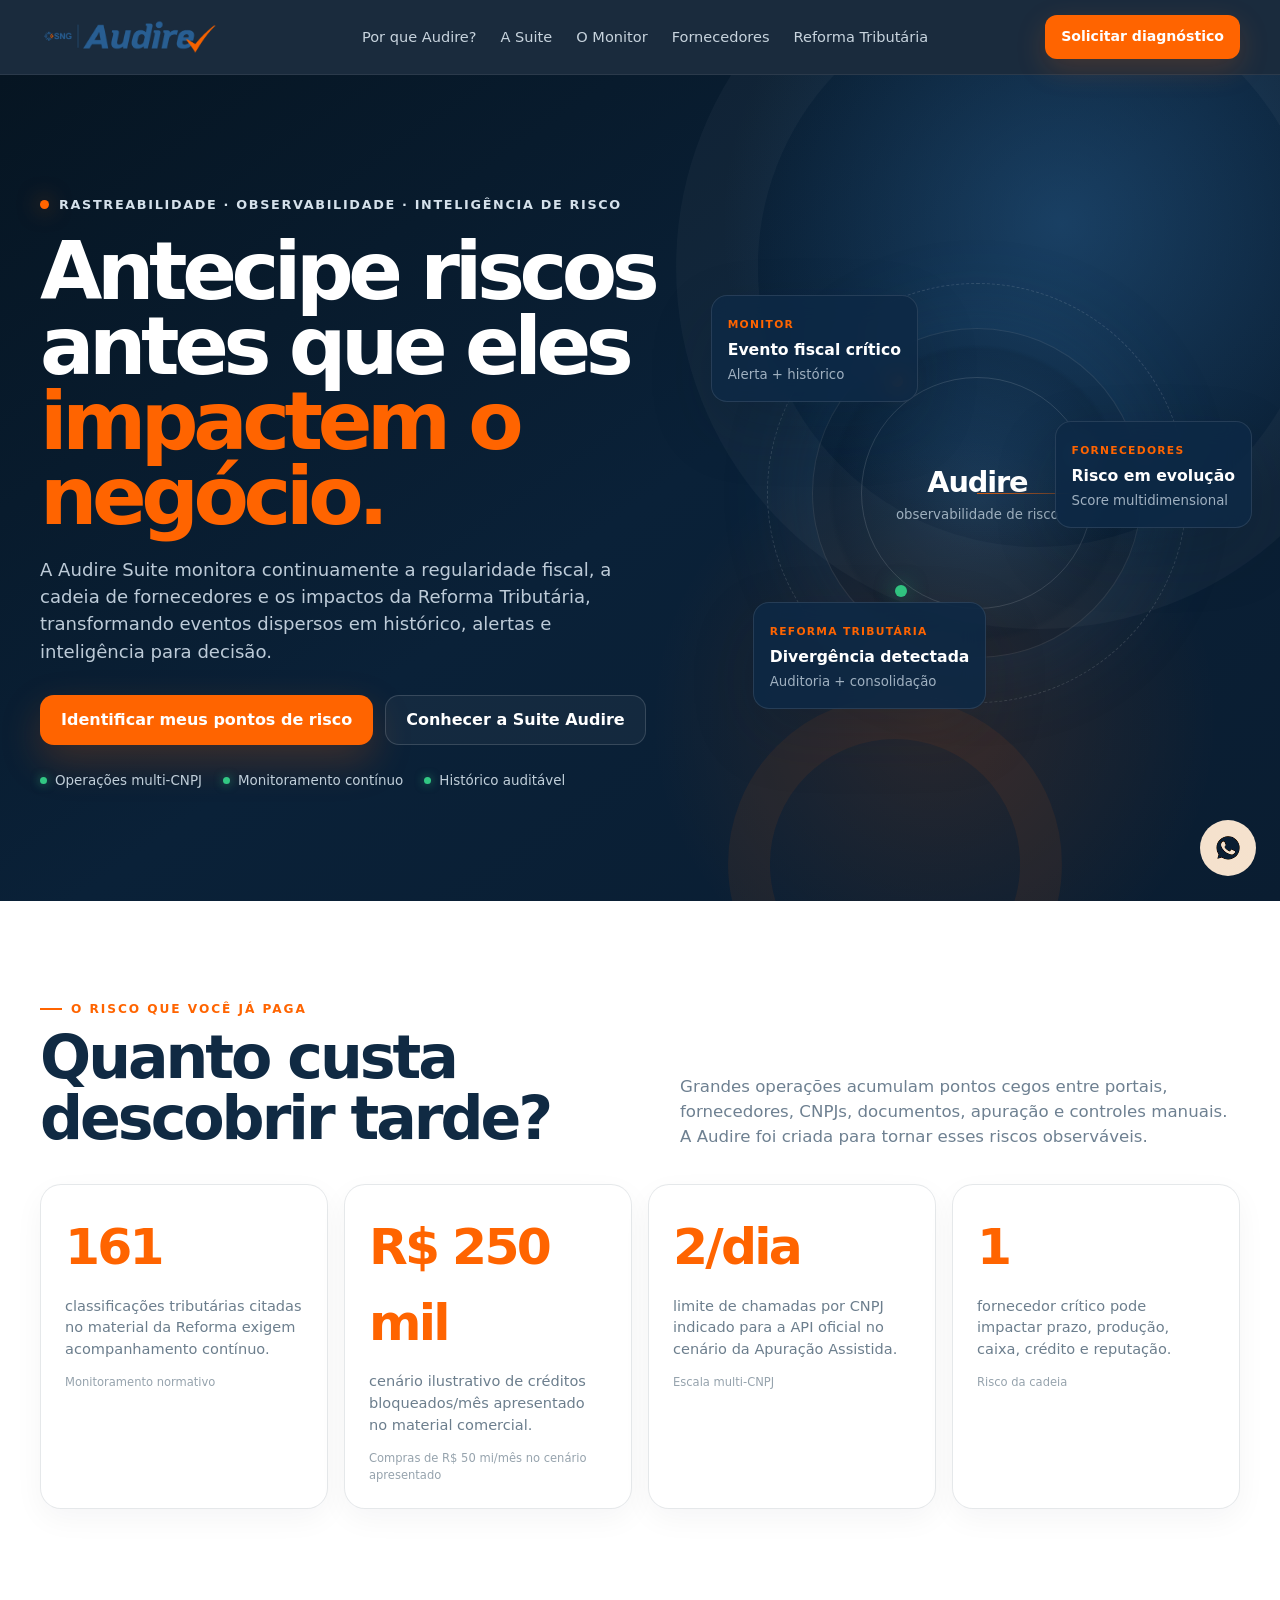
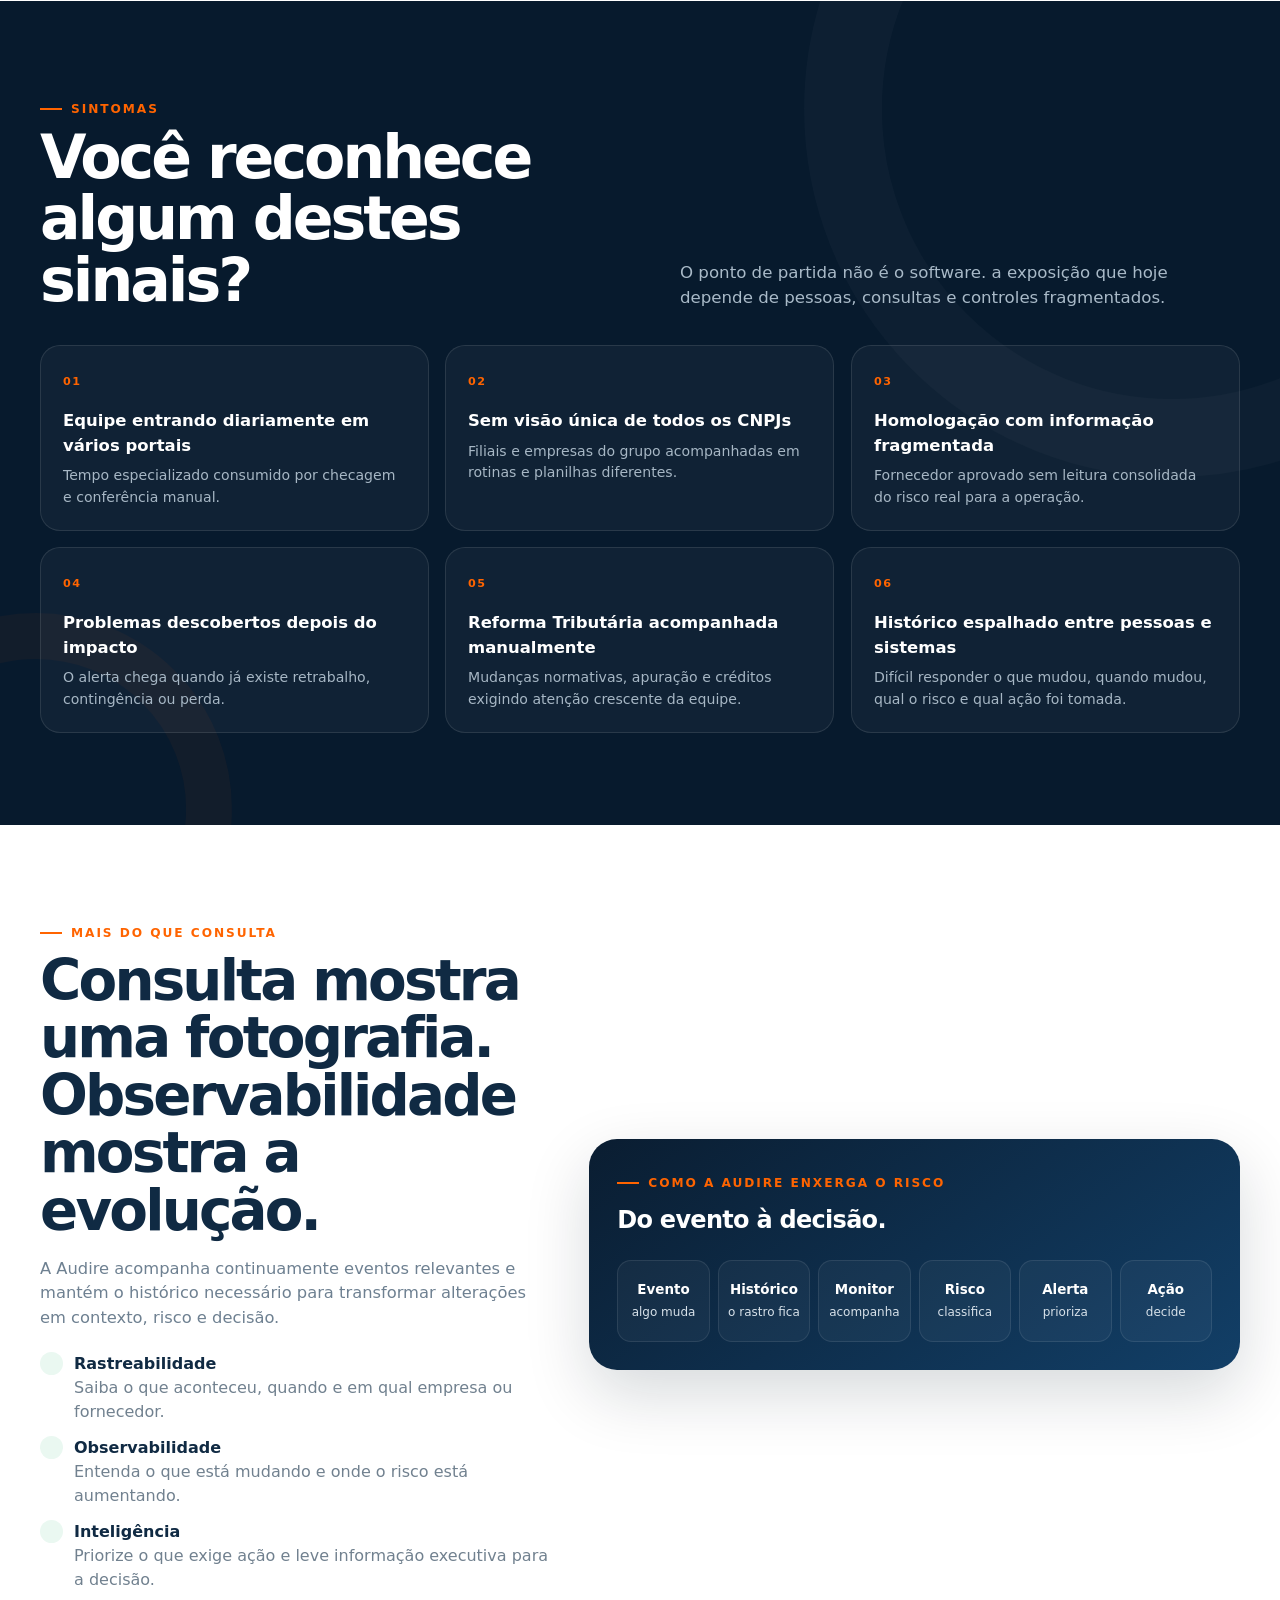
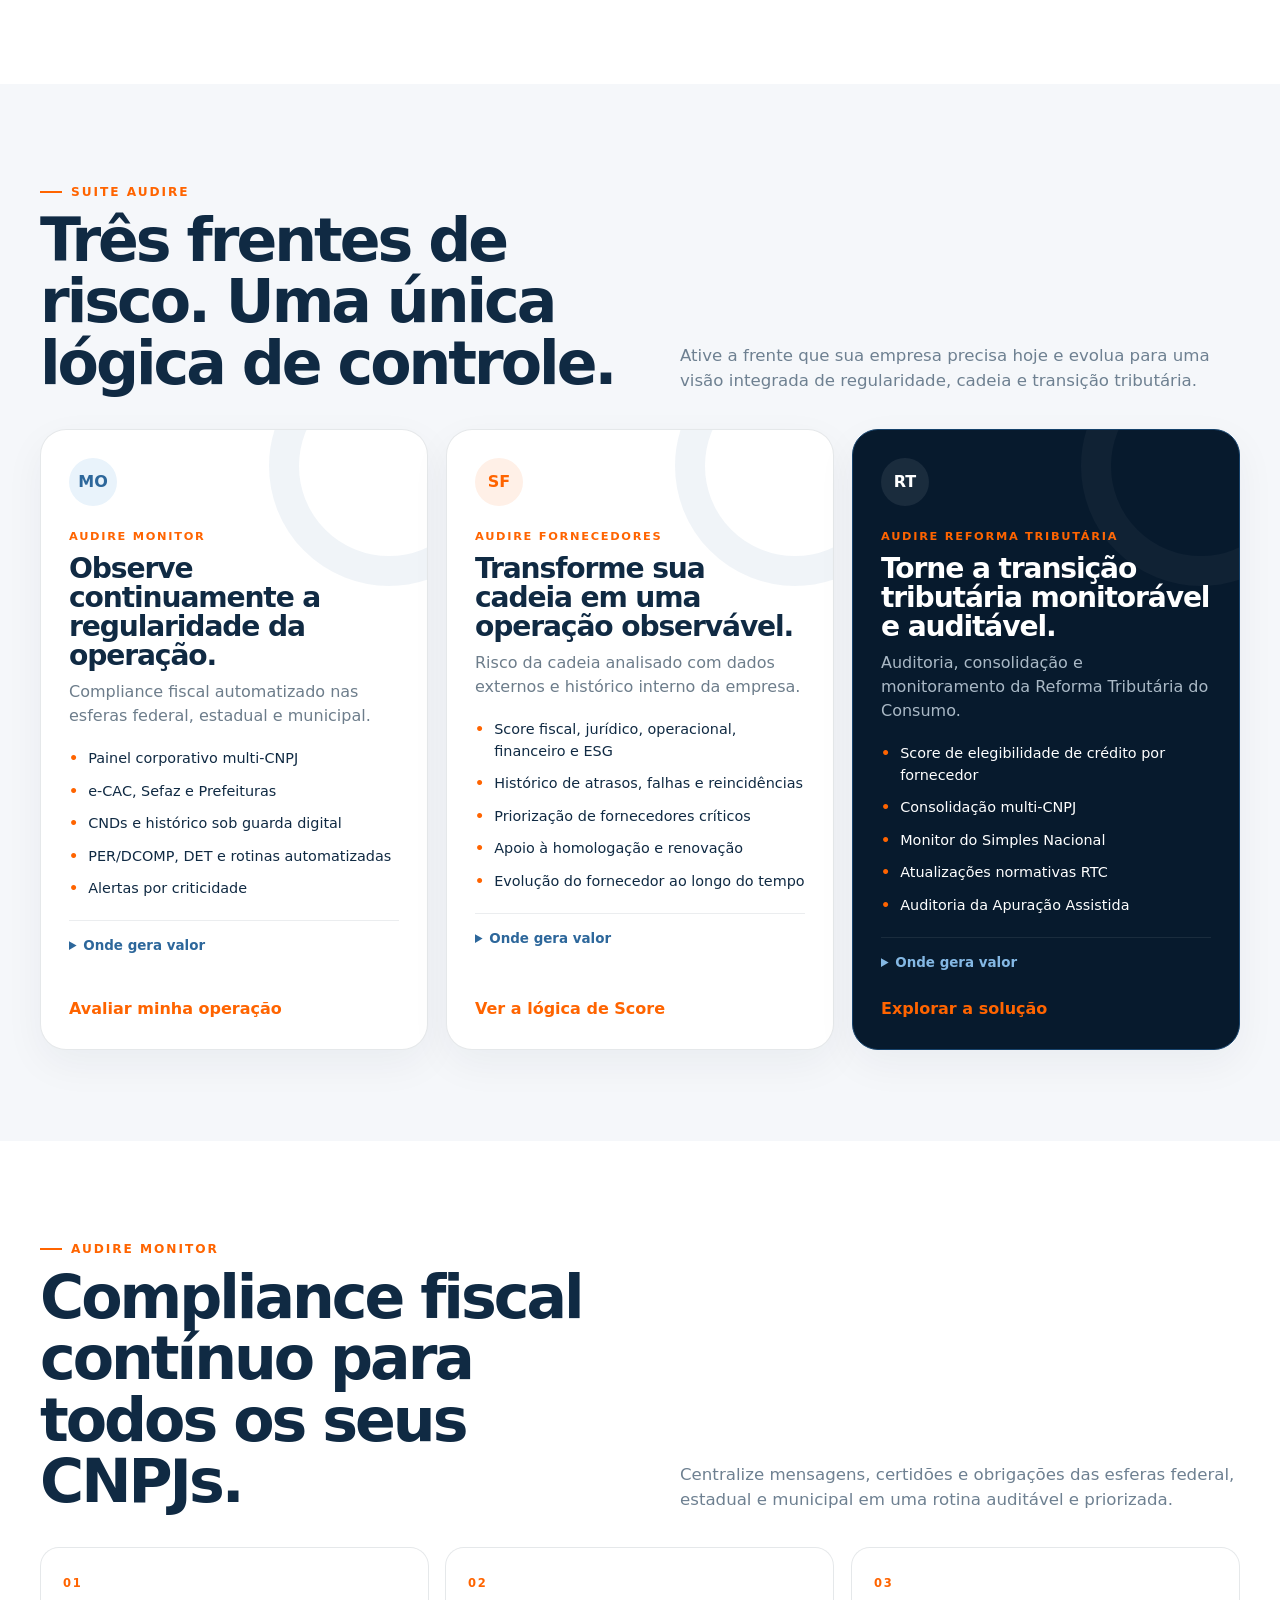
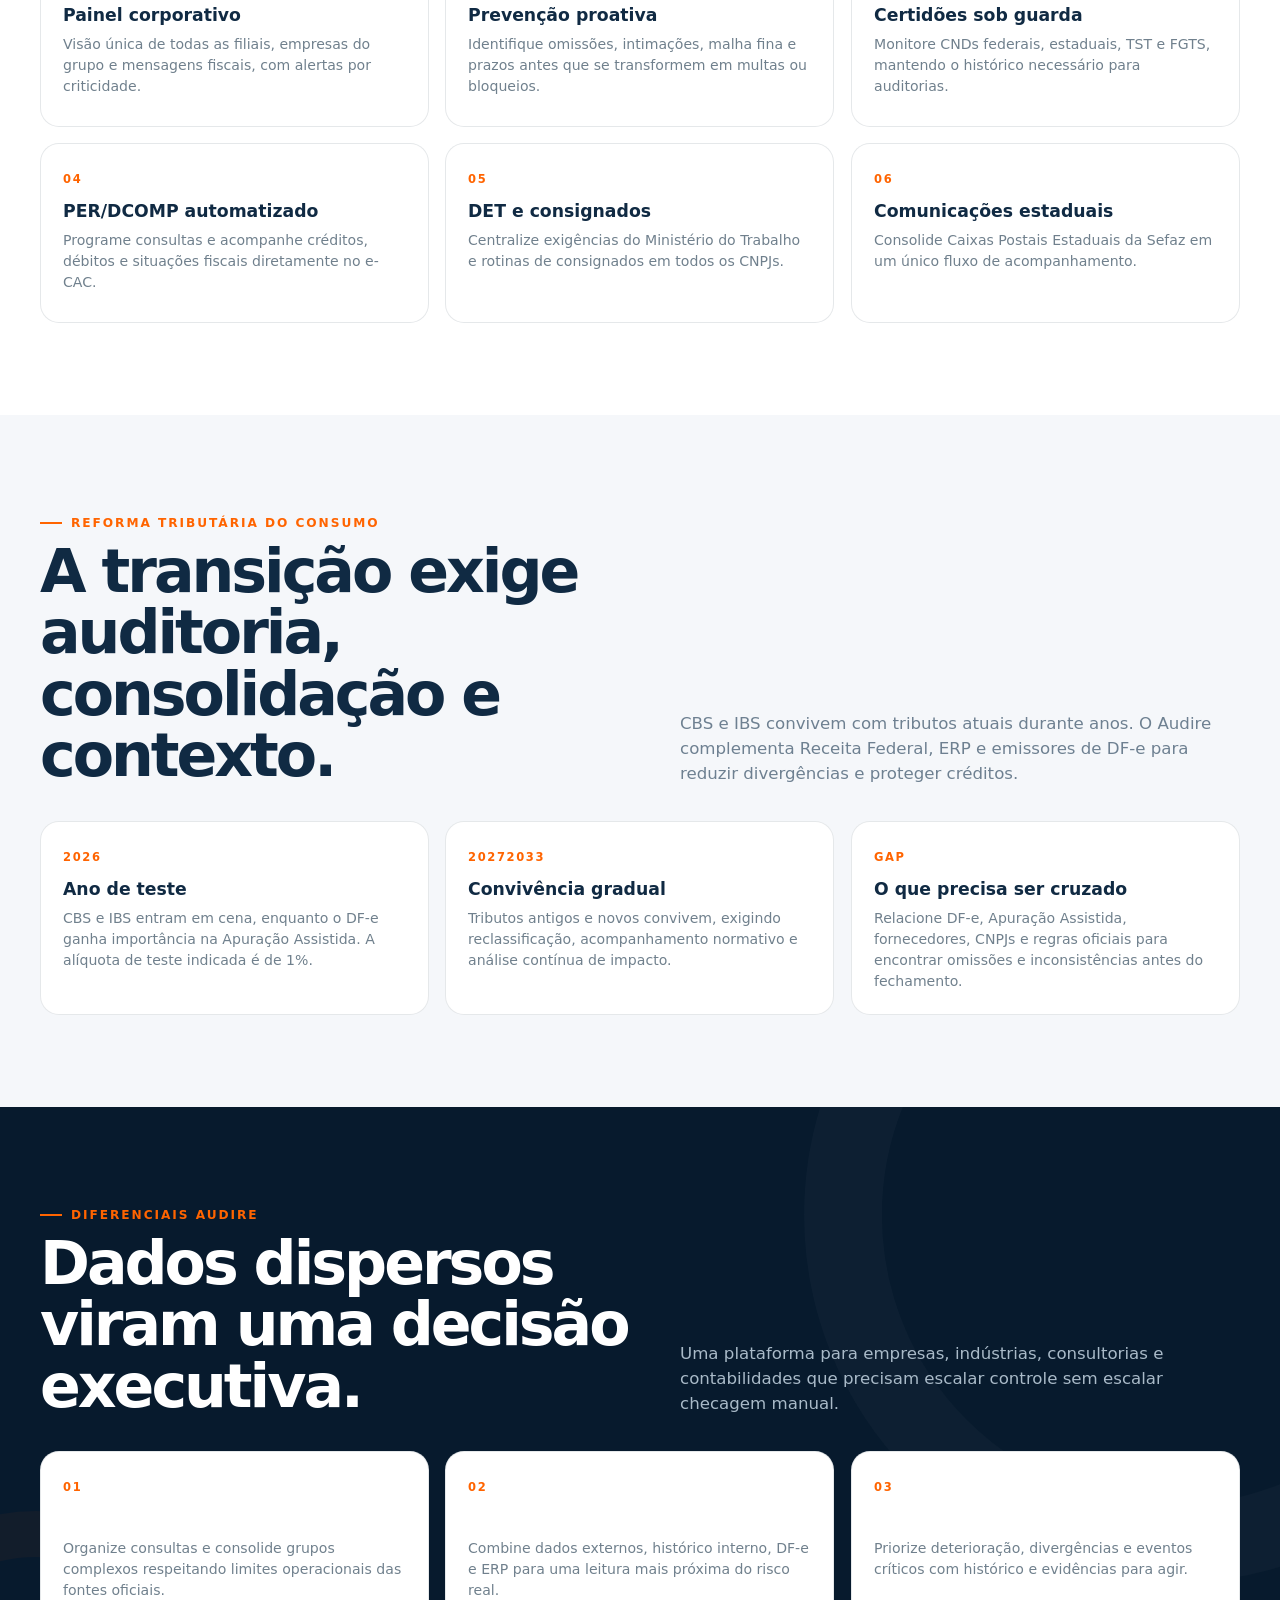
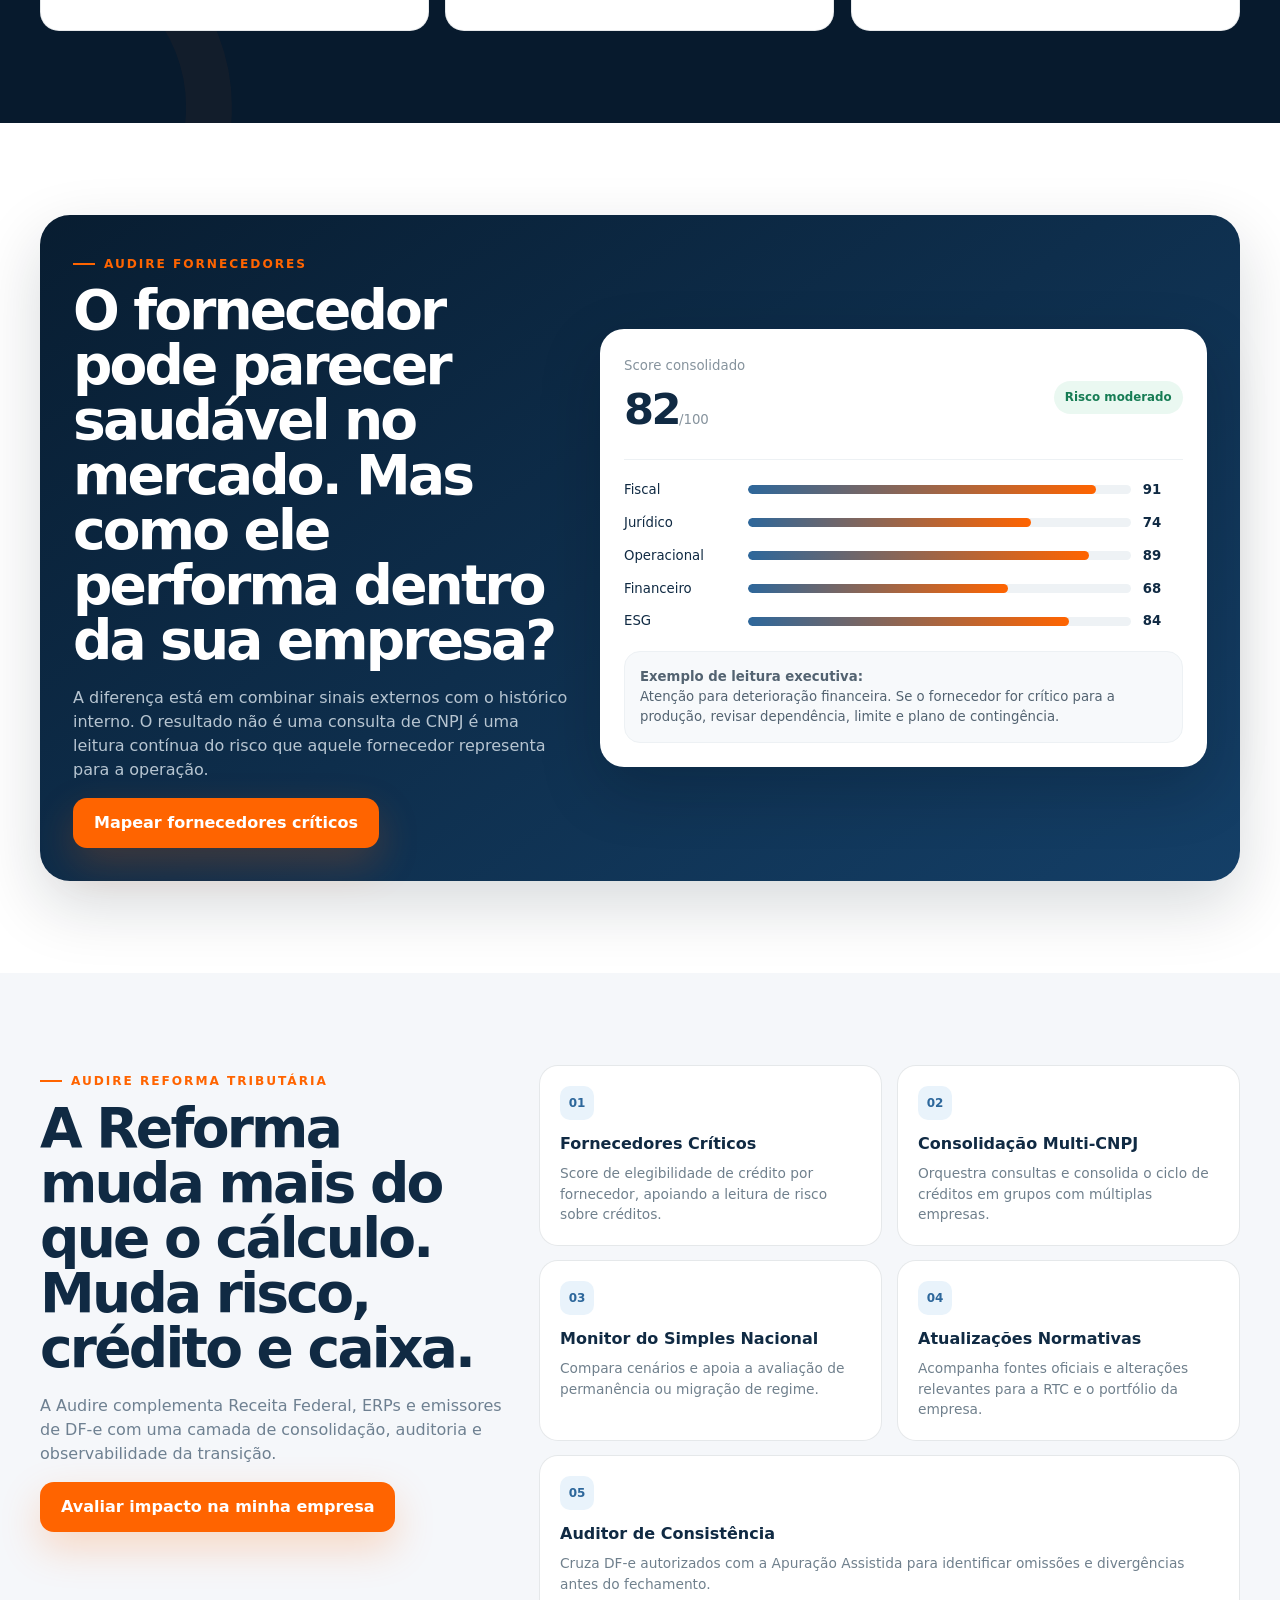
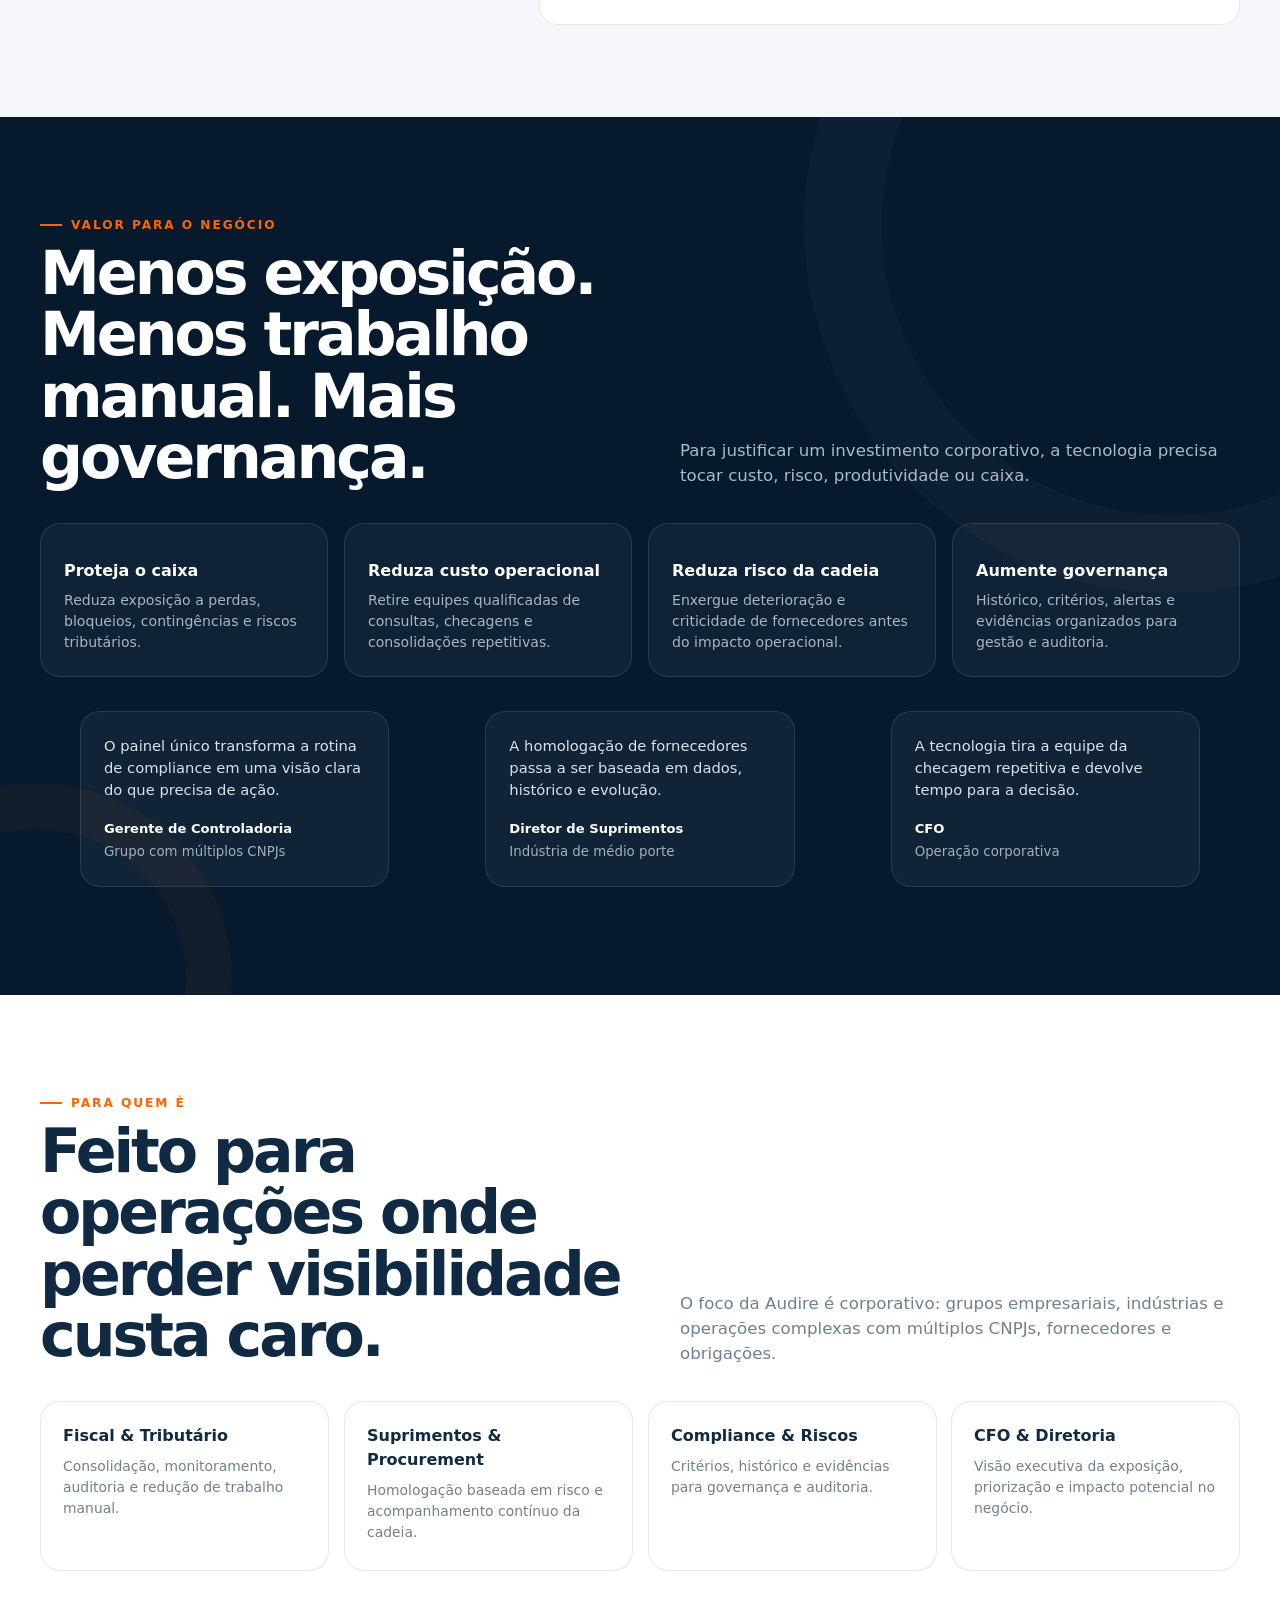
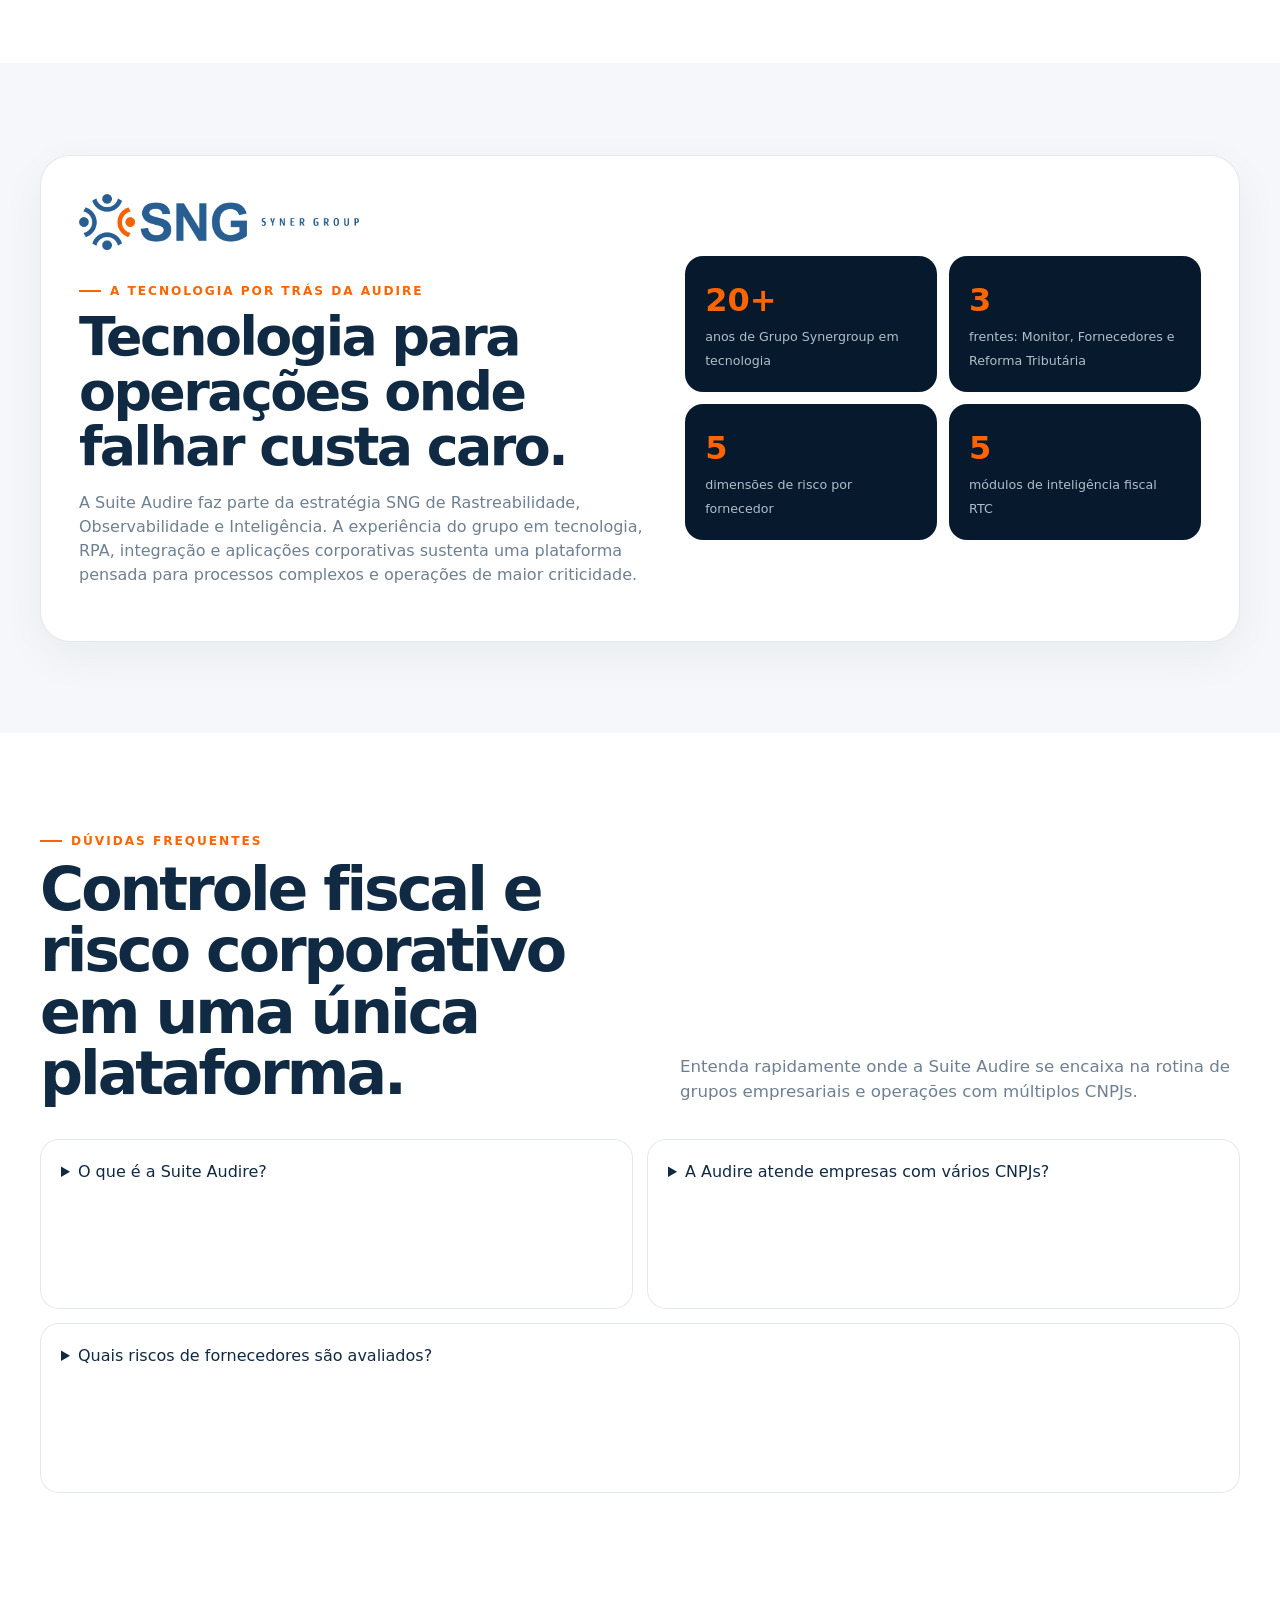
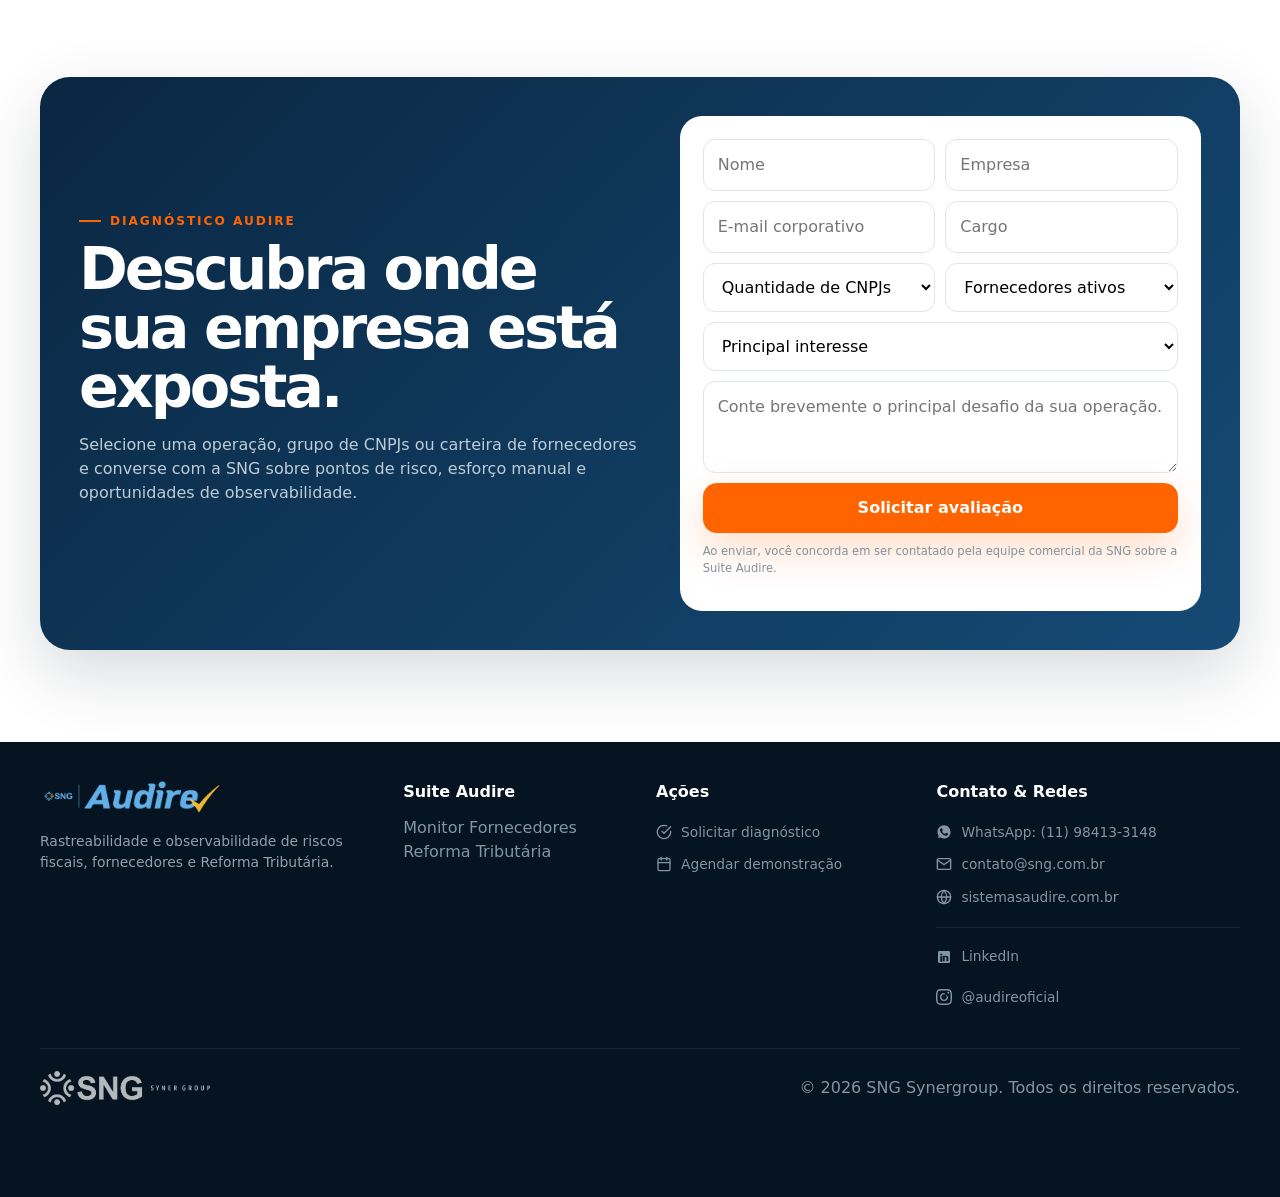
==== index.html @ db32f4db "renomeando index" ====
<!doctype html>
<html lang="pt-BR">
<head>
  <meta charset="utf-8">
  <meta name="viewport" content="width=device-width, initial-scale=1">
  <title>Suite Audire | Monitor Fiscal, Score de Fornecedores e Reforma Tributária</title>
  <meta name="description" content="A Suite Audire monitora a regularidade fiscal, avalia o risco de fornecedores e audita a Reforma Tributária em um único painel para operações com múltiplos CNPJs.">
  <meta name="robots" content="index,follow,max-image-preview:large">
  <meta name="author" content="SNG Synergroup">
  <meta property="og:type" content="website">
  <meta property="og:locale" content="pt_BR">
  <meta property="og:title" content="Suite Audire | Risco fiscal, fornecedores e Reforma Tributária">
  <meta property="og:description" content="Visibilidade contínua para regularidade fiscal, cadeia de fornecedores e transição tributária.">
  <meta property="og:site_name" content="Audire Suite">
  <meta name="twitter:card" content="summary">
  <meta name="twitter:title" content="Suite Audire | Monitoramento corporativo de riscos">
  <meta name="twitter:description" content="Monitore CNPJs, fornecedores e a Reforma Tributária em uma única lógica de controle.">
  <meta name="theme-color" content="#0A1D31">

  <script type="application/ld+json">
  {
    "@context":"https://schema.org",
    "@graph":[
      {
        "@type":"Organization",
        "name":"SNG Synergroup",
        "url":"https://sng.com.br/",
        "email":"contato@sng.com.br",
        "telephone":"+55-11-4521-1661"
      },
      {
        "@type":"SoftwareApplication",
        "name":"Suite Audire",
        "applicationCategory":"BusinessApplication",
        "description":"Plataforma de monitoramento fiscal, risco de fornecedores e Reforma Tributária para operações corporativas.",
        "operatingSystem":"Web",
        "provider":{"@type":"Organization","name":"SNG Synergroup"},
        "offers":{"@type":"Offer","url":"#diagnostico","price":"0","priceCurrency":"BRL","description":"Diagnóstico inicial"}
      },
      {
        "@type":"FAQPage",
        "mainEntity":[
          {"@type":"Question","name":"O que é a Suite Audire?","acceptedAnswer":{"@type":"Answer","text":" uma plataforma web que reúne monitoramento fiscal, análise contínua de fornecedores e auditoria da Reforma Tributária para operações corporativas."}},
          {"@type":"Question","name":"A Suite Audire atende empresas com vários CNPJs?","acceptedAnswer":{"@type":"Answer","text":"Sim. A plataforma foi pensada para grupos empresariais, indústrias, consultorias e contabilidades que precisam consolidar informações de múltiplos CNPJs."}},
          {"@type":"Question","name":"Quais riscos de fornecedores são avaliados?","acceptedAnswer":{"@type":"Answer","text":"O Score Fornecedores considera dimensões fiscal, jurídica, operacional, financeira e ESG, combinando dados externos com histórico interno."}}
        ]
      }
    ]
  }
  </script>

  <link rel="stylesheet" href="./css/index.css">
</head>

<script>
  document.addEventListener("DOMContentLoaded", () => {
    // 1. Mapeamento e distribuição de animações variadas
    
    // Títulos de Seção: Surge de baixo com fade
    document.querySelectorAll('.section-head, .sng-box').forEach(el => el.classList.add('reveal-fade'));

    // Cards do Hero e Impacto: Entrada intercalada (Esquerda / Direita)
    document.querySelectorAll('.pain-card, .impact-card, .content-card').forEach((el, index) => {
      el.classList.add(index % 2 === 0 ? 'reveal-left' : 'reveal-right');
    });

    // Cards da Suite: Efeito Scale-Up com destaque no card central
    document.querySelectorAll('.product, .rtc-card, .target').forEach(el => el.classList.add('reveal-scale'));

    // Painel de Score de Fornecedores
    const scoreBoard = document.querySelector('.score-board');
    if (scoreBoard) {
      scoreBoard.classList.add('reveal-scale');
      // Salva a largura das barras para a animação do JS
      scoreBoard.querySelectorAll('.bar i').forEach(bar => {
        bar.style.setProperty('--target-width', bar.style.width);
      });
    }

    // 2. Intersection Observer Unificado
    const observer = new IntersectionObserver((entries) => {
      entries.forEach((entry, idx) => {
        if (entry.isIntersecting) {
          // Atraso escalonado (Stagger effect) para elementos em grade
          setTimeout(() => {
            entry.target.classList.add('active');
          }, 100);

          // Animação de contagem numérica
          const counter = entry.target.querySelector('[data-count]');
          if (counter && !counter.classList.contains('counted')) {
            counter.classList.add('counted');
            animateCount(counter);
          }
        }
      });
    }, { threshold: 0.12 });

    // Registra todos os elementos com animação no Observer
    document.querySelectorAll('.reveal-fade, .reveal-left, .reveal-right, .reveal-scale, .score-board').forEach(el => observer.observe(el));

    // 3. Função de contagem dos números
    function animateCount(el) {
      const target = +el.getAttribute('data-count');
      let current = 0;
      const step = Math.ceil(target / 45);
      const timer = setInterval(() => {
        current += step;
        if (current >= target) {
          el.textContent = target;
          clearInterval(timer);
        } else {
          el.textContent = current;
        }
      }, 25);
    }
  });
</script>

<body>
  <header class="header">
    <div class="container header-inner">
      <a href="#inicio" aria-label="Audire Suite">
        <img class="audire-logo" src="./imagens/logo-audire.png" alt="SNG Audire">
      </a>
      <nav class="menu" aria-label="Navegação principal">
        <a href="#observabilidade">Por que Audire?</a>
        <a href="#suite">A Suite</a>
        <a href="#monitor">O Monitor</a>
        <a href="#fornecedores">Fornecedores</a>
        <a href="#reforma">Reforma Tributária</a>
      </nav>
      <a class="header-cta" href="#diagnostico">Solicitar diagnóstico</a>
    </div>
  </header>

  <main id="inicio">
    <section class="hero">
      <div class="container hero-grid">
        <div>
          <div class="hero-eyebrow"><i></i> Rastreabilidade · Observabilidade · Inteligência de risco</div>
          <h1>Antecipe riscos antes que eles <span>impactem o negócio.</span></h1>
          <p class="hero-copy">
            A Audire Suite monitora continuamente a regularidade fiscal, a cadeia de fornecedores e os impactos da Reforma Tributária, transformando eventos dispersos em histórico, alertas e inteligência para decisão.
          </p>

          <div class="hero-actions">
            <a class="btn primary" href="#diagnostico">Identificar meus pontos de risco </a>
            <a class="btn secondary" href="#suite">Conhecer a Suite Audire</a>
          </div>

          <div class="hero-proof">
            <span><i></i> Operações multi-CNPJ</span>
            <span><i></i> Monitoramento contínuo</span>
            <span><i></i> Histórico auditável</span>
          </div>
        </div>

        <div class="hero-visual" aria-hidden="true">
          <div class="radar">
            <div class="radar-line"></div>
            <span class="radar-dot rd1"></span><span class="radar-dot rd2"></span><span class="radar-dot rd3"></span>
            <div class="radar-center"><div><strong>Audire</strong><small>observabilidade de risco</small></div></div>
          </div>

          <div class="signal sg1"><span class="tag">Monitor</span><b>Evento fiscal crítico</b><small>Alerta + histórico</small></div>
          <div class="signal sg2"><span class="tag">Fornecedores</span><b>Risco em evolução</b><small>Score multidimensional</small></div>
          <div class="signal sg3"><span class="tag">Reforma Tributária</span><b>Divergência detectada</b><small>Auditoria + consolidação</small></div>
        </div>
      </div>
    </section>

    <section class="section white">
      <div class="container">
        <div class="section-head">
          <div>
            <span class="kicker">O risco que você já paga</span>
            <h2>Quanto custa descobrir tarde?</h2>
          </div>
          <p>
            Grandes operações acumulam pontos cegos entre portais, fornecedores, CNPJs, documentos, apuração e controles manuais. A Audire foi criada para tornar esses riscos observáveis.
          </p>
        </div>

        <div class="impact-grid">
          <article class="impact-card">
            <strong data-count="161">0</strong>
            <p>classificações tributárias citadas no material da Reforma exigem acompanhamento contínuo.</p>
            <small>Monitoramento normativo</small>
          </article>
          <article class="impact-card">
            <strong>R$ 250 mil</strong>
            <p>cenário ilustrativo de créditos bloqueados/mês apresentado no material comercial.</p>
            <small>Compras de R$ 50 mi/mês no cenário apresentado</small>
          </article>
          <article class="impact-card">
            <strong>2/dia</strong>
            <p>limite de chamadas por CNPJ indicado para a API oficial no cenário da Apuração Assistida.</p>
            <small>Escala multi-CNPJ</small>
          </article>
          <article class="impact-card">
            <strong>1</strong>
            <p>fornecedor crítico pode impactar prazo, produção, caixa, crédito e reputação.</p>
            <small>Risco da cadeia</small>
          </article>
        </div>
      </div>
    </section>

    <section class="section dark">
      <div class="container">
        <div class="section-head">
          <div>
            <span class="kicker">Sintomas</span>
            <h2>Você reconhece algum destes sinais?</h2>
          </div>
          <p>O ponto de partida não é o software.  a exposição que hoje depende de pessoas, consultas e controles fragmentados.</p>
        </div>

        <div class="pain-grid">
          <article class="pain-card"><span class="pain-index">01</span><h3>Equipe entrando diariamente em vários portais</h3><p>Tempo especializado consumido por checagem e conferência manual.</p></article>
          <article class="pain-card"><span class="pain-index">02</span><h3>Sem visão única de todos os CNPJs</h3><p>Filiais e empresas do grupo acompanhadas em rotinas e planilhas diferentes.</p></article>
          <article class="pain-card"><span class="pain-index">03</span><h3>Homologação com informação fragmentada</h3><p>Fornecedor aprovado sem leitura consolidada do risco real para a operação.</p></article>
          <article class="pain-card"><span class="pain-index">04</span><h3>Problemas descobertos depois do impacto</h3><p>O alerta chega quando já existe retrabalho, contingência ou perda.</p></article>
          <article class="pain-card"><span class="pain-index">05</span><h3>Reforma Tributária acompanhada manualmente</h3><p>Mudanças normativas, apuração e créditos exigindo atenção crescente da equipe.</p></article>
          <article class="pain-card"><span class="pain-index">06</span><h3>Histórico espalhado entre pessoas e sistemas</h3><p>Difícil responder o que mudou, quando mudou, qual o risco e qual ação foi tomada.</p></article>
        </div>
      </div>
    </section>

    <section class="section white" id="observabilidade">
      <div class="container obs-grid">
        <div class="obs-copy">
          <span class="kicker">Mais do que consulta</span>
          <h2>Consulta mostra uma fotografia. Observabilidade mostra a evolução.</h2>
          <p>
            A Audire acompanha continuamente eventos relevantes e mantém o histórico necessário para transformar alterações em contexto, risco e decisão.
          </p>
          <div class="obs-list">
            <div class="obs-item"><span class="check"></span><div><b>Rastreabilidade</b><br><span style="color:#71818F">Saiba o que aconteceu, quando e em qual empresa ou fornecedor.</span></div></div>
            <div class="obs-item"><span class="check"></span><div><b>Observabilidade</b><br><span style="color:#71818F">Entenda o que está mudando e onde o risco está aumentando.</span></div></div>
            <div class="obs-item"><span class="check"></span><div><b>Inteligência</b><br><span style="color:#71818F">Priorize o que exige ação e leve informação executiva para a decisão.</span></div></div>
          </div>
        </div>

        <div class="flow">
          <span class="kicker">Como a Audire enxerga o risco</span>
          <h3>Do evento à decisão.</h3>
          <div class="flow-row">
            <div class="flow-step"><div><b>Evento</b>algo muda</div></div>
            <div class="flow-step"><div><b>Histórico</b>o rastro fica</div></div>
            <div class="flow-step"><div><b>Monitor</b>acompanha</div></div>
            <div class="flow-step"><div><b>Risco</b>classifica</div></div>
            <div class="flow-step"><div><b>Alerta</b>prioriza</div></div>
            <div class="flow-step"><div><b>Ação</b>decide</div></div>
          </div>
        </div>
      </div>
    </section>

    <section class="section" id="suite">
      <div class="container">
        <div class="section-head">
          <div>
            <span class="kicker">Suite Audire</span>
            <h2>Três frentes de risco. Uma única lógica de controle.</h2>
          </div>
          <p>Ative a frente que sua empresa precisa hoje e evolua para uma visão integrada de regularidade, cadeia e transição tributária.</p>
        </div>

        <div class="suite-grid">
          <article class="product">
            <div class="product-code">MO</div>
            <span class="label">Audire Monitor</span>
            <h3>Observe continuamente a regularidade da operação.</h3>
            <p>Compliance fiscal automatizado nas esferas federal, estadual e municipal.</p>
            <ul>
              <li>Painel corporativo multi-CNPJ</li>
              <li>e-CAC, Sefaz e Prefeituras</li>
              <li>CNDs e histórico sob guarda digital</li>
              <li>PER/DCOMP, DET e rotinas automatizadas</li>
              <li>Alertas por criticidade</li>
            </ul>
            <details>
              <summary>Onde gera valor</summary>
              <p>Reduz consultas manuais, aumenta a governança e ajuda a antecipar pendências, intimações e riscos de regularidade.</p>
            </details>
            <a class="link" href="#diagnostico">Avaliar minha operação </a>
          </article>

          <article class="product orange">
            <div class="product-code">SF</div>
            <span class="label">Audire Fornecedores</span>
            <h3>Transforme sua cadeia em uma operação observável.</h3>
            <p>Risco da cadeia analisado com dados externos e histórico interno da empresa.</p>
            <ul>
              <li>Score fiscal, jurídico, operacional, financeiro e ESG</li>
              <li>Histórico de atrasos, falhas e reincidências</li>
              <li>Priorização de fornecedores críticos</li>
              <li>Apoio à homologação e renovação</li>
              <li>Evolução do fornecedor ao longo do tempo</li>
            </ul>
            <details>
              <summary>Onde gera valor</summary>
              <p>Reduz risco de ruptura, melhora a homologação e cria evidência para decisões de compras, compliance e gestão da cadeia.</p>
            </details>
            <a class="link" href="#fornecedores">Ver a lógica de Score </a>
          </article>

          <article class="product featured">
            <div class="product-code">RT</div>
            <span class="label">Audire Reforma Tributária</span>
            <h3>Torne a transição tributária monitorável e auditável.</h3>
            <p>Auditoria, consolidação e monitoramento da Reforma Tributária do Consumo.</p>
            <ul>
              <li>Score de elegibilidade de crédito por fornecedor</li>
              <li>Consolidação multi-CNPJ</li>
              <li>Monitor do Simples Nacional</li>
              <li>Atualizações normativas RTC</li>
              <li>Auditoria da Apuração Assistida</li>
            </ul>
            <details>
              <summary>Onde gera valor</summary>
              <p>Atua sobre riscos de crédito, divergências, escala multi-CNPJ e acompanhamento da transição tributária.</p>
            </details>
            <a class="link" href="#reforma">Explorar a solução </a>
          </article>
        </div>
      </div>
    </section>

    <section class="section white" aria-labelledby="monitor-detalhes" id="monitor">
      <div class="container">
        <div class="section-head">
          <div>
            <span class="kicker">Audire Monitor</span>
            <h2 id="monitor-detalhes">Compliance fiscal contínuo para todos os seus CNPJs.</h2>
          </div>
          <p>Centralize mensagens, certidões e obrigações das esferas federal, estadual e municipal em uma rotina auditável e priorizada.</p>
        </div>
        <div class="content-grid">
          <article class="content-card"><span class="num">01</span><h3>Painel corporativo</h3><p>Visão única de todas as filiais, empresas do grupo e mensagens fiscais, com alertas por criticidade.</p></article>
          <article class="content-card"><span class="num">02</span><h3>Prevenção proativa</h3><p>Identifique omissões, intimações, malha fina e prazos antes que se transformem em multas ou bloqueios.</p></article>
          <article class="content-card"><span class="num">03</span><h3>Certidões sob guarda</h3><p>Monitore CNDs federais, estaduais, TST e FGTS, mantendo o histórico necessário para auditorias.</p></article>
          <article class="content-card"><span class="num">04</span><h3>PER/DCOMP automatizado</h3><p>Programe consultas e acompanhe créditos, débitos e situações fiscais diretamente no e-CAC.</p></article>
          <article class="content-card"><span class="num">05</span><h3>DET e consignados</h3><p>Centralize exigências do Ministério do Trabalho e rotinas de consignados em todos os CNPJs.</p></article>
          <article class="content-card"><span class="num">06</span><h3>Comunicações estaduais</h3><p>Consolide Caixas Postais Estaduais da Sefaz em um único fluxo de acompanhamento.</p></article>
        </div>
      </div>
    </section>

    <section class="section" aria-labelledby="reforma-cenario">
      <div class="container">
        <div class="section-head">
          <div>
            <span class="kicker">Reforma Tributária do Consumo</span>
            <h2 id="reforma-cenario">A transição exige auditoria, consolidação e contexto.</h2>
          </div>
          <p>CBS e IBS convivem com tributos atuais durante anos. O Audire complementa Receita Federal, ERP e emissores de DF-e para reduzir divergências e proteger créditos.</p>
        </div>
        <div class="content-grid">
          <article class="content-card"><span class="num">2026</span><h3>Ano de teste</h3><p>CBS e IBS entram em cena, enquanto o DF-e ganha importância na Apuração Assistida. A alíquota de teste indicada é de 1%.</p></article>
          <article class="content-card"><span class="num">20272033</span><h3>Convivência gradual</h3><p>Tributos antigos e novos convivem, exigindo reclassificação, acompanhamento normativo e análise contínua de impacto.</p></article>
          <article class="content-card"><span class="num">GAP</span><h3>O que precisa ser cruzado</h3><p>Relacione DF-e, Apuração Assistida, fornecedores, CNPJs e regras oficiais para encontrar omissões e inconsistências antes do fechamento.</p></article>
        </div>
      </div>
    </section>

    <section class="section dark" aria-labelledby="audire-diferenciais">
      <div class="container">
        <div class="section-head">
          <div>
            <span class="kicker">Diferenciais Audire</span>
            <h2 id="audire-diferenciais">Dados dispersos viram uma decisão executiva.</h2>
          </div>
          <p>Uma plataforma para empresas, indústrias, consultorias e contabilidades que precisam escalar controle sem escalar checagem manual.</p>
        </div>
        <div class="content-grid">
          <article class="content-card"><span class="num">01</span><h3>Orquestração multi-CNPJ</h3><p>Organize consultas e consolide grupos complexos respeitando limites operacionais das fontes oficiais.</p></article>
          <article class="content-card"><span class="num">02</span><h3>Cruzamento de dados</h3><p>Combine dados externos, histórico interno, DF-e e ERP para uma leitura mais próxima do risco real.</p></article>
          <article class="content-card"><span class="num">03</span><h3>Alertas acionáveis</h3><p>Priorize deterioração, divergências e eventos críticos com histórico e evidências para agir.</p></article>
        </div>
      </div>
    </section>

    <section class="section white" id="fornecedores">
      <div class="container">
        <div class="score-shell">
          <div class="score-copy">
            <span class="kicker">Audire Fornecedores</span>
            <h2>O fornecedor pode parecer saudável no mercado. Mas como ele performa dentro da sua empresa?</h2>
            <p>
              A diferença está em combinar sinais externos com o histórico interno. O resultado não é uma consulta de CNPJ  é uma leitura contínua do risco que aquele fornecedor representa para a operação.
            </p>
            <a class="btn primary" href="#diagnostico">Mapear fornecedores críticos</a>
          </div>

          <div class="score-board">
            <div class="score-head">
              <div class="score-total"><small>Score consolidado</small><br><strong>82</strong><small>/100</small></div>
              <span class="risk-pill">Risco moderado</span>
            </div>
            <div class="score-bars">
              <div class="bar-row"><span>Fiscal</span><div class="bar"><i style="width:91%"></i></div><b>91</b></div>
              <div class="bar-row"><span>Jurídico</span><div class="bar"><i style="width:74%"></i></div><b>74</b></div>
              <div class="bar-row"><span>Operacional</span><div class="bar"><i style="width:89%"></i></div><b>89</b></div>
              <div class="bar-row"><span>Financeiro</span><div class="bar"><i style="width:68%"></i></div><b>68</b></div>
              <div class="bar-row"><span>ESG</span><div class="bar"><i style="width:84%"></i></div><b>84</b></div>
            </div>
            <div class="score-alert"><b>Exemplo de leitura executiva:</b><br>Atenção para deterioração financeira. Se o fornecedor for crítico para a produção, revisar dependência, limite e plano de contingência.</div>
          </div>
        </div>
      </div>
    </section>

    <section class="section" id="reforma">
      <div class="container rtc-grid">
        <div class="rtc-copy">
          <span class="kicker">Audire Reforma Tributária</span>
          <h2>A Reforma muda mais do que o cálculo. Muda risco, crédito e caixa.</h2>
          <p>
            A Audire complementa Receita Federal, ERPs e emissores de DF-e com uma camada de consolidação, auditoria e observabilidade da transição.
          </p>
          <a class="btn primary" href="#diagnostico">Avaliar impacto na minha empresa</a>
        </div>

        <div class="rtc-modules">
          <article class="rtc-card"><span class="rtc-num">01</span><b>Fornecedores Críticos</b><p>Score de elegibilidade de crédito por fornecedor, apoiando a leitura de risco sobre créditos.</p></article>
          <article class="rtc-card"><span class="rtc-num">02</span><b>Consolidação Multi-CNPJ</b><p>Orquestra consultas e consolida o ciclo de créditos em grupos com múltiplas empresas.</p></article>
          <article class="rtc-card"><span class="rtc-num">03</span><b>Monitor do Simples Nacional</b><p>Compara cenários e apoia a avaliação de permanência ou migração de regime.</p></article>
          <article class="rtc-card"><span class="rtc-num">04</span><b>Atualizações Normativas</b><p>Acompanha fontes oficiais e alterações relevantes para a RTC e o portfólio da empresa.</p></article>
          <article class="rtc-card"><span class="rtc-num">05</span><b>Auditor de Consistência</b><p>Cruza DF-e autorizados com a Apuração Assistida para identificar omissões e divergências antes do fechamento.</p></article>
        </div>
      </div>
    </section>

    <section class="section dark">
      <div class="container">
        <div class="section-head">
          <div>
            <span class="kicker">Valor para o negócio</span>
            <h2>Menos exposição. Menos trabalho manual. Mais governança.</h2>
          </div>
          <p>Para justificar um investimento corporativo, a tecnologia precisa tocar custo, risco, produtividade ou caixa.</p>
        </div>

        <div class="benefit-grid">
          <article class="benefit"><span class="ico"></span><b>Proteja o caixa</b><p>Reduza exposição a perdas, bloqueios, contingências e riscos tributários.</p></article>
          <article class="benefit"><span class="ico"></span><b>Reduza custo operacional</b><p>Retire equipes qualificadas de consultas, checagens e consolidações repetitivas.</p></article>
          <article class="benefit"><span class="ico"></span><b>Reduza risco da cadeia</b><p>Enxergue deterioração e criticidade de fornecedores antes do impacto operacional.</p></article>
          <article class="benefit"><span class="ico"></span><b>Aumente governança</b><p>Histórico, critérios, alertas e evidências organizados para gestão e auditoria.</p></article>
        </div>
        <div class="quote-grid" style="margin-top:18px">
          <blockquote class="quote"><p>O painel único transforma a rotina de compliance em uma visão clara do que precisa de ação.</p><b>Gerente de Controladoria</b><small>Grupo com múltiplos CNPJs</small></blockquote>
          <blockquote class="quote"><p>A homologação de fornecedores passa a ser baseada em dados, histórico e evolução.</p><b>Diretor de Suprimentos</b><small>Indústria de médio porte</small></blockquote>
          <blockquote class="quote"><p>A tecnologia tira a equipe da checagem repetitiva e devolve tempo para a decisão.</p><b>CFO</b><small>Operação corporativa</small></blockquote>
        </div>
      </div>
    </section>

    <section class="section white">
      <div class="container">
        <div class="section-head">
          <div>
            <span class="kicker">Para quem é</span>
            <h2>Feito para operações onde perder visibilidade custa caro.</h2>
          </div>
          <p>O foco da Audire é corporativo: grupos empresariais, indústrias e operações complexas com múltiplos CNPJs, fornecedores e obrigações.</p>
        </div>

        <div class="target-grid">
          <article class="target"><b>Fiscal & Tributário</b><p>Consolidação, monitoramento, auditoria e redução de trabalho manual.</p></article>
          <article class="target"><b>Suprimentos & Procurement</b><p>Homologação baseada em risco e acompanhamento contínuo da cadeia.</p></article>
          <article class="target"><b>Compliance & Riscos</b><p>Critérios, histórico e evidências para governança e auditoria.</p></article>
          <article class="target"><b>CFO & Diretoria</b><p>Visão executiva da exposição, priorização e impacto potencial no negócio.</p></article>
        </div>
      </div>
    </section>

    <section class="section">
      <div class="container">
        <div class="sng-box">
          <div>
            <img class="sng-copy-logo" src="./imagens/logo-sng.png" alt="SNG Syner Group">
            <span class="kicker">A tecnologia por trás da Audire</span>
            <h2>Tecnologia para operações onde falhar custa caro.</h2>
            <p>
              A Suite Audire faz parte da estratégia SNG de Rastreabilidade, Observabilidade e Inteligência. A experiência do grupo em tecnologia, RPA, integração e aplicações corporativas sustenta uma plataforma pensada para processos complexos e operações de maior criticidade.
            </p>
          </div>
          <div class="sng-metrics">
            <div class="metric"><strong>20+</strong><span>anos de Grupo Synergroup em tecnologia</span></div>
            <div class="metric"><strong>3</strong><span>frentes: Monitor, Fornecedores e Reforma Tributária</span></div>
            <div class="metric"><strong>5</strong><span>dimensões de risco por fornecedor</span></div>
            <div class="metric"><strong>5</strong><span>módulos de inteligência fiscal RTC</span></div>
          </div>
        </div>
      </div>
    </section>

    <section class="section white" id="faq">
      <div class="container">
        <div class="section-head">
          <div>
            <span class="kicker">Dúvidas frequentes</span>
            <h2>Controle fiscal e risco corporativo em uma única plataforma.</h2>
          </div>
          <p>Entenda rapidamente onde a Suite Audire se encaixa na rotina de grupos empresariais e operações com múltiplos CNPJs.</p>
        </div>
        <div class="rtc-modules">
          <details class="rtc-card"><summary>O que é a Suite Audire?</summary><p> uma plataforma web que reúne monitoramento fiscal, análise contínua de fornecedores e auditoria da Reforma Tributária.</p></details>
          <details class="rtc-card"><summary>A Audire atende empresas com vários CNPJs?</summary><p>Sim. A solução consolida informações para grupos empresariais, indústrias, consultorias e contabilidades.</p></details>
          <details class="rtc-card"><summary>Quais riscos de fornecedores são avaliados?</summary><p>O Score Fornecedores considera as dimensões fiscal, jurídica, operacional, financeira e ESG, combinando dados externos com histórico interno.</p></details>
        </div>
      </div>
    </section>

    <section class="section white" id="diagnostico">
      <div class="container">
        <div class="cta-shell">
          <div>
            <span class="kicker">Diagnóstico Audire</span>
            <h2>Descubra onde sua empresa está exposta.</h2>
            <p>
              Selecione uma operação, grupo de CNPJs ou carteira de fornecedores e converse com a SNG sobre pontos de risco, esforço manual e oportunidades de observabilidade.
            </p>
          </div>

          <form class="form" onsubmit="event.preventDefault();document.getElementById('form-msg').textContent='Formulário pronto para integração com CRM / RD Station / endpoint comercial.';">
            <div class="form-grid">
              <input type="text" placeholder="Nome" required>
              <input type="text" placeholder="Empresa" required>
            </div>
            <div class="form-grid">
              <input type="email" placeholder="E-mail corporativo" required>
              <input type="text" placeholder="Cargo">
            </div>
            <div class="form-grid">
              <select>
                <option value="">Quantidade de CNPJs</option>
                <option>15</option><option>620</option><option>2150</option><option>51100</option><option>100+</option>
              </select>
              <select>
                <option value="">Fornecedores ativos</option>
                <option>Até 100</option><option>101500</option><option>5012.000</option><option>2.00110.000</option><option>10.000+</option>
              </select>
            </div>
            <select>
              <option value="">Principal interesse</option>
              <option>Audire Monitor</option>
              <option>Audire Fornecedores</option>
              <option>Audire Reforma Tributária</option>
              <option>Suite completa</option>
            </select>
            <textarea placeholder="Conte brevemente o principal desafio da sua operação."></textarea>
            <button class="btn primary" type="submit">Solicitar avaliação</button>
            <small>Ao enviar, você concorda em ser contatado pela equipe comercial da SNG sobre a Suite Audire.</small>
            <div id="form-msg"></div>
          </form>
        </div>
      </div>
    </section>
  </main>

  <footer>
    <div class="container">
      <div class="footer-grid">
        <div>
          <img class="footer-audire" src="./imagens/logo-audire.png" alt="Audire">
          <p>Rastreabilidade e observabilidade de riscos fiscais, fornecedores e Reforma Tributária.</p>
        </div>
        
        <div>
          <b>Suite Audire</b>
          <a href="#monitor">Monitor</a>
          <a href="#fornecedores">Fornecedores</a>
          <a href="#reforma">Reforma Tributária</a>
        </div>

        <div>
          <b>Ações</b>
          <a href="#diagnostico" class="footer-link-icon">
            <svg width="16" height="16" viewBox="0 0 24 24" fill="none" stroke="currentColor" stroke-width="2" stroke-linecap="round" stroke-linejoin="round"><path d="M22 11.08V12a10 10 0 1 1-5.93-9.14"></path><polyline points="22 4 12 14.01 9 11.01"></polyline></svg>
            Solicitar diagnóstico
          </a>
          <a href="https://lp.audirecont.com.br/agendar-demo-audirecorp" target="_blank" rel="noopener" class="footer-link-icon">
            <svg width="16" height="16" viewBox="0 0 24 24" fill="none" stroke="currentColor" stroke-width="2" stroke-linecap="round" stroke-linejoin="round"><rect x="3" y="4" width="18" height="18" rx="2" ry="2"></rect><line x1="16" y1="2" x2="16" y2="6"></line><line x1="8" y1="2" x2="8" y2="6"></line><line x1="3" y1="10" x2="21" y2="10"></line></svg>
            Agendar demonstração
          </a>
        </div>

        <div>
  <b>Contato & Redes</b>
  <a href="https://wa.me/5511984133148" target="_blank" rel="noopener" class="footer-link-icon">
    <svg width="16" height="16" viewBox="0 0 24 24" fill="currentColor">
      <path d="M17.472 14.382c-.297-.149-1.758-.867-2.03-.967-.273-.099-.471-.148-.67.15-.197.297-.767.966-.94 1.164-.173.199-.347.223-.644.075-.297-.15-1.255-.463-2.39-1.475-.883-.788-1.48-1.761-1.653-2.059-.173-.297-.018-.458.13-.606.134-.133.298-.347.446-.521.151-.172.2-.296.3-.495.099-.198.05-.372-.025-.521-.075-.148-.669-1.611-.916-2.206-.242-.579-.487-.501-.669-.51l-.57-.01c-.198 0-.52.074-.792.372s-1.04 1.016-1.04 2.479 1.065 2.876 1.213 3.074c.149.198 2.095 3.2 5.076 4.487.709.306 1.263.489 1.694.626.712.226 1.36.194 1.872.118.571-.085 1.758-.719 2.006-1.413.248-.695.248-1.29.173-1.414-.074-.124-.272-.198-.57-.347m-5.421 7.403h-.004a9.87 9.87 0 01-5.031-1.378l-.361-.214-3.741.982.998-3.648-.235-.374a9.86 9.86 0 01-1.51-5.26c.001-5.45 4.436-9.884 9.888-9.884 2.64 0 5.122 1.03 6.988 2.898a9.825 9.825 0 012.893 6.99c-.002 5.45-4.437 9.884-9.885 9.884"/>
    </svg>
    WhatsApp: (11) 98413-3148
  </a>

  <a href="mailto:contato@sng.com.br" class="footer-link-icon">
    <svg width="16" height="16" viewBox="0 0 24 24" fill="none" stroke="currentColor" stroke-width="2" stroke-linecap="round" stroke-linejoin="round"><path d="M4 4h16c1.1 0 2 .9 2 2v12c0 1.1-.9 2-2 2H4c-1.1 0-2-.9-2-2V6c0-1.1.9-2 2-2z"></path><polyline points="22,6 12,13 2,6"></polyline></svg>
    contato@sng.com.br
  </a>

  <a href="https://sistemasaudire.com.br/" target="_blank" rel="noopener" class="footer-link-icon">
    <svg width="16" height="16" viewBox="0 0 24 24" fill="none" stroke="currentColor" stroke-width="2" stroke-linecap="round" stroke-linejoin="round"><circle cx="12" cy="12" r="10"></circle><line x1="2" y1="12" x2="22" y2="12"></line><path d="M12 2a15.3 15.3 0 0 1 4 10 15.3 15.3 0 0 1-4 10 15.3 15.3 0 0 1-4-10 15.3 15.3 0 0 1 4-10z"></path></svg>
    sistemasaudire.com.br
  </a>
  
  <div class="social-links">
    <a href="https://www.linkedin.com/company/audirecont/home/" target="_blank" rel="noopener" aria-label="LinkedIn Audire" class="social-icon">
      <svg width="16" height="16" viewBox="0 0 24 24" fill="currentColor"><path d="M19 3a2 2 0 0 1 2 2v14a2 2 0 0 1-2 2H5a2 2 0 0 1-2-2V5a2 2 0 0 1 2-2h14m-.5 15.5v-5.3a3.26 3.26 0 0 0-3.26-3.26c-.85 0-1.84.52-2.28 1.3v-1.11h-2.79v8.37h2.79v-4.93c0-.77.62-1.4 1.39-1.4a1.4 1.4 0 0 1 1.4 1.4v4.93h2.75M6.46 10.9v8.37H9.25V10.9H6.46M7.86 6.75a1.45 1.45 0 1 0 0 2.9 1.45 1.45 0 0 0 0-2.9Z"/></svg>
      LinkedIn
    </a>
    <a href="https://www.instagram.com/audireoficial/" target="_blank" rel="noopener" aria-label="Instagram Audire" class="social-icon">
      <svg width="16" height="16" viewBox="0 0 24 24" fill="currentColor"><path d="M12 2.163c3.204 0 3.584.012 4.85.07 3.252.148 4.771 1.691 4.919 4.919.058 1.265.069 1.645.069 4.849 0 3.205-.012 3.584-.069 4.849-.149 3.225-1.664 4.771-4.919 4.919-1.266.058-1.644.07-4.85.07-3.204 0-3.584-.012-4.849-.07-3.26-.149-4.771-1.699-4.919-4.92-.058-1.265-.07-1.644-.07-4.849 0-3.204.013-3.583.07-4.849.149-3.227 1.664-4.771 4.919-4.919 1.266-.057 1.645-.069 4.849-.069zm0-2.163c-3.259 0-3.667.014-4.947.072-4.358.2-6.78 2.618-6.98 6.98-.059 1.281-.073 1.689-.073 4.948 0 3.259.014 3.668.072 4.948.2 4.358 2.618 6.78 6.98 6.98 1.281.058 1.689.072 4.948.072 3.259 0 3.668-.014 4.948-.072 4.354-.2 6.782-2.618 6.979-6.98.059-1.28.073-1.689.073-4.948 0-3.259-.014-3.667-.072-4.947-.196-4.354-2.617-6.78-6.979-6.98-1.281-.059-1.69-.073-4.949-.073zm0 5.838c-3.403 0-6.162 2.759-6.162 6.162s2.759 6.163 6.162 6.163 6.162-2.759 6.162-6.162zm0 10.162c-2.209 0-4-1.79-4-4 0-2.209 1.791-4 4-4s4 1.791 4 4c0 2.21-1.791 4-4 4zm6.406-11.845c-.796 0-1.441.645-1.441 1.44s.645 1.44 1.441 1.44c.795 0 1.439-.645 1.439-1.44s-.644-1.44-1.439-1.44z"/></svg>
      @audireoficial
    </a>
  </div>
</div>
      </div>

      <div class="footer-bottom">
        <img class="footer-sng" src="./imagens/logo-sng.png" alt="SNG Syner Group">
        <span>© 2026 SNG Synergroup. Todos os direitos reservados.</span>
      </div>
    </div>
  </footer>

  <nav class="mobile-nav" aria-label="Navegação mobile">
    <a href="#suite"><b>Suite</b>Produtos</a>
    <a href="#fornecedores"><b>Score</b>Fornecedores</a>
    <a href="#diagnostico"><b>Falar</b>Diagnóstico</a>
  </nav>

  <!-- BOTÃO FLUTUANTE WHATSAPP -->
  <a href="https://wa.me/5511984133148?text=Ol%C3%A1%2C%20acessei%20o%20site%20e%20gostaria%20de%20saber%20mais%20sobre%20o%20Audire!" 
    target="_blank" 
    rel="noopener" 
    class="whatsapp-float" 
    aria-label="Falar no WhatsApp">
    <svg width="28" height="28" viewBox="0 0 24 24" fill="currentColor">
      <path d="M17.472 14.382c-.297-.149-1.758-.867-2.03-.967-.273-.099-.471-.148-.67.15-.197.297-.767.966-.94 1.164-.173.199-.347.223-.644.075-.297-.15-1.255-.463-2.39-1.475-.883-.788-1.48-1.761-1.653-2.059-.173-.297-.018-.458.13-.606.134-.133.298-.347.446-.521.151-.172.2-.296.3-.495.099-.198.05-.372-.025-.521-.075-.148-.669-1.611-.916-2.206-.242-.579-.487-.501-.669-.51l-.57-.01c-.198 0-.52.074-.792.372s-1.04 1.016-1.04 2.479 1.065 2.876 1.213 3.074c.149.198 2.095 3.2 5.076 4.487.709.306 1.263.489 1.694.626.712.226 1.36.194 1.872.118.571-.085 1.758-.719 2.006-1.413.248-.695.248-1.29.173-1.414-.074-.124-.272-.198-.57-.347m-5.421 7.403h-.004a9.87 9.87 0 01-5.031-1.378l-.361-.214-3.741.982.998-3.648-.235-.374a9.86 9.86 0 01-1.51-5.26c.001-5.45 4.436-9.884 9.888-9.884 2.64 0 5.122 1.03 6.988 2.898a9.825 9.825 0 012.893 6.99c-.002 5.45-4.437 9.884-9.885 9.884"/>
    </svg>
  </a>

  <script>
    const counters=document.querySelectorAll('[data-count]');
    const io=new IntersectionObserver(entries=>{
      entries.forEach(entry=>{
        if(!entry.isIntersecting) return;
        const el=entry.target,target=Number(el.dataset.count||0),start=performance.now(),duration=1100;
        const tick=(now)=>{
          const p=Math.min((now-start)/duration,1),eased=1-Math.pow(1-p,3);
          el.textContent=Math.round(target*eased).toLocaleString('pt-BR');
          if(p<1) requestAnimationFrame(tick);
        };
        requestAnimationFrame(tick); io.unobserve(el);
      });
    },{threshold:.45});
    counters.forEach(c=>io.observe(c));
  </script>
</body>
</html>
---- css/index.css ----
:root {
    --navy:#071A2D;
    --navy2:#0D2946;
    --navy3:#143F67;
    --blue:#2D679B;
    --blue2:#4B8BC1;
    --orange:#FF6400;
    --orange2:#FF8534;
    --ink:#102A43;
    --muted:#6E8091;
    --paper:#F5F7FA;
    --white:#FFFFFF;
    --line:rgba(8,31,52,.10);
    --line-dark:rgba(255,255,255,.10);
    --green:#32C783;
    --yellow:#F7CA4D;
    --red:#E96969;
    --shadow:0 24px 65px rgba(5,23,39,.16);
    --radius:26px;
    --max:1200px;
}

*{box-sizing:border-box}
html{scroll-behavior:smooth}
body{
    margin:0;
    background:var(--paper);
    color:var(--ink);
    font-family:Inter,ui-sans-serif,system-ui,-apple-system,BlinkMacSystemFont,"Segoe UI",sans-serif;
    line-height:1.5;
    overflow-x:hidden;
}
img{max-width:100%;display:block}
a{color:inherit;text-decoration:none}
button,input,textarea,select{font:inherit}
.container{width:min(calc(100% - 36px),var(--max));margin:auto}
.section{padding:92px 0}
.section.white{background:#fff}
.section.dark{background:var(--navy);color:#fff;position:relative;overflow:hidden}

/* Elementos decorativos animados */
.section.dark:before{
    content:"";position:absolute;width:580px;height:580px;border:78px solid rgba(255,255,255,.025);
    border-radius:50%;right:-260px;top:-260px;
    animation: pulseGlow 10s ease-in-out infinite alternate;
}
.section.dark:after{
    content:"";position:absolute;width:300px;height:300px;border:46px solid rgba(255,100,0,.045);
    border-radius:50%;left:-160px;bottom:-180px;
    animation: pulseGlow 7s ease-in-out infinite alternate-reverse;
}
.section.dark>.container{position:relative;z-index:2}

.kicker{
    display:inline-flex;align-items:center;gap:9px;color:var(--orange);
    font-size:.76rem;font-weight:900;letter-spacing:.16em;text-transform:uppercase;
}
.kicker:before{content:"";width:22px;height:2px;background:currentColor}

.section-head{display:flex;align-items:flex-end;justify-content:space-between;gap:44px;margin-bottom:34px}
.section-head h2{
    max-width:790px;margin:9px 0 0;font-size:clamp(2.15rem,4.7vw,4rem);
    line-height:1.02;letter-spacing:-.05em;
}
.section-head p{max-width:560px;margin:0;color:var(--muted);font-size:1.04rem}
.dark .section-head p{color:#A9BAC8}

/* HEADER */
.header{
    position:sticky;top:0;z-index:80;
    background:rgba(7,26,45,.92);backdrop-filter:blur(18px);
    border-bottom:1px solid rgba(255,255,255,.07);
    transition: background 0.3s ease, box-shadow 0.3s ease;
}
.header-inner{min-height:74px;display:flex;align-items:center;justify-content:space-between;gap:22px}
.audire-logo{width:205px;height:auto;transition: transform 0.3s ease;}
.audire-logo:hover{transform: scale(1.02);}

.menu{display:flex;gap:24px;align-items:center;color:#C8D4DE;font-size:.91rem}
.menu a{position:relative;padding:4px 0;transition:.3s ease}
.menu a:hover{color:#fff}
.menu a::after{
    content:""; position:absolute; bottom:0; left:0; width:0%; height:2px;
    background:var(--orange); transition:width 0.3s ease;
}
.menu a:hover::after{width:100%;}

.header-cta{
    padding:11px 16px;border-radius:12px;background:var(--orange);
    color:#fff;font-size:.88rem;font-weight:900;white-space:nowrap;
    box-shadow:0 10px 30px rgba(255,100,0,.18);
    transition:all 0.3s cubic-bezier(0.175, 0.885, 0.32, 1.275);
}
.header-cta:hover{
    transform:translateY(-2px) scale(1.03);
    box-shadow:0 14px 35px rgba(255,100,0,.35);
    background:var(--orange2);
}

/* HERO */
.hero{
    min-height:calc(100vh - 74px);
    padding:78px 0 68px;color:#fff;display:flex;align-items:center;
    position:relative;overflow:hidden;
    background:
    radial-gradient(circle at 83% 18%,rgba(45,103,155,.44),transparent 27%),
    radial-gradient(circle at 73% 78%,rgba(255,100,0,.13),transparent 25%),
    linear-gradient(145deg,#061522 0%,#0A2138 51%,#0A1D31 100%);
}
.hero:before{
    content:"";position:absolute;width:560px;height:560px;border:82px solid rgba(255,255,255,.032);
    border-radius:50%;right:-120px;top:-170px;
    animation: spin 60s linear infinite;
}
.hero:after{
    content:"";position:absolute;width:250px;height:250px;border:42px solid rgba(255,100,0,.07);
    border-radius:50%;right:17%;bottom:-130px;
    animation: float 8s ease-in-out infinite alternate;
}
.hero-grid{position:relative;z-index:2;display:grid;grid-template-columns:1.08fr .92fr;gap:58px;align-items:center}
.hero-eyebrow{display:flex;align-items:center;gap:10px;color:#D5E1EB;font-weight:800;font-size:.8rem;letter-spacing:.13em;text-transform:uppercase}
.hero-eyebrow i{
    width:9px;height:9px;border-radius:50%;background:var(--orange);
    box-shadow:0 0 22px rgba(255,100,0,.62);
    animation: blink 2s infinite ease-in-out;
}
.hero h1{font-size:clamp(3.05rem,6.3vw,6.1rem);line-height:.93;letter-spacing:-.067em;margin:20px 0 22px;max-width:860px}
.hero h1 span{color:var(--orange)}
.hero-copy{font-size:1.13rem;color:#BDCBD8;max-width:720px;margin:0}

.hero-actions{display:flex;gap:12px;flex-wrap:wrap;margin-top:30px}
.btn{
    min-height:50px;padding:0 20px;border-radius:14px;display:inline-flex;align-items:center;justify-content:center;
    gap:8px;border:1px solid transparent;font-weight:900;cursor:pointer;
    transition:all 0.3s cubic-bezier(0.25, 0.8, 0.25, 1);
}
.btn:hover{transform:translateY(-3px)}
.btn.primary{background:var(--orange);color:#fff;box-shadow:0 16px 40px rgba(255,100,0,.22)}
.btn.primary:hover{background:var(--orange2);box-shadow:0 20px 45px rgba(255,100,0,.38)}
.btn.secondary{background:rgba(255,255,255,.045);border-color:rgba(255,255,255,.15);color:#fff}
.btn.secondary:hover{background:rgba(255,255,255,.12);border-color:rgba(255,255,255,.3)}

.hero-proof{display:flex;gap:21px;flex-wrap:wrap;margin-top:26px;color:#C1CFDA;font-size:.84rem}
.hero-proof span{display:flex;align-items:center;gap:8px}
.hero-proof i{
    width:7px;height:7px;border-radius:50%;background:var(--green);
    box-shadow: 0 0 10px rgba(50,199,131,0.6);
}

.hero-visual{min-height:500px;position:relative;display:grid;place-items:center}
.radar{
    width:330px;height:330px;border-radius:50%;position:relative;
    background:radial-gradient(circle,rgba(73,139,193,.19),rgba(7,26,45,.15) 62%,transparent 64%);
    border:1px solid rgba(255,255,255,.09);box-shadow:0 0 100px rgba(57,123,178,.16);
    animation:float 6s ease-in-out infinite;
}
.radar:before,.radar:after{
    content:"";position:absolute;border-radius:50%;border:1px solid rgba(255,255,255,.13);
}
.radar:before{inset:48px}
.radar:after{inset:-46px;border-style:dashed;animation:spin 24s linear infinite}
.radar-line{position:absolute;left:50%;top:50%;width:43%;height:1px;transform-origin:left center;background:linear-gradient(90deg,rgba(255,100,0,.82),transparent);animation:spin 5s linear infinite}
.radar-center{position:absolute;inset:0;display:grid;place-items:center;text-align:center}
.radar-center strong{font-size:1.8rem;letter-spacing:-.04em}
.radar-center small{display:block;color:#9DAFBE}
.radar-dot{position:absolute;width:12px;height:12px;border-radius:50%;background:var(--orange);box-shadow:0 0 22px rgba(255,100,0,.75); animation: pulseDot 2s infinite ease-in-out;}
.rd1{top:46px;left:78px} .rd2{right:56px;top:120px;background:var(--blue2);box-shadow:0 0 20px rgba(75,139,193,.7); animation-delay: 0.6s;} .rd3{bottom:60px;left:82px;background:var(--green);box-shadow:0 0 20px rgba(50,199,131,.55); animation-delay: 1.2s;}

.signal{
    min-width:185px;position:absolute;padding:15px 16px;border-radius:16px;
    background:rgba(13,41,70,.87);border:1px solid rgba(255,255,255,.1);backdrop-filter:blur(12px);box-shadow:var(--shadow);
    transition: all 0.4s ease;
}
.signal:hover {
    transform: translateY(-6px) scale(1.03);
    border-color: rgba(255,100,0,.4);
    box-shadow: 0 15px 35px rgba(0,0,0,0.3);
}
.signal .tag{font-size:.67rem;color:var(--orange);font-weight:900;letter-spacing:.12em;text-transform:uppercase}
.signal b{display:block;margin-top:3px;font-size:.98rem} .signal small{color:#9FB0C0}
.sg1{left:-4px;top:52px; animation: float 5s ease-in-out infinite alternate;} 
.sg2{right:-12px;top:178px; animation: float 6s ease-in-out 1s infinite alternate;} 
.sg3{left:38px;bottom:34px; animation: float 5.5s ease-in-out 0.5s infinite alternate;}

/* IMPACT */
.impact-grid{display:grid;grid-template-columns:repeat(4,1fr);gap:16px}
.impact-card{
    background:#fff;border:1px solid var(--line);border-radius:21px;padding:24px;box-shadow:0 10px 30px rgba(8,31,52,.045);min-height:190px;
    transition: all 0.35s cubic-bezier(0.165, 0.84, 0.44, 1);
}
.impact-card:hover{
    transform: translateY(-8px);
    box-shadow: 0 20px 40px rgba(8,31,52,.1);
    border-color: rgba(255,100,0,.25);
}
.impact-card strong{display:block;font-size:clamp(2rem,4vw,3.15rem);letter-spacing:-.055em;color:var(--orange)}
.impact-card p{margin:10px 0 0;color:#6C7E8D;font-size:.91rem}
.impact-card small{display:block;margin-top:14px;color:#96A3AD;font-size:.72rem}

/* PAIN */
.pain-grid{display:grid;grid-template-columns:repeat(3,1fr);gap:16px}
.pain-card{
    min-height:150px;padding:22px;border:1px solid var(--line-dark);border-radius:20px;background:rgba(255,255,255,.04);
    transition: all 0.3s ease;
}
.pain-card:hover{
    background: rgba(255,255,255,.08);
    transform: translateY(-4px);
    border-color: var(--orange);
}
.pain-index{font-size:.7rem;color:var(--orange);font-weight:900;letter-spacing:.14em}
.pain-card h3{font-size:1.03rem;margin:17px 0 7px} .pain-card p{margin:0;color:#A7B7C5;font-size:.88rem}

/* OBS */
.obs-grid{display:grid;grid-template-columns:.88fr 1.12fr;gap:38px;align-items:center}
.obs-copy h2{font-size:clamp(2.15rem,4.4vw,3.8rem);line-height:1.02;letter-spacing:-.05em;margin:10px 0 18px}
.obs-copy p{color:var(--muted);font-size:1.02rem}
.obs-list{display:grid;gap:12px;margin-top:22px}
.obs-item{display:flex;gap:11px;align-items:flex-start; transition: transform 0.2s ease;}
.obs-item:hover{transform: translateX(6px);}
.check{width:23px;height:23px;flex:0 0 23px;border-radius:50%;background:#EAF8F1;color:#1C8A5E;display:grid;place-items:center;font-size:.72rem;font-weight:900}
.flow{
    background:linear-gradient(145deg,#0A1D31,#123F67);color:#fff;border-radius:28px;padding:28px;box-shadow:var(--shadow)
}
.flow h3{font-size:1.5rem;letter-spacing:-.03em;margin:9px 0 0}
.flow-row{display:grid;grid-template-columns:repeat(6,1fr);gap:8px;margin-top:22px}
.flow-step{
    min-height:82px;border:1px solid rgba(255,255,255,.09);border-radius:14px;background:rgba(255,255,255,.04);
    display:grid;place-items:center;text-align:center;padding:10px 7px;font-size:.75rem;color:#D7E1E9;
    transition: all 0.3s ease;
}
.flow-step:hover{
    background: var(--orange);
    color: #fff;
    transform: scale(1.05);
    border-color: var(--orange);
}
.flow-step:hover b{color: #fff;}
.flow-step b{display:block;color:#fff;font-size:.84rem;margin-bottom:2px}

/* PRODUCTS */
.suite-grid{display:grid;grid-template-columns:repeat(3,1fr);gap:18px}
.product{
    min-height:500px;display:flex;flex-direction:column;padding:28px;border-radius:26px;border:1px solid var(--line);background:#fff;
    box-shadow:0 14px 40px rgba(8,31,52,.05);position:relative;overflow:hidden;
    transition: all 0.4s cubic-bezier(0.165, 0.84, 0.44, 1);
}
.product:hover{
    transform: translateY(-10px);
    box-shadow: 0 30px 60px rgba(8,31,52,.12);
}
.product.featured{background:var(--navy);color:#fff;border-color:#16426B}
.product.featured:hover{box-shadow: 0 30px 60px rgba(0,0,0,.4);}
.product:after{content:"";position:absolute;width:180px;height:180px;border-radius:50%;border:30px solid rgba(45,103,155,.07);right:-82px;top:-84px; transition: transform 0.6s ease;}
.product:hover:after{transform: scale(1.2);}
.product.featured:after{border-color:rgba(255,255,255,.035)}
.product-code{width:48px;height:48px;border-radius:50%;display:grid;place-items:center;background:#E9F3FB;color:var(--blue);font-weight:900;margin-bottom:22px}
.product.orange .product-code{background:#FFF0E7;color:var(--orange)}
.product.featured .product-code{background:rgba(255,255,255,.08);color:#fff}
.product .label{font-size:.71rem;letter-spacing:.15em;text-transform:uppercase;color:var(--orange);font-weight:900}
.product h3{font-size:1.76rem;line-height:1.03;letter-spacing:-.04em;margin:9px 0 10px}
.product p{margin:0 0 20px;color:#6D7D8B} .product.featured p{color:#AAB9C6}
.product ul{list-style:none;padding:0;margin:0;display:grid;gap:11px}
.product li{display:flex;gap:10px;font-size:.9rem}
.product li:before{content:"•";color:var(--orange);font-weight:900}
.product .link{margin-top:auto;padding-top:24px;color:var(--orange);font-weight:900; transition: transform 0.2s ease; display: inline-block;}
.product .link:hover{transform: translateX(5px);}
.product details{margin-top:20px;border-top:1px solid rgba(8,31,52,.08);padding-top:15px}
.product.featured details{border-color:rgba(255,255,255,.08)}
.product summary{cursor:pointer;font-weight:800;font-size:.84rem;color:var(--blue); outline:none;}
.product.featured summary{color:#84B8E4}

/* SCORE */
.score-shell{display:grid;grid-template-columns:.9fr 1.1fr;gap:31px;align-items:center;background:linear-gradient(145deg,#081D31,#143F67);border-radius:30px;padding:33px;color:#fff;box-shadow:var(--shadow)}
.score-copy h2{font-size:clamp(2.15rem,4.3vw,3.8rem);line-height:1;letter-spacing:-.052em;margin:10px 0 18px}
.score-copy p{color:#B7C5D1}
.score-board{
    background:#fff;color:var(--ink);border-radius:24px;padding:24px;box-shadow:0 22px 60px rgba(2,13,24,.22);
    transition: transform 0.3s ease;
}
.score-board:hover{transform: scale(1.02);}
.score-head{display:flex;align-items:center;justify-content:space-between;gap:16px;padding-bottom:17px;border-bottom:1px solid #EDF1F4}
.score-total small{color:#86939D} .score-total strong{font-size:2.7rem;letter-spacing:-.06em}
.risk-pill{padding:8px 11px;border-radius:999px;background:#EAF8F1;color:#167C54;font-weight:900;font-size:.74rem}
.score-bars{display:grid;gap:13px;margin-top:20px}
.bar-row{display:grid;grid-template-columns:112px 1fr 40px;gap:12px;align-items:center;font-size:.83rem}
.bar{height:9px;border-radius:999px;background:#EEF2F5;overflow:hidden}
.bar i{
    display:block;height:100%;border-radius:999px;background:linear-gradient(90deg,var(--blue),var(--orange));
    animation: growBar 1.5s cubic-bezier(0.1, 0.42, 0.41, 1) forwards;
}
.score-alert{margin-top:20px;padding:15px;border:1px solid #EDF1F4;background:#F7F9FB;border-radius:16px;color:#536371;font-size:.83rem}

/* RTC */
.rtc-grid{display:grid;grid-template-columns:.8fr 1.2fr;gap:32px;align-items:start}
.rtc-copy h2{font-size:clamp(2.15rem,4.3vw,3.8rem);line-height:1;letter-spacing:-.05em;margin:10px 0 18px}
.rtc-copy p{color:var(--muted)}
.rtc-modules{display:grid;grid-template-columns:repeat(2,1fr);gap:14px}
.rtc-card{
    background:#fff;border:1px solid var(--line);border-radius:19px;padding:20px;min-height:170px;
    transition: all 0.3s ease;
}
.rtc-card:hover{
    transform: translateY(-5px);
    box-shadow: 0 12px 30px rgba(0,0,0,0.06);
    border-color: rgba(45,103,155,0.3);
}
.rtc-card:last-child{grid-column:span 2}
.rtc-num{width:34px;height:34px;border-radius:10px;background:#E9F3FB;color:var(--blue);display:grid;place-items:center;font-size:.75rem;font-weight:900; transition: all 0.3s ease;}
.rtc-card:hover .rtc-num{background: var(--blue); color: #fff;}
.rtc-card b{display:block;margin:12px 0 7px} .rtc-card p{margin:0;color:#70808D;font-size:.86rem}

/* BENEFITS */
.benefit-grid{display:grid;grid-template-columns:repeat(4,1fr);gap:16px}
.benefit{padding:23px;border:1px solid var(--line-dark);background:rgba(255,255,255,.04);border-radius:20px; transition: all 0.3s ease;}
.benefit:hover{background: rgba(255,255,255,.08); transform: translateY(-4px);}
.benefit .ico{font-size:1.2rem;color:var(--orange)} .benefit b{display:block;margin:12px 0 7px} .benefit p{margin:0;color:#A8B7C4;font-size:.88rem}

/* TARGET */
.target-grid{display:grid;grid-template-columns:repeat(4,1fr);gap:15px}
.target{
    background:#fff;border:1px solid var(--line);border-radius:20px;padding:22px;min-height:170px;
    transition: all 0.3s ease;
}
.target:hover{transform: translateY(-6px); box-shadow: 0 15px 35px rgba(8,31,52,.07); border-color: var(--orange);}
.target b{display:block;margin-bottom:8px} .target p{margin:0;color:#71818E;font-size:.87rem}

/* SNG */
.sng-box{display:grid;grid-template-columns:1.05fr .95fr;gap:36px;align-items:center;background:#fff;border:1px solid var(--line);border-radius:30px;padding:38px;box-shadow:0 15px 45px rgba(8,31,52,.05)}
.sng-copy-logo{width:280px;margin-bottom:25px}
.sng-box h2{font-size:clamp(2.1rem,4.2vw,3.7rem);line-height:1.02;letter-spacing:-.047em;margin:10px 0 16px}
.sng-box p{color:var(--muted)}
.sng-metrics{display:grid;grid-template-columns:repeat(2,1fr);gap:12px}
.metric{
    padding:20px;border-radius:18px;background:var(--navy);color:#fff;
    transition: transform 0.3s ease;
}
.metric:hover{transform: scale(1.04); background: var(--navy2);}
.metric strong{display:block;font-size:2rem;color:var(--orange)} .metric span{font-size:.79rem;color:#AFBECA}

/* CONTEUDO SEO */
.content-grid{display:grid;grid-template-columns:repeat(3,1fr);gap:16px}
.content-card{
    background:#fff;border:1px solid var(--line);border-radius:19px;padding:22px;min-height:180px;
    transition: all 0.3s ease;
}
.content-card:hover{transform: translateY(-5px); box-shadow: 0 15px 30px rgba(0,0,0,0.06);}
.content-card h3{font-size:1.08rem;line-height:1.15;margin:12px 0 8px}
.content-card p{margin:0;color:#70808D;font-size:.88rem}
.content-card .num{color:var(--orange);font-size:.72rem;font-weight:900;letter-spacing:.14em}

.quote-grid{display:grid;grid-template-columns:repeat(3,1fr);gap:16px}
.quote{padding:23px;border:1px solid var(--line-dark);background:rgba(255,255,255,.045);border-radius:20px; transition: all 0.3s ease;}
.quote:hover{background: rgba(255,255,255,.09); transform: translateY(-4px);}
.quote p{margin:0;color:#D9E3EA;font-size:.92rem}
.quote b{display:block;margin-top:18px;color:#fff;font-size:.82rem}
.quote small{color:#9FB0C0}

/* CTA */
.cta-shell{display:grid;grid-template-columns:1fr .92fr;gap:34px;align-items:center;background:linear-gradient(135deg,#0A2742,#154A75);border-radius:30px;padding:39px;color:#fff;box-shadow:var(--shadow)}
.cta-shell h2{font-size:clamp(2.3rem,4.6vw,4rem);line-height:1;letter-spacing:-.052em;margin:10px 0 15px}
.cta-shell p{color:#BECCD7;max-width:650px}
.form{display:grid;gap:10px;background:#fff;color:var(--ink);border-radius:22px;padding:23px}
.form-grid{display:grid;grid-template-columns:1fr 1fr;gap:10px}
.form input,.form select,.form textarea{
    width:100%;border:1px solid #DFE6EB;border-radius:12px;padding:13px 14px;outline:none;background:#fff;
    transition: all 0.25s ease;
}
.form input:focus,.form select:focus,.form textarea:focus{
    border-color:#77A9D0;box-shadow:0 0 0 4px rgba(45,103,155,.15);
    transform: translateY(-1px);
}
.form textarea{min-height:92px;resize:vertical} .form .btn{width:100%}
.form small{color:#84929C;font-size:.72rem} #form-msg{font-size:.77rem;color:#1E7655}

/* FOOTER RESTRUCTURING */
footer {
    background: #051420;
    color: #8295A5;
    padding: 38px 0 92px;
}

/* GRID ORGANIZADO EM 4 COLUNAS */
.footer-grid {
    display: grid;
    grid-template-columns: 1.2fr 0.8fr 0.9fr 1.1fr;
    gap: 32px;
}

.footer-audire {
    width: 210px;
    margin-bottom: 17px;
    filter: brightness(1.9) saturate(.75);
}

footer p {
    max-width: 450px;
    color: #8FA1B0;
    font-size: .87rem;
}

footer b {
    display: block;
    color: #fff;
    margin-bottom: 12px;
}

/* LINKS COM ÍCONES INTEGRADOS */
.footer-link-icon,
.social-icon {
    display: inline-flex !important;
    align-items: center;
    gap: 9px;
    margin: 6px 0;
    color: #8295A5 !important; /* Cor fixa */
    font-size: 0.86rem;
    text-decoration: none;
    transition: transform 0.25s ease !important;
}

/* HOVER APENAS COM DESLOCAMENTO E LEVE ESCALA (SEM MUDAR DE COR) */
.footer-link-icon:hover,
.social-icon:hover {
    transform: translateX(4px) !important;
}

.footer-link-icon:hover svg,
.social-icon:hover svg {
    transform: scale(1.12);
}

/* CONTAINER DE REDES SOCIAIS */
.social-links {
    display: flex;
    flex-direction: column;
    gap: 8px;
    margin-top: 14px;
    padding-top: 12px;
    border-top: 1px solid rgba(255, 255, 255, 0.08);
}

/* BASE INFERIOR DO FOOTER */
.footer-bottom {
    margin-top: 34px;
    padding-top: 22px;
    border-top: 1px solid rgba(255, 255, 255, .08);
    display: flex;
    align-items: center;
    justify-content: space-between;
    gap: 20px;
    flex-wrap: wrap;
}

.footer-sng {
    width: 170px;
    filter: brightness(0) invert(1);
    opacity: .7;
}

.mobile-nav{display:none}

/* KEYFRAMES & ANIMAÇÕES */
@keyframes spin{to{transform:rotate(360deg)}}
@keyframes float{
    0%{transform:translateY(0px)}
    50%{transform:translateY(-12px)}
    100%{transform:translateY(0px)}
}
@keyframes pulseDot{
    0%, 100%{transform: scale(1); opacity: 1;}
    50%{transform: scale(1.4); opacity: 0.7;}
}
@keyframes pulseGlow{
    0%{transform: scale(1); opacity: 0.3;}
    100%{transform: scale(1.15); opacity: 0.8;}
}
@keyframes blink{
    0%, 100%{opacity: 1;}
    50%{opacity: 0.3;}
}
@keyframes growBar{
    from{width: 0%;}
}

/* MEDIAS */
@media(max-width:1000px){
    .menu{display:none}
    .hero-grid,.obs-grid,.score-shell,.rtc-grid,.sng-box,.cta-shell{grid-template-columns:1fr}
    .hero{min-height:auto}
    .hero-visual{min-height:430px}
    .impact-grid,.benefit-grid{grid-template-columns:repeat(2,1fr)}
    .pain-grid{grid-template-columns:repeat(2,1fr)}
    .suite-grid{grid-template-columns:1fr}
    .product{min-height:auto}
    .target-grid{grid-template-columns:repeat(2,1fr)}
    .section-head{display:block}
    .section-head p{margin-top:14px}
}
@media(max-width:680px){
    .container{width:min(calc(100% - 24px),var(--max))}
    .section{padding:66px 0}
    .header-inner{min-height:66px}
    .audire-logo{width:150px}
    .header-cta{font-size:.75rem;padding:10px 11px}
    .hero{padding:52px 0 44px}
    .hero h1{font-size:clamp(2.7rem,13vw,4.5rem)}
    .hero-copy{font-size:1rem}
    .hero-actions{display:grid}
    .hero-actions .btn{width:100%}
    .hero-visual{min-height:350px;margin-top:12px}
    .radar{width:235px;height:235px}
    .radar:after{inset:-28px}
    .signal{min-width:145px;padding:12px;transform:scale(.87)}
    .sg1{left:-18px;top:28px} .sg2{right:-28px;top:132px} .sg3{left:12px;bottom:19px}
    .impact-grid,.pain-grid,.benefit-grid,.target-grid{grid-template-columns:1fr}
    .flow-row{grid-template-columns:repeat(2,1fr)}
    .score-shell,.sng-box,.cta-shell{padding:22px}
    .score-board{padding:18px}
    .bar-row{grid-template-columns:87px 1fr 36px}
    .rtc-modules{grid-template-columns:1fr}
    .rtc-card:last-child{grid-column:auto}
    .content-grid,.quote-grid{grid-template-columns:1fr}
    .sng-metrics{grid-template-columns:1fr 1fr}
    .form-grid{grid-template-columns:1fr}
    .footer-grid{grid-template-columns:1fr}
    footer{padding-bottom:96px}
    .mobile-nav{
    display:grid;grid-template-columns:repeat(3,1fr);position:fixed;left:0;right:0;bottom:0;z-index:90;
    background:rgba(7,26,45,.97);backdrop-filter:blur(15px);border-top:1px solid rgba(255,255,255,.09)
    }
    .mobile-nav a{padding:11px 4px;text-align:center;color:#D3DEE7;font-size:.69rem}
    .mobile-nav a b{display:block;color:var(--orange);font-size:.73rem}
}
/* BOTÃO FLUTUANTE ADAPTÁVEL AO FUNDO */
.whatsapp-float {
    position: fixed;
    bottom: 24px;
    right: 24px;
    z-index: 999;
    width: 56px;
    height: 56px;
    border-radius: 50%;
    
    /* Fundo dinâmico usando mesclagem */
    background: #ffffff;
    mix-blend-mode: difference;
    
    display: flex;
    align-items: center;
    justify-content: center;
    
    transition: transform 0.3s cubic-bezier(0.175, 0.885, 0.32, 1.275);
}

.whatsapp-float svg {
    /* O ícone também inverte em relação ao fundo do botão */
    fill: #000000;
    transition: transform 0.3s ease;
}

/* EFEITO HOVER */
.whatsapp-float:hover {
    transform: translateY(-4px) scale(1.08);
}

.whatsapp-float:hover svg {
    transform: scale(1.1);
}

/* AJUSTE PARA MOBILE */
@media (max-width: 680px) {
    .whatsapp-float {
        bottom: 80px;
        right: 16px;
        width: 50px;
        height: 50px;
    }
}

/* --- ESTADOS BASE DAS ANIMAÇÕES --- */
.reveal-fade, .reveal-left, .reveal-right, .reveal-scale, .reveal-stagger {
  opacity: 0;
  will-change: opacity, transform;
  transition: opacity 0.8s cubic-bezier(0.25, 1, 0.5, 1), transform 0.8s cubic-bezier(0.25, 1, 0.5, 1);
}

.reveal-fade { transform: translateY(30px); }
.reveal-left { transform: translateX(-40px); }
.reveal-right { transform: translateX(40px); }
.reveal-scale { transform: scale(0.9); }

/* Classe ativada no scroll */
.active {
  opacity: 1 !important;
  transform: translate(0) scale(1) !important;
}

/* --- ANIMAÇÃO DAS BARRAS DE SCORE (Audire Fornecedores) --- */
.score-bars .bar i {
  width: 0% !important; /* Começa zerada */
  transition: width 1.2s cubic-bezier(0.1, 0.5, 0.1, 1);
}

.score-board.active .bar i {
  width: var(--target-width) !important; /* Expande até a porcentagem real */
}

/* --- HOVER VARIADOS POR TIPO DE CARD --- */
/* Efeito Elevação */
.impact-card, .pain-card {
  transition: transform 0.3s ease, box-shadow 0.3s ease;
}
.impact-card:hover, .pain-card:hover {
  transform: translateY(-8px);
  box-shadow: 0 12px 24px rgba(0, 0, 0, 0.12);
}

/* Efeito Destaque de Borda / Glow (Card em Destaque) */
.product.featured {
  transition: transform 0.3s ease, box-shadow 0.3s ease, border-color 0.3s ease;
}
.product.featured:hover {
  transform: translateY(-6px) scale(1.02);
  box-shadow: 0 16px 32px rgba(10, 29, 49, 0.25);
}

/* --- PULSO E ROTAÇÃO NO RADAR HERO --- */
@keyframes radarRotate {
  from { transform: rotate(0deg); }
  to { transform: rotate(360deg); }
}

.radar-line {
  animation: radarRotate 4s linear infinite;
  transform-origin: center;
}

.radar-dot {
  animation: pulseDot 2s ease-in-out infinite alternate;
}

@keyframes pulseDot {
  0% { transform: scale(0.8); opacity: 0.5; }
  100% { transform: scale(1.3); opacity: 1; }
}

/* --- SCROLLBAR CUSTOMIZADA E CLEAN --- */

/* Largura da barra de rolagem */
::-webkit-scrollbar {
  width: 8px;
  height: 8px; /* para scroll horizontal, se houver */
}

/* Fundo do trilho da scrollbar */
::-webkit-scrollbar-track {
  background: #0a1d31; /* Cor escura alinhada ao fundo do site */
}

/* O "indicador" (thumb) da scrollbar */
::-webkit-scrollbar-thumb {
  background: rgba(255, 255, 255, 0.2);
  border-radius: 4px;
  transition: background 0.3s ease;
}

/* Efeito ao passar o mouse ou arrastar */
::-webkit-scrollbar-thumb:hover {
  background: #ff6b00; /* Laranja da identidade Audire para um toque sutil */
}

/* Suporte para Firefox */
* {
  scrollbar-width: thin;
  scrollbar-color: rgba(255, 255, 255, 0.2) #0a1d31;
}
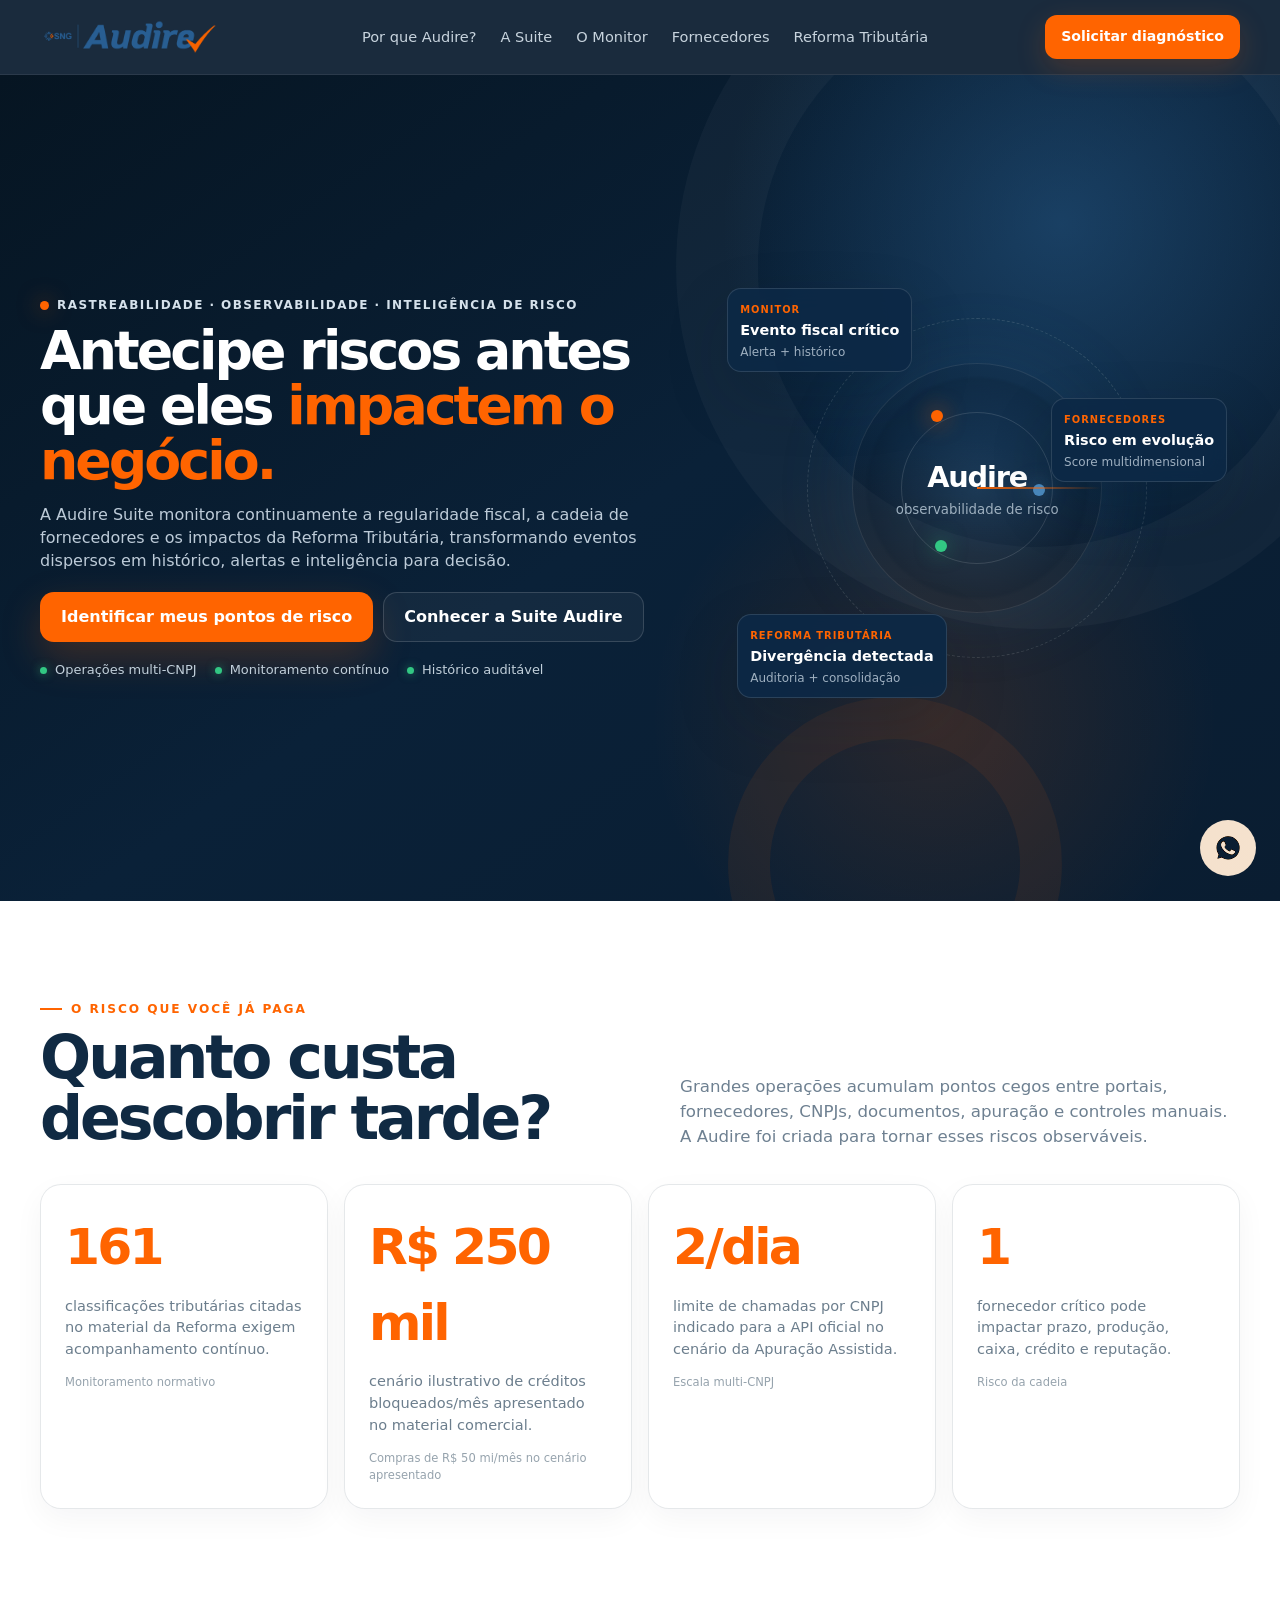
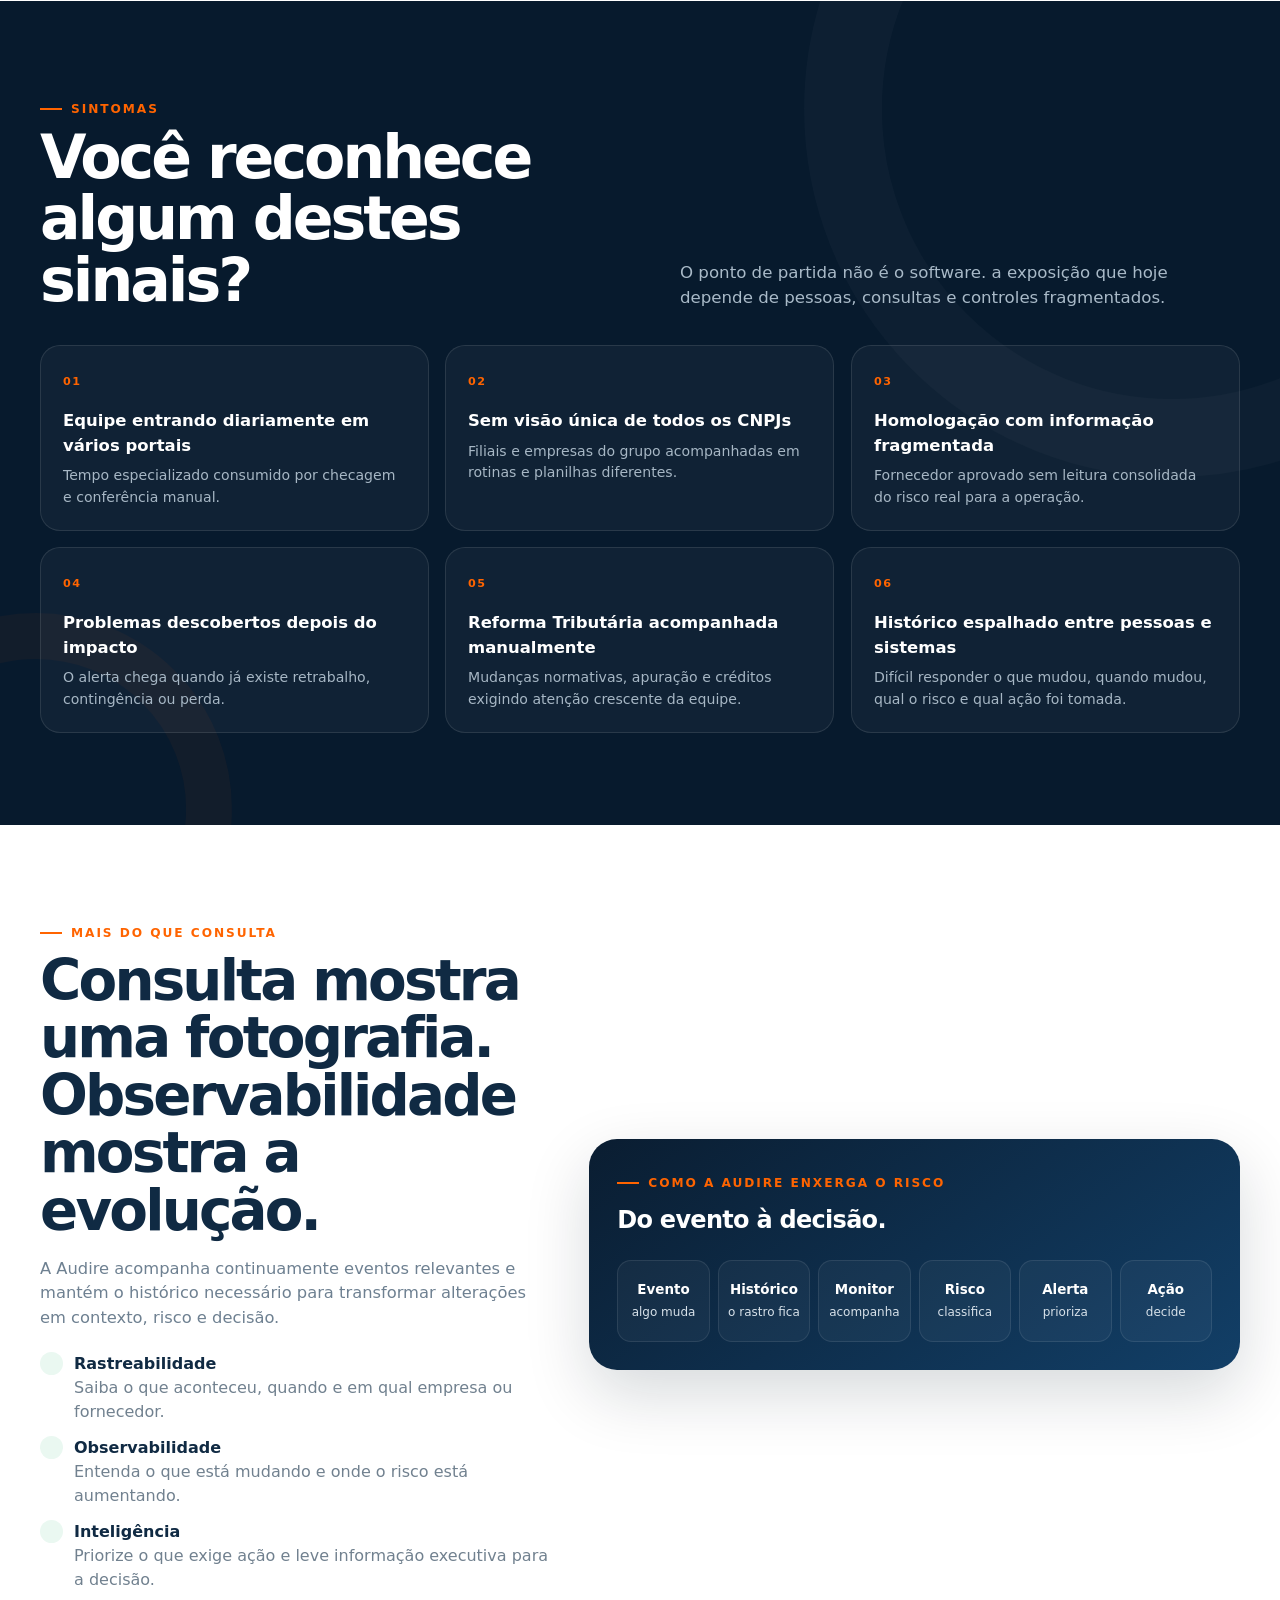
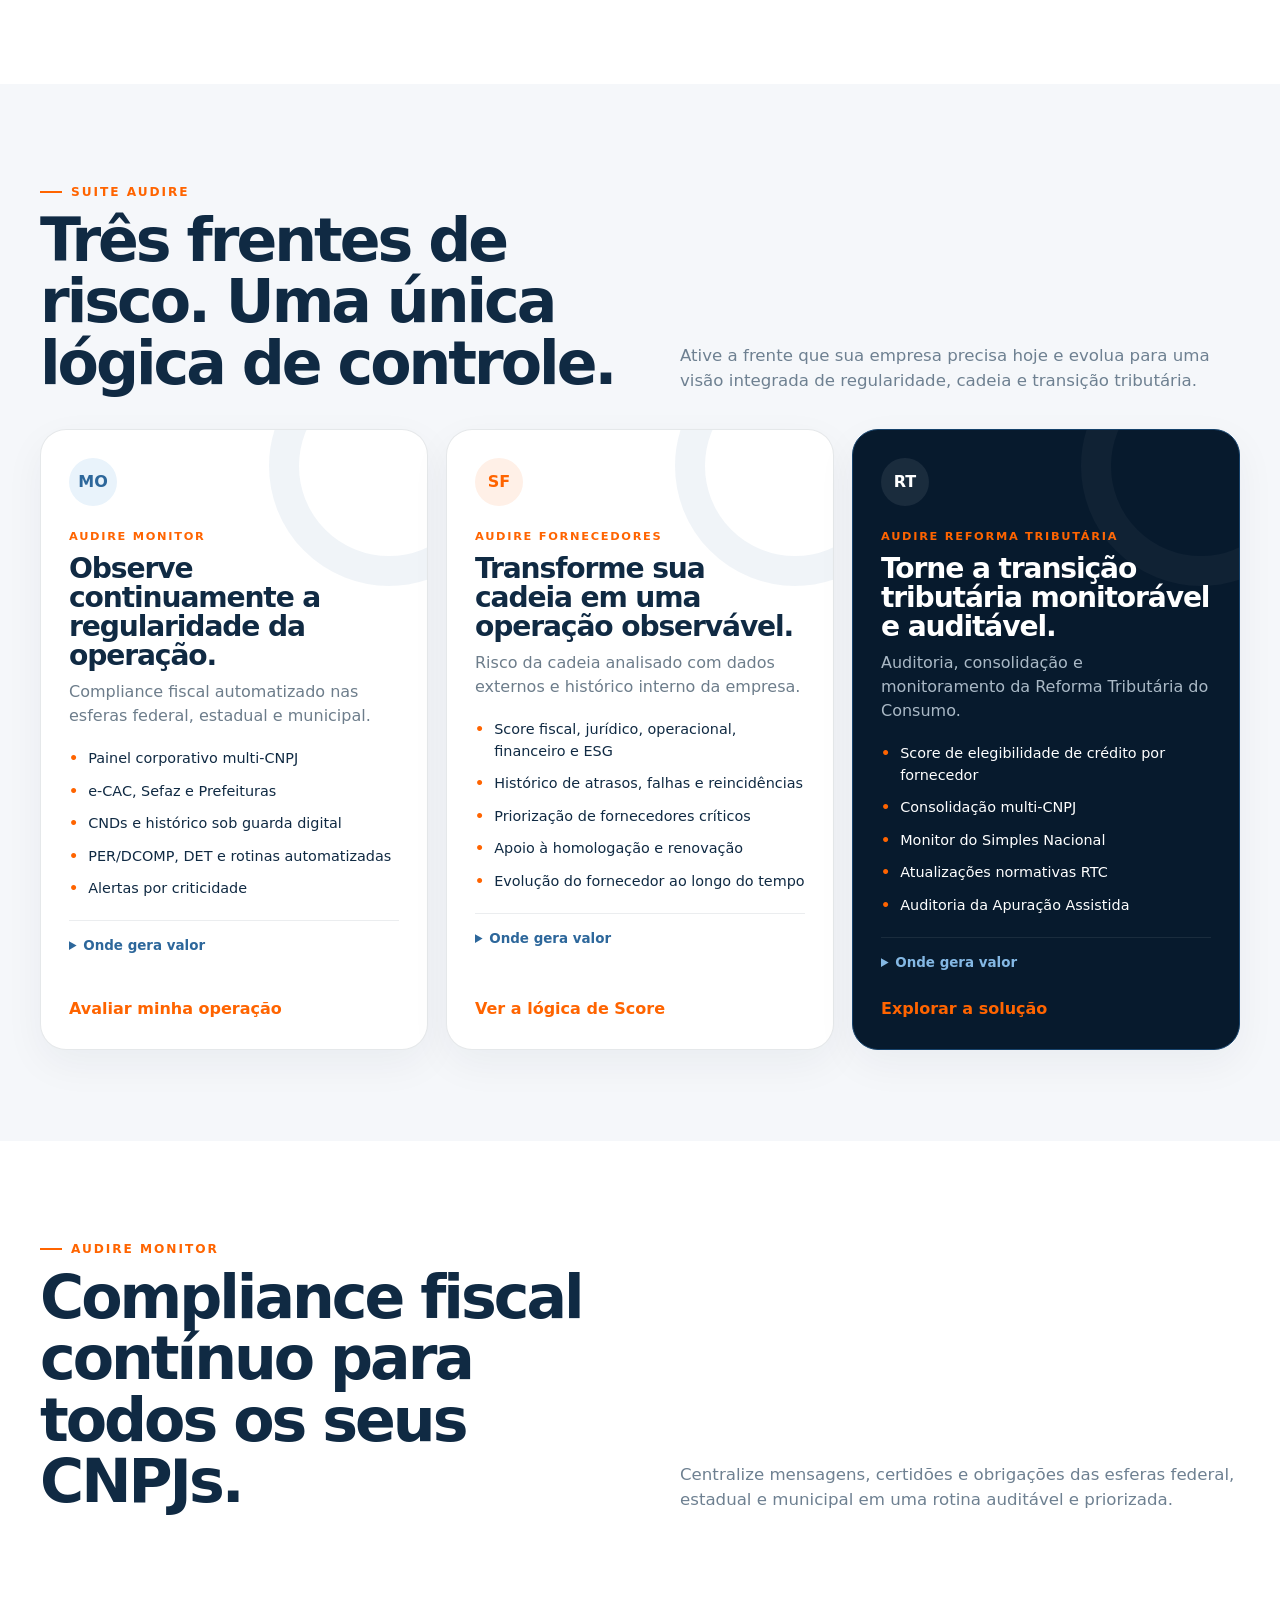
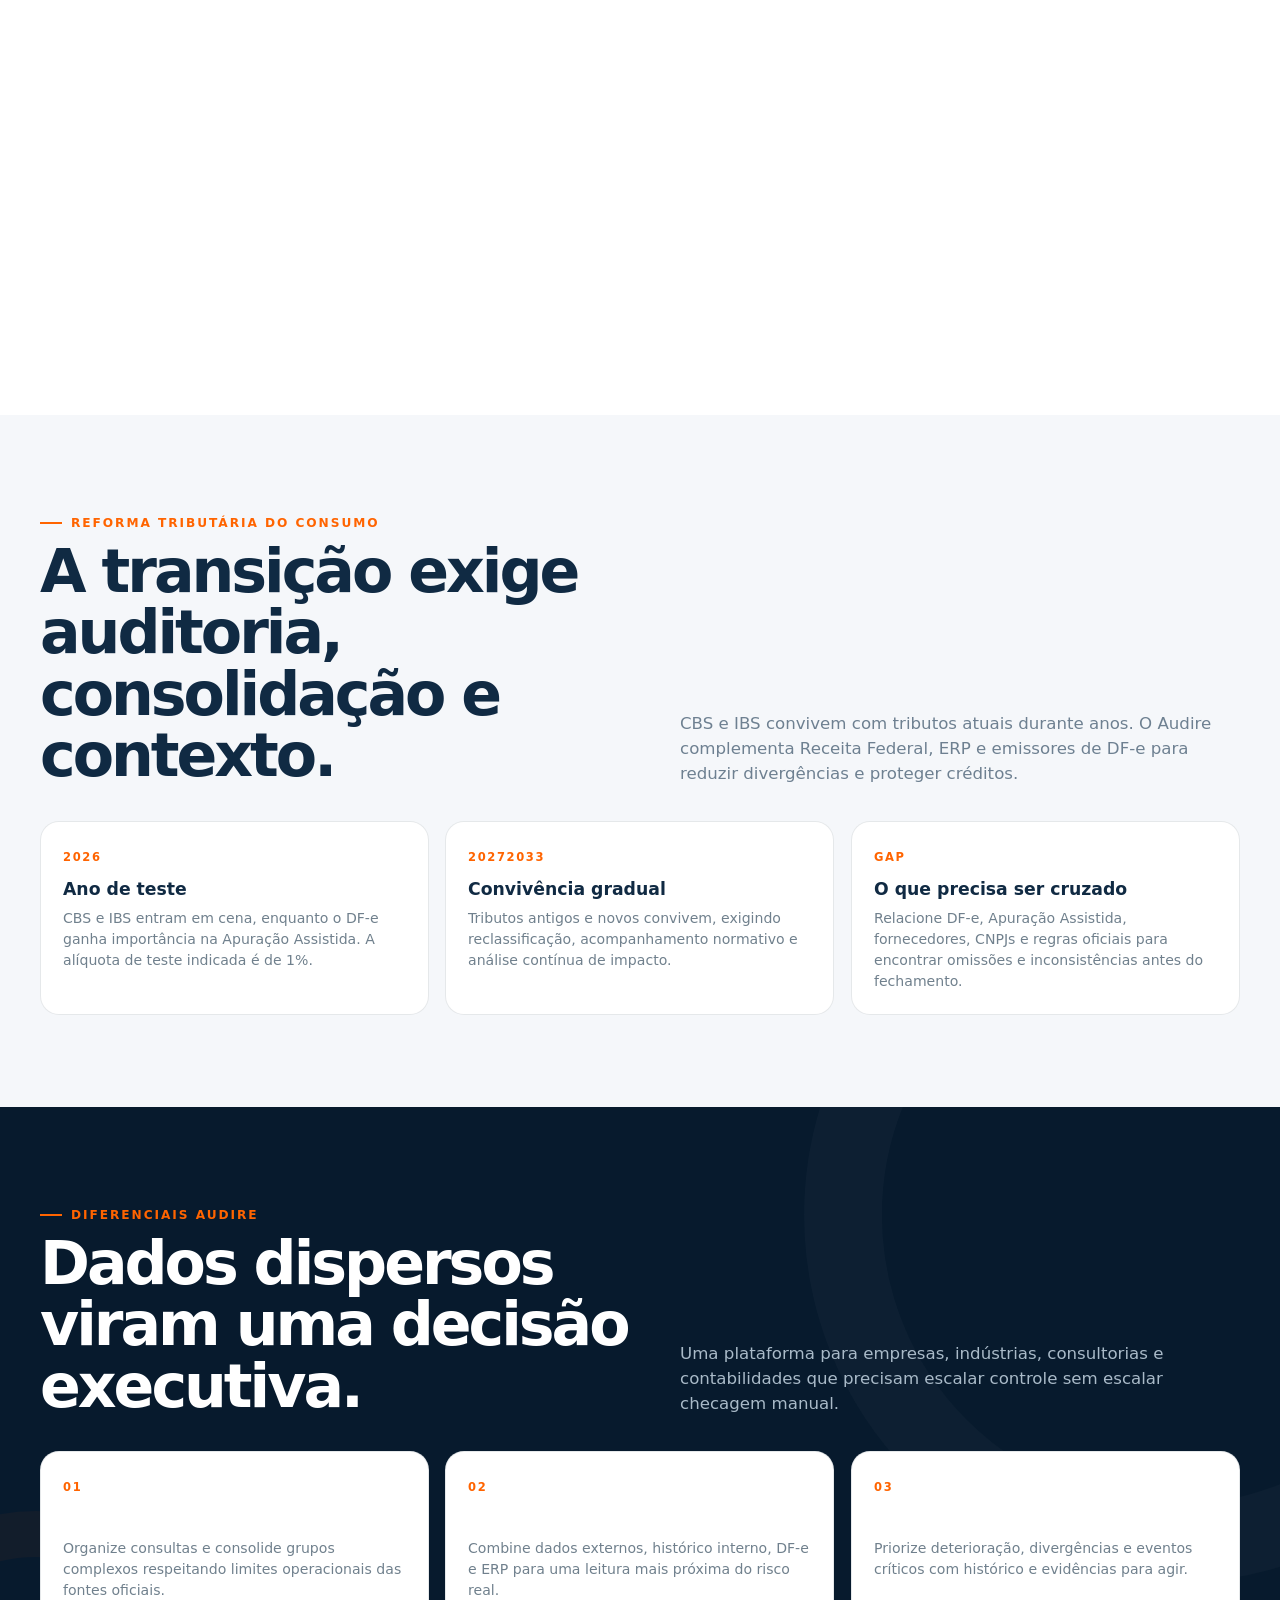
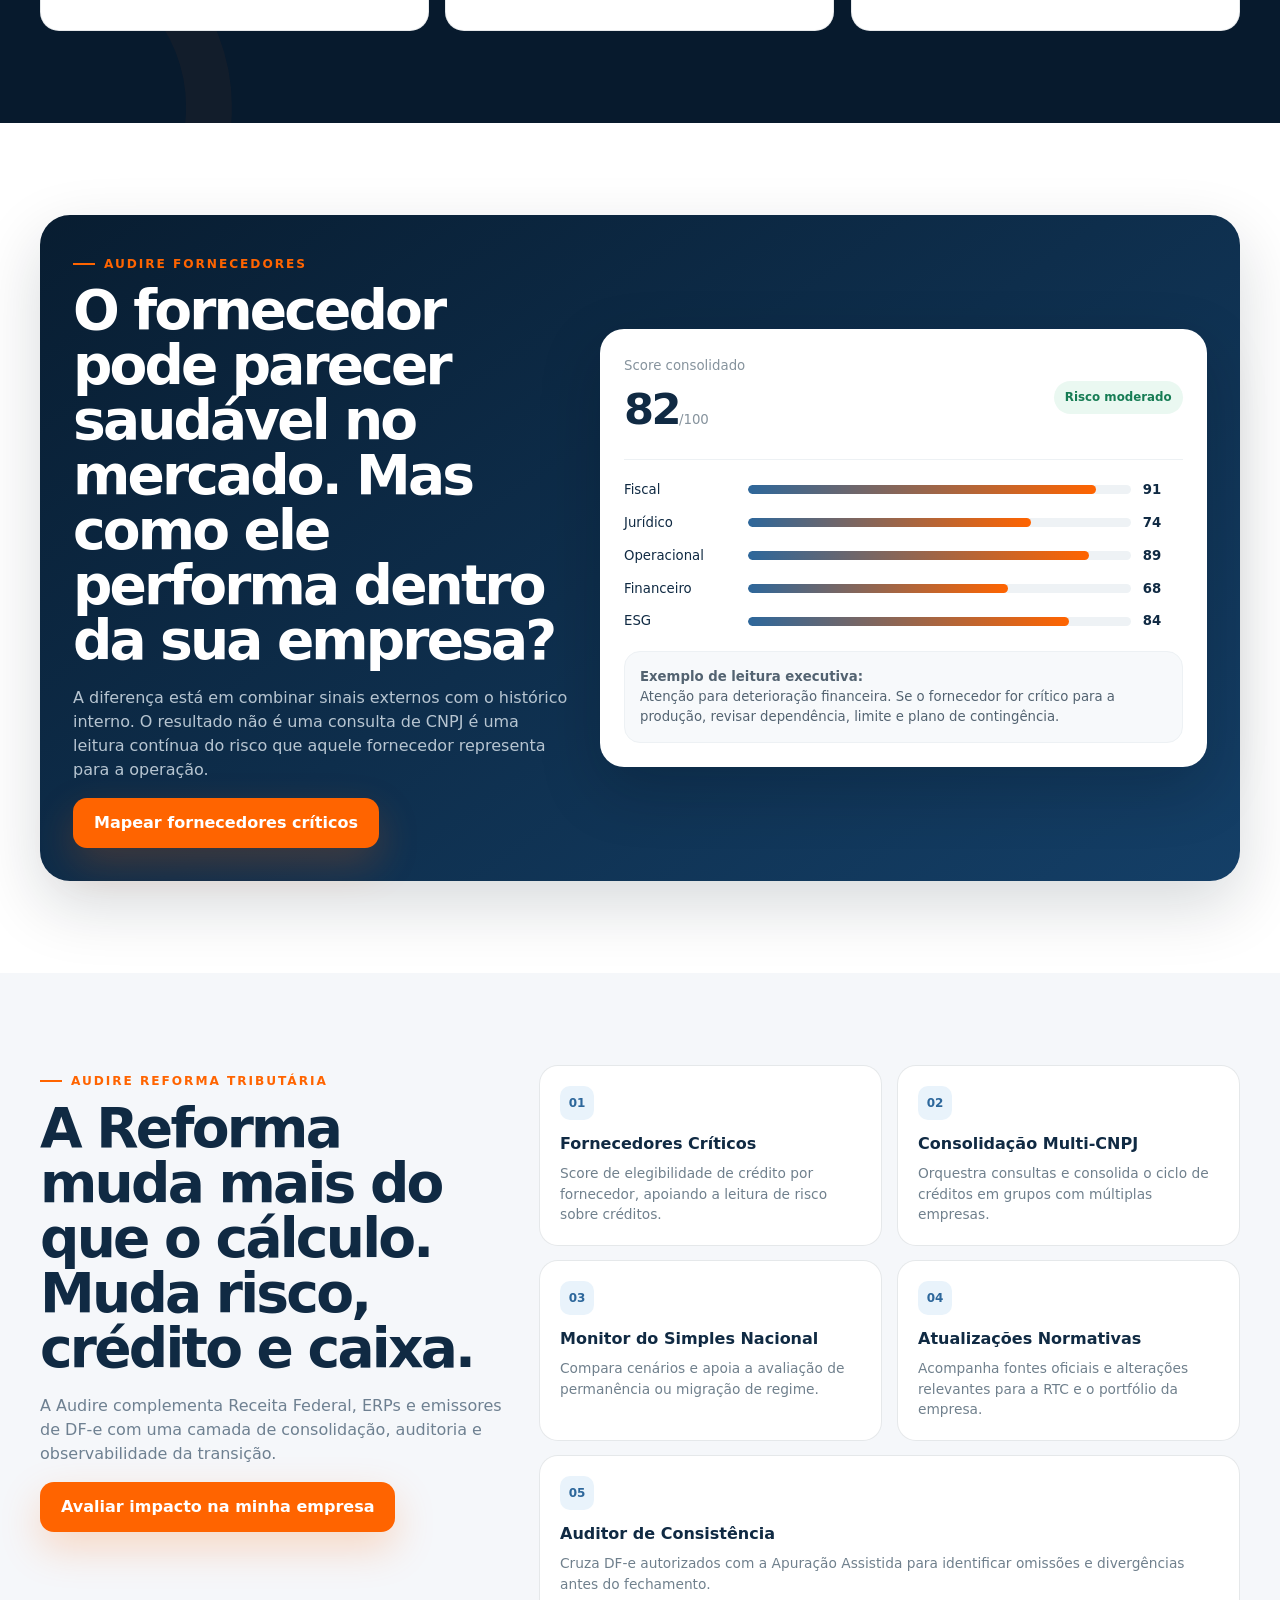
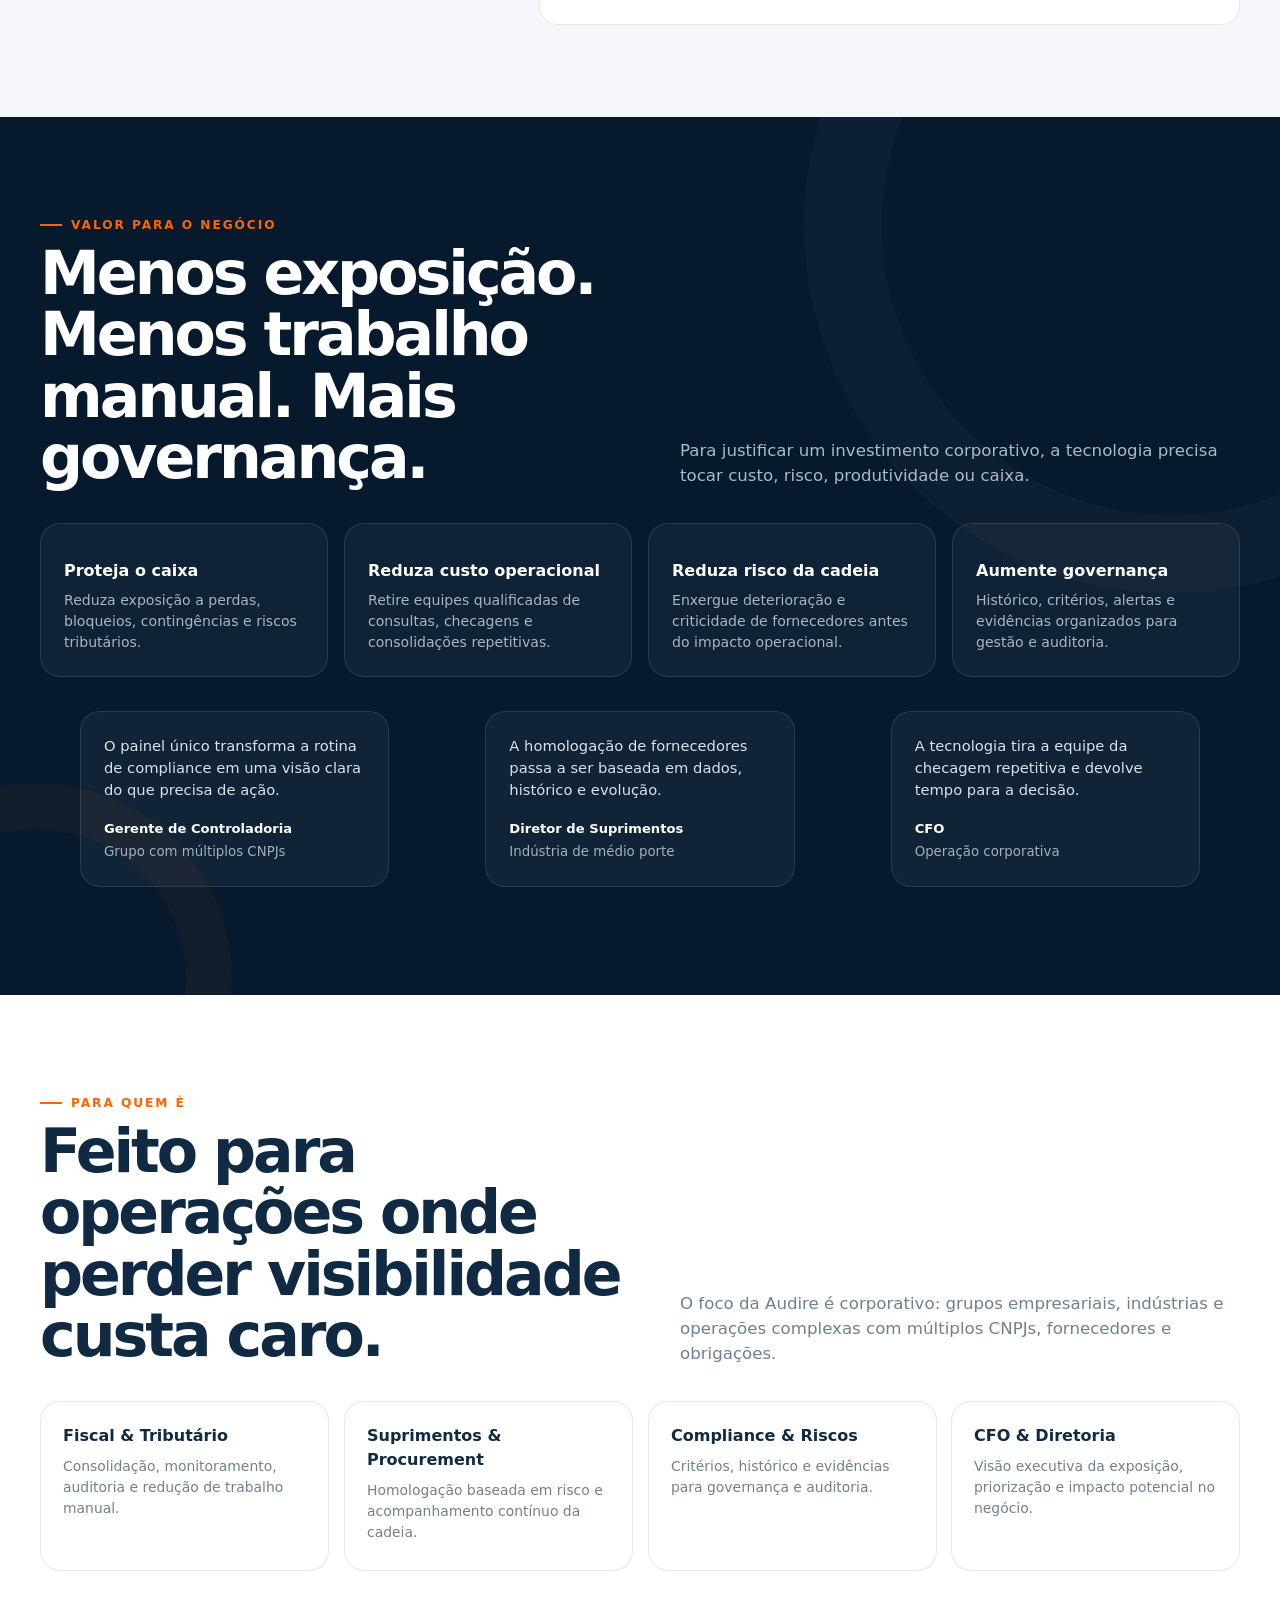
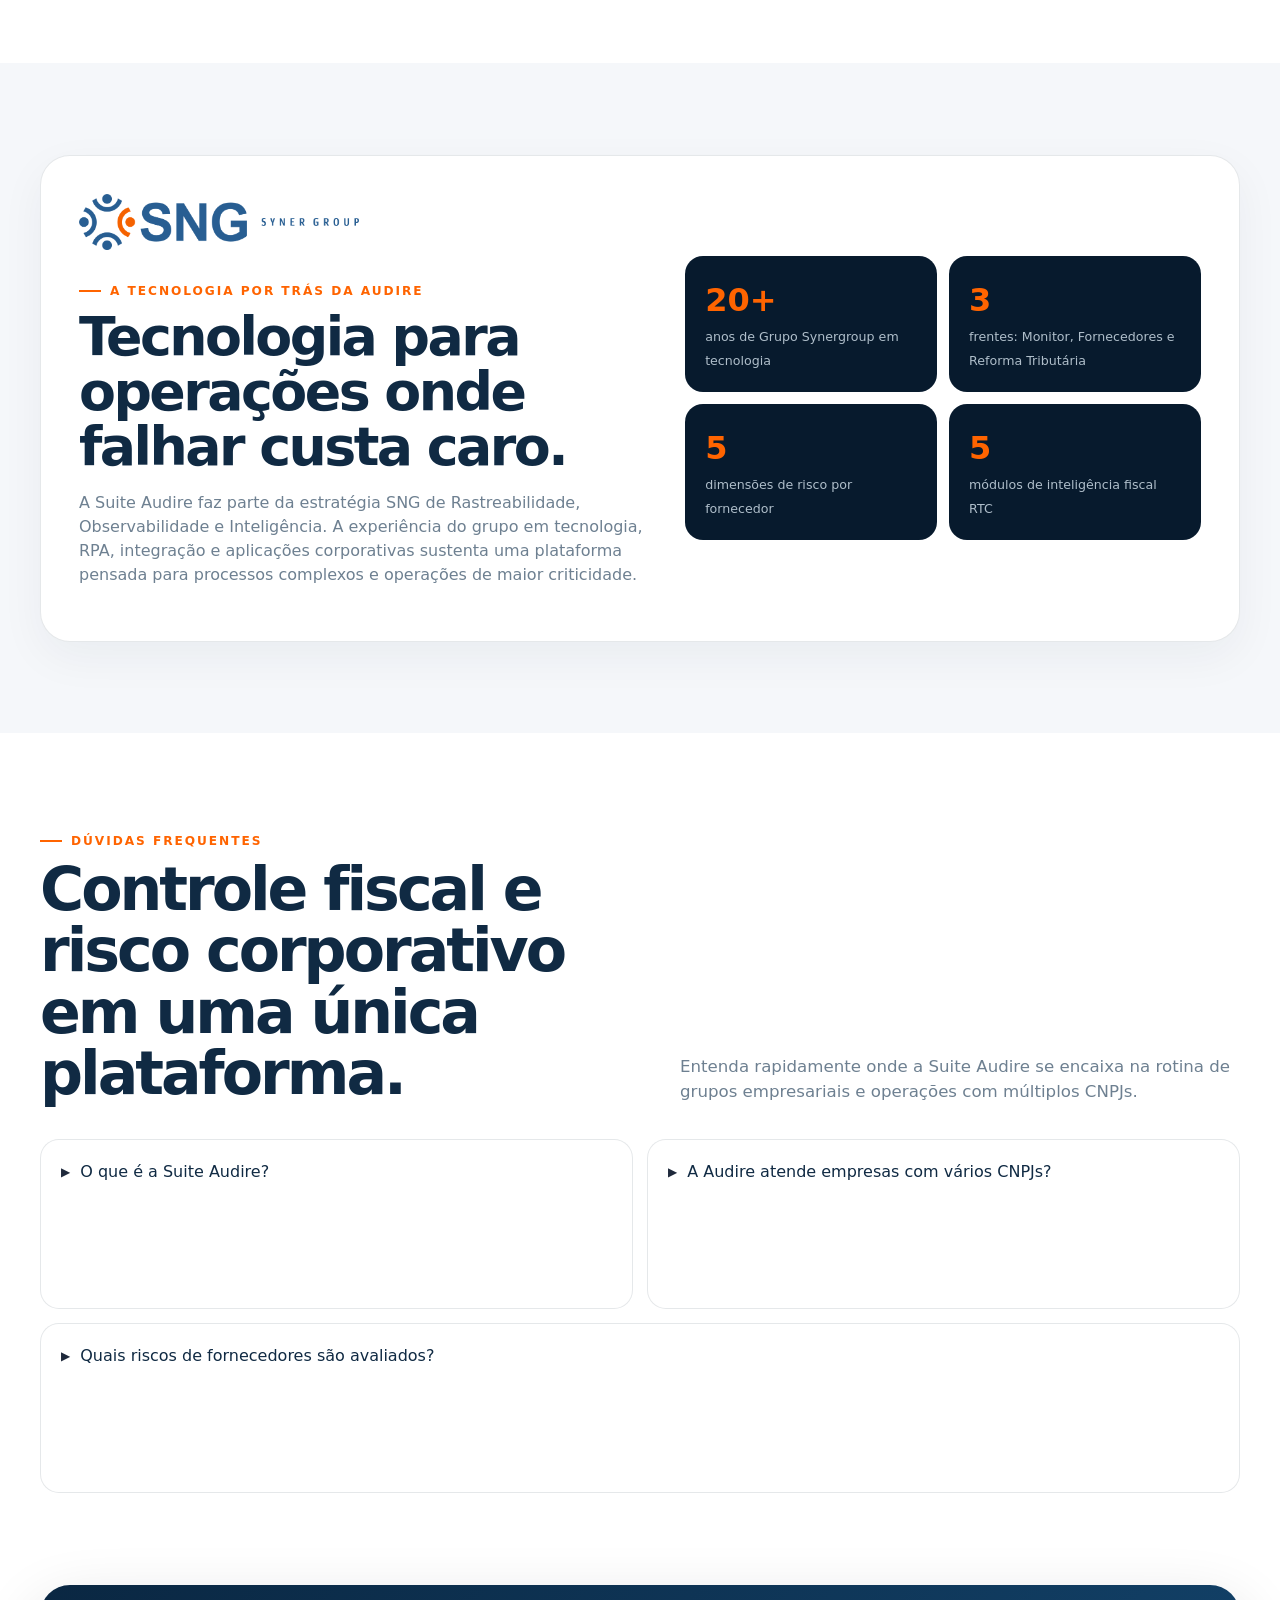
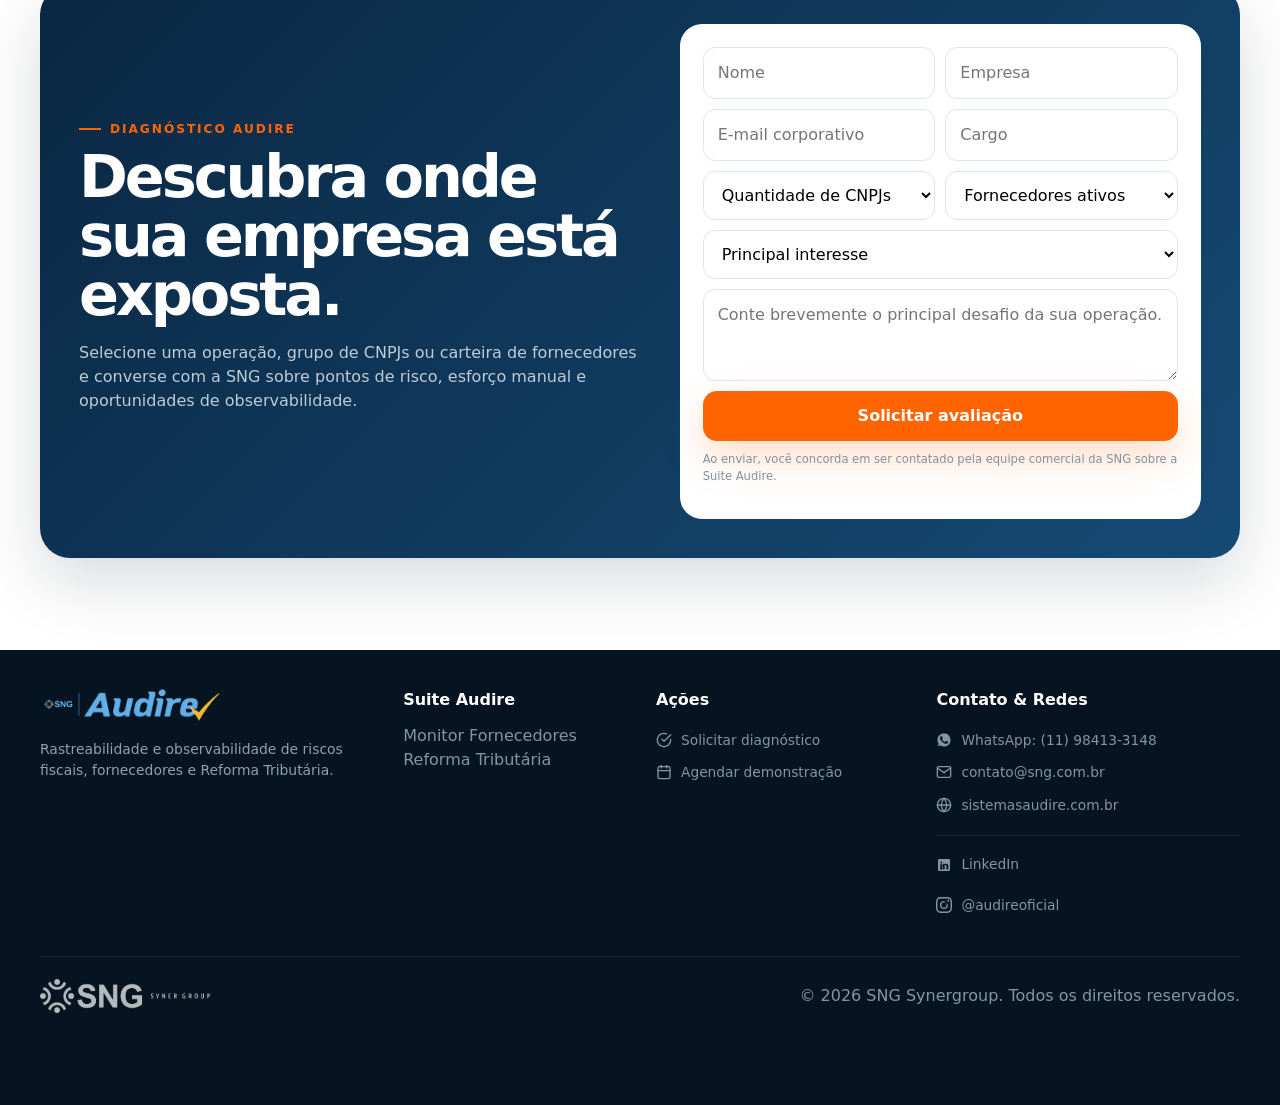
==== commit 2e5a12de: "melhorando animações" ====
--- a/index.html
+++ b/index.html
@@ -508,7 +508,7 @@
           <p>Entenda rapidamente onde a Suite Audire se encaixa na rotina de grupos empresariais e operações com múltiplos CNPJs.</p>
         </div>
         <div class="rtc-modules">
-          <details class="rtc-card"><summary>O que é a Suite Audire?</summary><p> uma plataforma web que reúne monitoramento fiscal, análise contínua de fornecedores e auditoria da Reforma Tributária.</p></details>
+          <details class="rtc-card"><summary>O que é a Suite Audire?</summary><p> É uma plataforma web que reúne monitoramento fiscal, análise contínua de fornecedores e auditoria da Reforma Tributária.</p></details>
           <details class="rtc-card"><summary>A Audire atende empresas com vários CNPJs?</summary><p>Sim. A solução consolida informações para grupos empresariais, indústrias, consultorias e contabilidades.</p></details>
           <details class="rtc-card"><summary>Quais riscos de fornecedores são avaliados?</summary><p>O Score Fornecedores considera as dimensões fiscal, jurídica, operacional, financeira e ESG, combinando dados externos com histórico interno.</p></details>
         </div>
--- a/css/index.css
+++ b/css/index.css
@@ -97,15 +97,20 @@
     background:var(--orange2);
 }
 
-/* HERO */
+/* HERO AJUSTADO PARA CABER NO DISPLAY */
 .hero{
-    min-height:calc(100vh - 74px);
-    padding:78px 0 68px;color:#fff;display:flex;align-items:center;
-    position:relative;overflow:hidden;
+    min-height: calc(100vh - 74px);
+    height: auto;
+    padding: 35px 0 35px;
+    color: #fff;
+    display: flex;
+    align-items: center;
+    position: relative;
+    overflow: hidden;
     background:
-    radial-gradient(circle at 83% 18%,rgba(45,103,155,.44),transparent 27%),
-    radial-gradient(circle at 73% 78%,rgba(255,100,0,.13),transparent 25%),
-    linear-gradient(145deg,#061522 0%,#0A2138 51%,#0A1D31 100%);
+    radial-gradient(circle at 83% 18%, rgba(45,103,155,.44), transparent 27%),
+    radial-gradient(circle at 73% 78%, rgba(255,100,0,.13), transparent 25%),
+    linear-gradient(145deg, #061522 0%, #0A2138 51%, #0A1D31 100%);
 }
 .hero:before{
     content:"";position:absolute;width:560px;height:560px;border:82px solid rgba(255,255,255,.032);
@@ -117,18 +122,52 @@
     border-radius:50%;right:17%;bottom:-130px;
     animation: float 8s ease-in-out infinite alternate;
 }
-.hero-grid{position:relative;z-index:2;display:grid;grid-template-columns:1.08fr .92fr;gap:58px;align-items:center}
-.hero-eyebrow{display:flex;align-items:center;gap:10px;color:#D5E1EB;font-weight:800;font-size:.8rem;letter-spacing:.13em;text-transform:uppercase}
+.hero-grid{
+    position:relative;
+    z-index:2;
+    display:grid;
+    grid-template-columns:1.1fr .9fr;
+    gap:32px;
+    align-items:center;
+}
+.hero-eyebrow{
+    display:flex;
+    align-items:center;
+    gap:8px;
+    color:#D5E1EB;
+    font-weight:800;
+    font-size:.75rem;
+    letter-spacing:.12em;
+    text-transform:uppercase;
+    margin-bottom:6px;
+}
 .hero-eyebrow i{
     width:9px;height:9px;border-radius:50%;background:var(--orange);
     box-shadow:0 0 22px rgba(255,100,0,.62);
     animation: blink 2s infinite ease-in-out;
 }
-.hero h1{font-size:clamp(3.05rem,6.3vw,6.1rem);line-height:.93;letter-spacing:-.067em;margin:20px 0 22px;max-width:860px}
+.hero h1{
+    font-size:clamp(2.4rem, 4.2vw, 4.2rem);
+    line-height:1.02;
+    letter-spacing:-.055em;
+    margin:10px 0 14px;
+    max-width:780px;
+}
 .hero h1 span{color:var(--orange)}
-.hero-copy{font-size:1.13rem;color:#BDCBD8;max-width:720px;margin:0}
-
-.hero-actions{display:flex;gap:12px;flex-wrap:wrap;margin-top:30px}
+.hero-copy{
+    font-size:1rem;
+    color:#BDCBD8;
+    max-width:650px;
+    margin:0;
+    line-height:1.45;
+}
+
+.hero-actions{
+    display:flex;
+    gap:10px;
+    flex-wrap:wrap;
+    margin-top:20px;
+}
 .btn{
     min-height:50px;padding:0 20px;border-radius:14px;display:inline-flex;align-items:center;justify-content:center;
     gap:8px;border:1px solid transparent;font-weight:900;cursor:pointer;
@@ -140,18 +179,38 @@
 .btn.secondary{background:rgba(255,255,255,.045);border-color:rgba(255,255,255,.15);color:#fff}
 .btn.secondary:hover{background:rgba(255,255,255,.12);border-color:rgba(255,255,255,.3)}
 
-.hero-proof{display:flex;gap:21px;flex-wrap:wrap;margin-top:26px;color:#C1CFDA;font-size:.84rem}
+.hero-proof{
+    display:flex;
+    gap:18px;
+    flex-wrap:wrap;
+    margin-top:18px;
+    color:#C1CFDA;
+    font-size:.81rem;
+}
 .hero-proof span{display:flex;align-items:center;gap:8px}
 .hero-proof i{
     width:7px;height:7px;border-radius:50%;background:var(--green);
     box-shadow: 0 0 10px rgba(50,199,131,0.6);
 }
 
-.hero-visual{min-height:500px;position:relative;display:grid;place-items:center}
+/* HERO VISUAL & RADAR AJUSTADOS */
+.hero-visual{
+    min-height:420px;
+    position:relative;
+    display:grid;
+    place-items:center;
+    width: 100%;
+    max-width: 500px;
+    margin: 0 auto;
+}
 .radar{
-    width:330px;height:330px;border-radius:50%;position:relative;
+    width:250px;
+    height:250px;
+    border-radius:50%;
+    position:relative;
     background:radial-gradient(circle,rgba(73,139,193,.19),rgba(7,26,45,.15) 62%,transparent 64%);
-    border:1px solid rgba(255,255,255,.09);box-shadow:0 0 100px rgba(57,123,178,.16);
+    border:1px solid rgba(255,255,255,.09);
+    box-shadow:0 0 80px rgba(57,123,178,.16);
     animation:float 6s ease-in-out infinite;
 }
 .radar:before,.radar:after{
@@ -159,7 +218,29 @@
 }
 .radar:before{inset:48px}
 .radar:after{inset:-46px;border-style:dashed;animation:spin 24s linear infinite}
-.radar-line{position:absolute;left:50%;top:50%;width:43%;height:1px;transform-origin:left center;background:linear-gradient(90deg,rgba(255,100,0,.82),transparent);animation:spin 5s linear infinite}
+.radar-line {
+    position: absolute;
+    left: 0%;
+    top: 50%;
+    width: 100%; /* Ocupa todo o diâmetro do container para passar pelo centro exato */
+    height: 0;
+    
+    /* Faz o container inteiro girar milimetricamente a partir do centro absoluto */
+    transform-origin: center;
+    animation: spin 5s linear infinite;
+    z-index: 2;
+}
+
+.radar-line::after {
+    content: '';
+    position: absolute;
+    top: 50%;
+    left: 50%;
+    width: 50%; /* Metade do diâmetro (do centro até a borda) */
+    height: 2px;
+    transform: translateY(-50%);
+    background: linear-gradient(90deg, rgba(255,100,0,0.95), transparent);
+}
 .radar-center{position:absolute;inset:0;display:grid;place-items:center;text-align:center}
 .radar-center strong{font-size:1.8rem;letter-spacing:-.04em}
 .radar-center small{display:block;color:#9DAFBE}
@@ -167,8 +248,16 @@
 .rd1{top:46px;left:78px} .rd2{right:56px;top:120px;background:var(--blue2);box-shadow:0 0 20px rgba(75,139,193,.7); animation-delay: 0.6s;} .rd3{bottom:60px;left:82px;background:var(--green);box-shadow:0 0 20px rgba(50,199,131,.55); animation-delay: 1.2s;}
 
 .signal{
-    min-width:185px;position:absolute;padding:15px 16px;border-radius:16px;
-    background:rgba(13,41,70,.87);border:1px solid rgba(255,255,255,.1);backdrop-filter:blur(12px);box-shadow:var(--shadow);
+    min-width:150px;
+    max-width:210px;
+    position:absolute;
+    padding:10px 12px;
+    border-radius:14px;
+    background:rgba(13,41,70,.92);
+    border:1px solid rgba(255,255,255,.12);
+    backdrop-filter:blur(12px);
+    box-shadow:var(--shadow);
+    font-size: 0.81rem;
     transition: all 0.4s ease;
 }
 .signal:hover {
@@ -176,11 +265,12 @@
     border-color: rgba(255,100,0,.4);
     box-shadow: 0 15px 35px rgba(0,0,0,0.3);
 }
-.signal .tag{font-size:.67rem;color:var(--orange);font-weight:900;letter-spacing:.12em;text-transform:uppercase}
-.signal b{display:block;margin-top:3px;font-size:.98rem} .signal small{color:#9FB0C0}
-.sg1{left:-4px;top:52px; animation: float 5s ease-in-out infinite alternate;} 
-.sg2{right:-12px;top:178px; animation: float 6s ease-in-out 1s infinite alternate;} 
-.sg3{left:38px;bottom:34px; animation: float 5.5s ease-in-out 0.5s infinite alternate;}
+.signal .tag{font-size:.62rem;color:var(--orange);font-weight:900;letter-spacing:.1em;text-transform:uppercase}
+.signal b{display:block;margin-top:2px;font-size:.9rem} 
+.signal small{color:#9FB0C0;font-size:0.75rem}
+.sg1{left:0px;top:10px; animation: float 5s ease-in-out infinite alternate;} 
+.sg2{right:0px;top:120px; animation: float 6s ease-in-out 1s infinite alternate;} 
+.sg3{left:10px;bottom:0px; animation: float 5.5s ease-in-out 0.5s infinite alternate;}
 
 /* IMPACT */
 .impact-grid{display:grid;grid-template-columns:repeat(4,1fr);gap:16px}
@@ -412,13 +502,12 @@
     align-items: center;
     gap: 9px;
     margin: 6px 0;
-    color: #8295A5 !important; /* Cor fixa */
+    color: #8295A5 !important;
     font-size: 0.86rem;
     text-decoration: none;
     transition: transform 0.25s ease !important;
 }
 
-/* HOVER APENAS COM DESLOCAMENTO E LEVE ESCALA (SEM MUDAR DE COR) */
 .footer-link-icon:hover,
 .social-icon:hover {
     transform: translateX(4px) !important;
@@ -429,7 +518,6 @@
     transform: scale(1.12);
 }
 
-/* CONTAINER DE REDES SOCIAIS */
 .social-links {
     display: flex;
     flex-direction: column;
@@ -439,7 +527,6 @@
     border-top: 1px solid rgba(255, 255, 255, 0.08);
 }
 
-/* BASE INFERIOR DO FOOTER */
 .footer-bottom {
     margin-top: 34px;
     padding-top: 22px;
@@ -510,8 +597,8 @@
     .hero-visual{min-height:350px;margin-top:12px}
     .radar{width:235px;height:235px}
     .radar:after{inset:-28px}
-    .signal{min-width:145px;padding:12px;transform:scale(.87)}
-    .sg1{left:-18px;top:28px} .sg2{right:-28px;top:132px} .sg3{left:12px;bottom:19px}
+    .signal{min-width:145px;max-width:180px;padding:12px;transform:scale(.87)}
+    .sg1{left:0px;top:28px} .sg2{right:0px;top:132px} .sg3{left:6px;bottom:19px}
     .impact-grid,.pain-grid,.benefit-grid,.target-grid{grid-template-columns:1fr}
     .flow-row{grid-template-columns:repeat(2,1fr)}
     .score-shell,.sng-box,.cta-shell{padding:22px}
@@ -523,7 +610,7 @@
     .sng-metrics{grid-template-columns:1fr 1fr}
     .form-grid{grid-template-columns:1fr}
     .footer-grid{grid-template-columns:1fr}
-    footer{padding-bottom:96px}
+    .footer{padding-bottom:96px}
     .mobile-nav{
     display:grid;grid-template-columns:repeat(3,1fr);position:fixed;left:0;right:0;bottom:0;z-index:90;
     background:rgba(7,26,45,.97);backdrop-filter:blur(15px);border-top:1px solid rgba(255,255,255,.09)
@@ -531,6 +618,7 @@
     .mobile-nav a{padding:11px 4px;text-align:center;color:#D3DEE7;font-size:.69rem}
     .mobile-nav a b{display:block;color:var(--orange);font-size:.73rem}
 }
+
 /* BOTÃO FLUTUANTE ADAPTÁVEL AO FUNDO */
 .whatsapp-float {
     position: fixed;
@@ -540,25 +628,19 @@
     width: 56px;
     height: 56px;
     border-radius: 50%;
-    
-    /* Fundo dinâmico usando mesclagem */
     background: #ffffff;
     mix-blend-mode: difference;
-    
     display: flex;
     align-items: center;
     justify-content: center;
-    
     transition: transform 0.3s cubic-bezier(0.175, 0.885, 0.32, 1.275);
 }
 
 .whatsapp-float svg {
-    /* O ícone também inverte em relação ao fundo do botão */
     fill: #000000;
     transition: transform 0.3s ease;
 }
 
-/* EFEITO HOVER */
 .whatsapp-float:hover {
     transform: translateY(-4px) scale(1.08);
 }
@@ -567,7 +649,6 @@
     transform: scale(1.1);
 }
 
-/* AJUSTE PARA MOBILE */
 @media (max-width: 680px) {
     .whatsapp-float {
         bottom: 80px;
@@ -589,24 +670,20 @@
 .reveal-right { transform: translateX(40px); }
 .reveal-scale { transform: scale(0.9); }
 
-/* Classe ativada no scroll */
 .active {
   opacity: 1 !important;
   transform: translate(0) scale(1) !important;
 }
 
-/* --- ANIMAÇÃO DAS BARRAS DE SCORE (Audire Fornecedores) --- */
 .score-bars .bar i {
-  width: 0% !important; /* Começa zerada */
+  width: 0% !important;
   transition: width 1.2s cubic-bezier(0.1, 0.5, 0.1, 1);
 }
 
 .score-board.active .bar i {
-  width: var(--target-width) !important; /* Expande até a porcentagem real */
-}
-
-/* --- HOVER VARIADOS POR TIPO DE CARD --- */
-/* Efeito Elevação */
+  width: var(--target-width) !important;
+}
+
 .impact-card, .pain-card {
   transition: transform 0.3s ease, box-shadow 0.3s ease;
 }
@@ -615,7 +692,6 @@
   box-shadow: 0 12px 24px rgba(0, 0, 0, 0.12);
 }
 
-/* Efeito Destaque de Borda / Glow (Card em Destaque) */
 .product.featured {
   transition: transform 0.3s ease, box-shadow 0.3s ease, border-color 0.3s ease;
 }
@@ -624,7 +700,6 @@
   box-shadow: 0 16px 32px rgba(10, 29, 49, 0.25);
 }
 
-/* --- PULSO E ROTAÇÃO NO RADAR HERO --- */
 @keyframes radarRotate {
   from { transform: rotate(0deg); }
   to { transform: rotate(360deg); }
@@ -639,38 +714,90 @@
   animation: pulseDot 2s ease-in-out infinite alternate;
 }
 
-@keyframes pulseDot {
-  0% { transform: scale(0.8); opacity: 0.5; }
-  100% { transform: scale(1.3); opacity: 1; }
-}
-
-/* --- SCROLLBAR CUSTOMIZADA E CLEAN --- */
-
-/* Largura da barra de rolagem */
 ::-webkit-scrollbar {
   width: 8px;
-  height: 8px; /* para scroll horizontal, se houver */
-}
-
-/* Fundo do trilho da scrollbar */
+  height: 8px;
+}
+
 ::-webkit-scrollbar-track {
-  background: #0a1d31; /* Cor escura alinhada ao fundo do site */
-}
-
-/* O "indicador" (thumb) da scrollbar */
+  background: #0a1d31;
+}
+
 ::-webkit-scrollbar-thumb {
   background: rgba(255, 255, 255, 0.2);
   border-radius: 4px;
   transition: background 0.3s ease;
 }
 
-/* Efeito ao passar o mouse ou arrastar */
 ::-webkit-scrollbar-thumb:hover {
-  background: #ff6b00; /* Laranja da identidade Audire para um toque sutil */
-}
-
-/* Suporte para Firefox */
+  background: #ff6b00;
+}
+
 * {
   scrollbar-width: thin;
   scrollbar-color: rgba(255, 255, 255, 0.2) #0a1d31;
+}
+
+#diagnostico {
+  padding-top: 0;
+}
+
+/* Container base do card com transição fluida nativa */
+details.rtc-card {
+    display: grid;
+    grid-template-rows: auto 0fr;
+    transition: grid-template-rows 0.35s cubic-bezier(0.4, 0, 0.2, 1), border-color 0.3s ease;
+    overflow: hidden;
+}
+
+/* Quando aberto, expande o grid perfeitamente para o conteúdo exato */
+details.rtc-card[open] {
+    grid-template-rows: auto 1fr;
+}
+
+/* O summary continua interativo e sem o estilo padrão */
+details.rtc-card summary {
+    cursor: pointer;
+    list-style: none;
+    display: flex;
+    align-items: center;
+    gap: 10px;
+    user-select: none;
+}
+
+details.rtc-card summary::-webkit-details-marker {
+    display: none;
+}
+
+/* Seta animada */
+details.rtc-card summary::before {
+    content: '▶';
+    font-size: 0.75rem;
+    color: #1e293b;
+    display: inline-block;
+    transition: transform 0.3s cubic-bezier(0.4, 0, 0.2, 1);
+}
+
+details.rtc-card[open] summary::before {
+    transform: rotate(90deg);
+}
+
+/* Container interno que encapsula o texto para animar junto com o Grid */
+details.rtc-card > *:not(summary) {
+    overflow: hidden;
+}
+
+/* O texto ganha um fade e movimento de deslizamento sincronizado */
+details.rtc-card p {
+    opacity: 0;
+    transform: translateY(-8px);
+    transition: opacity 0.25s ease-in-out, transform 0.25s ease-in-out;
+    margin-top: 0;
+}
+
+details.rtc-card[open] p {
+    opacity: 1;
+    transform: translateY(0);
+    margin-top: 12px; /* Espaçamento idêntico ao seu layout original */
+    transition-delay: 0.08s; /* Faz o texto deslizar logo após o card começar a abrir */
 }
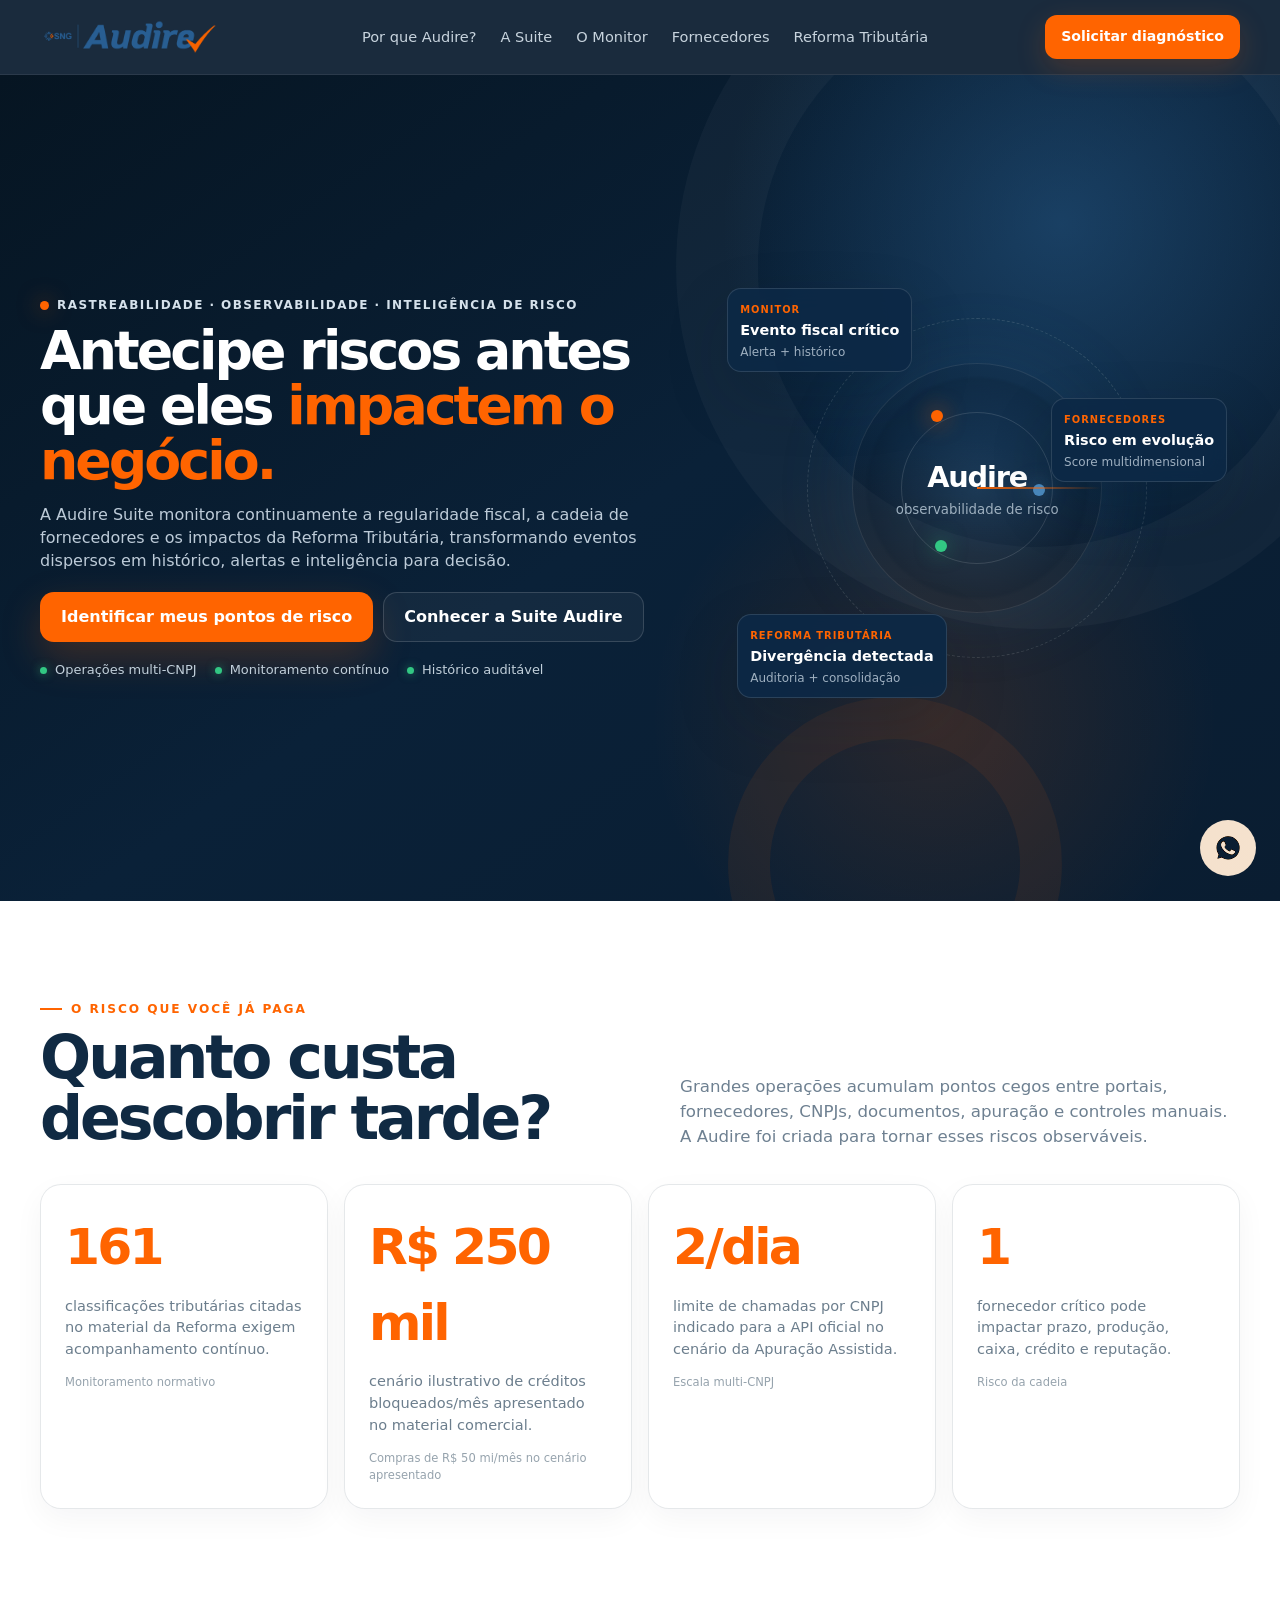
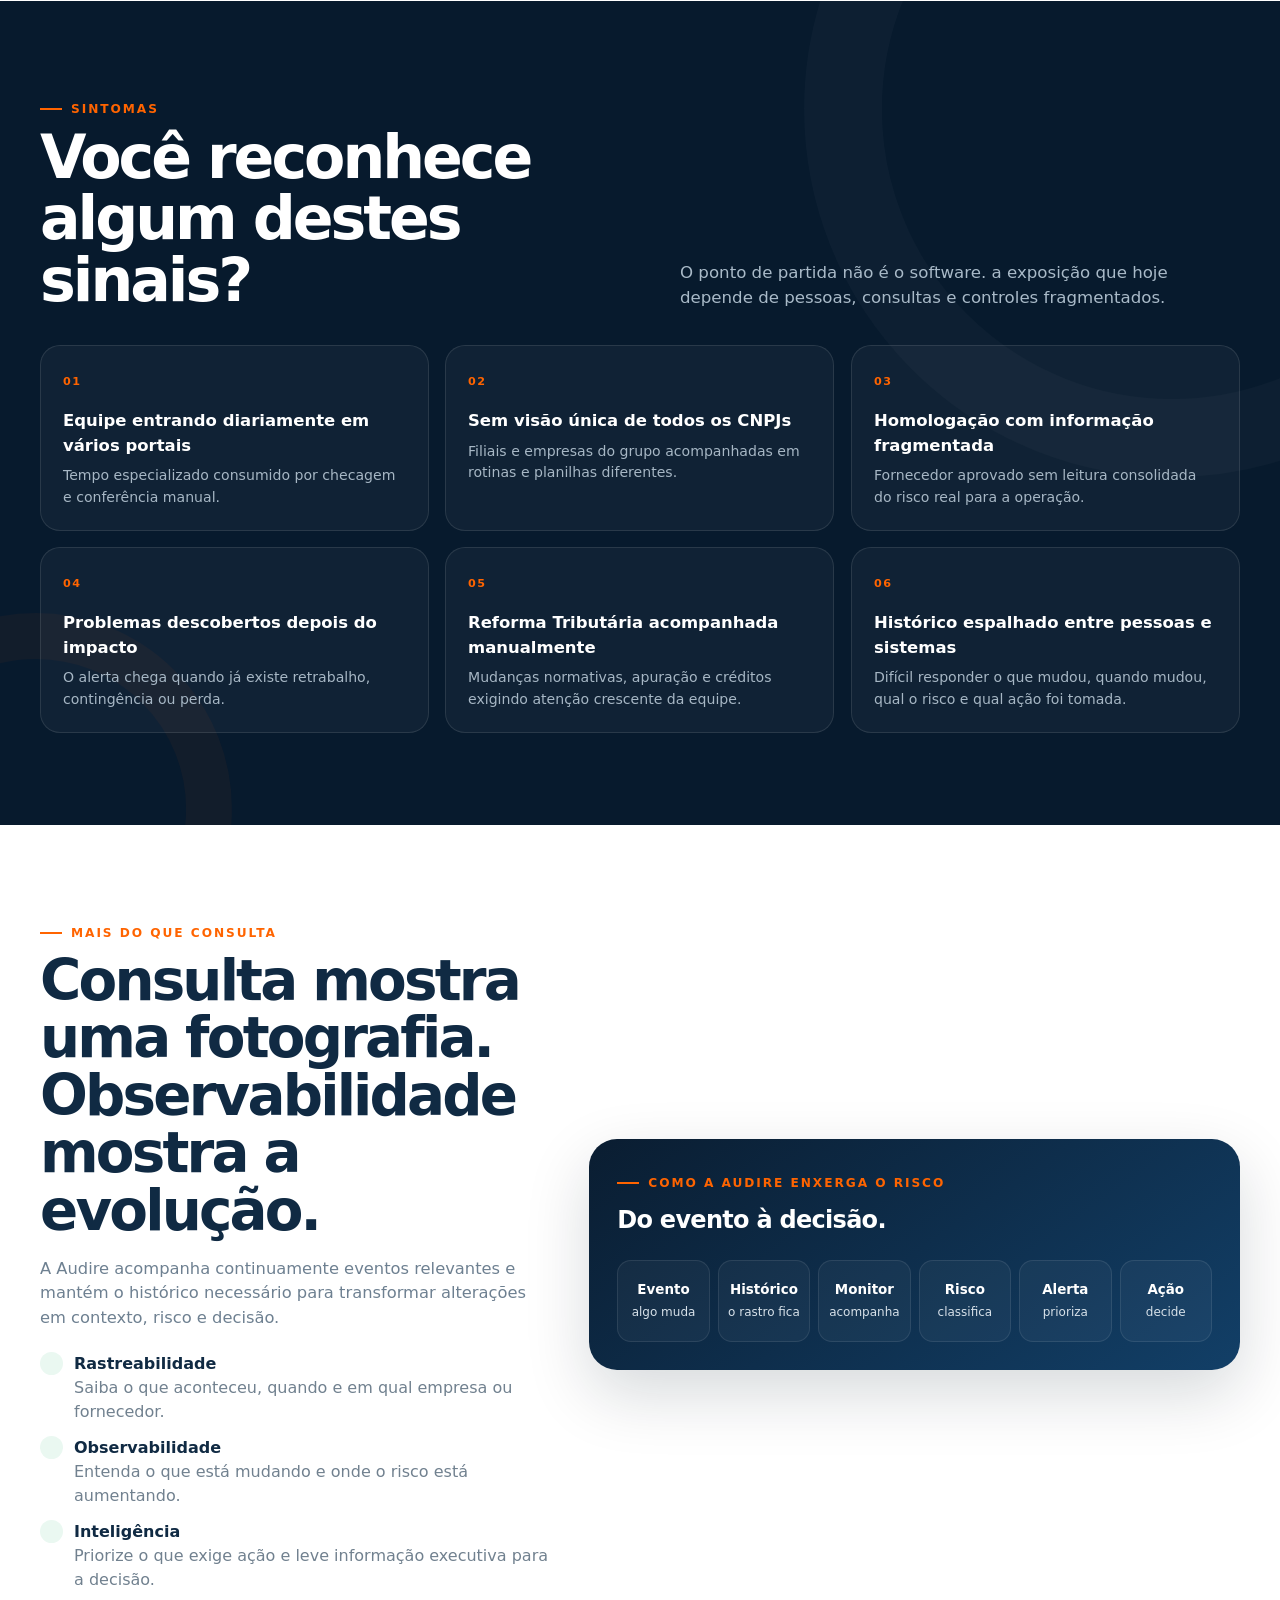
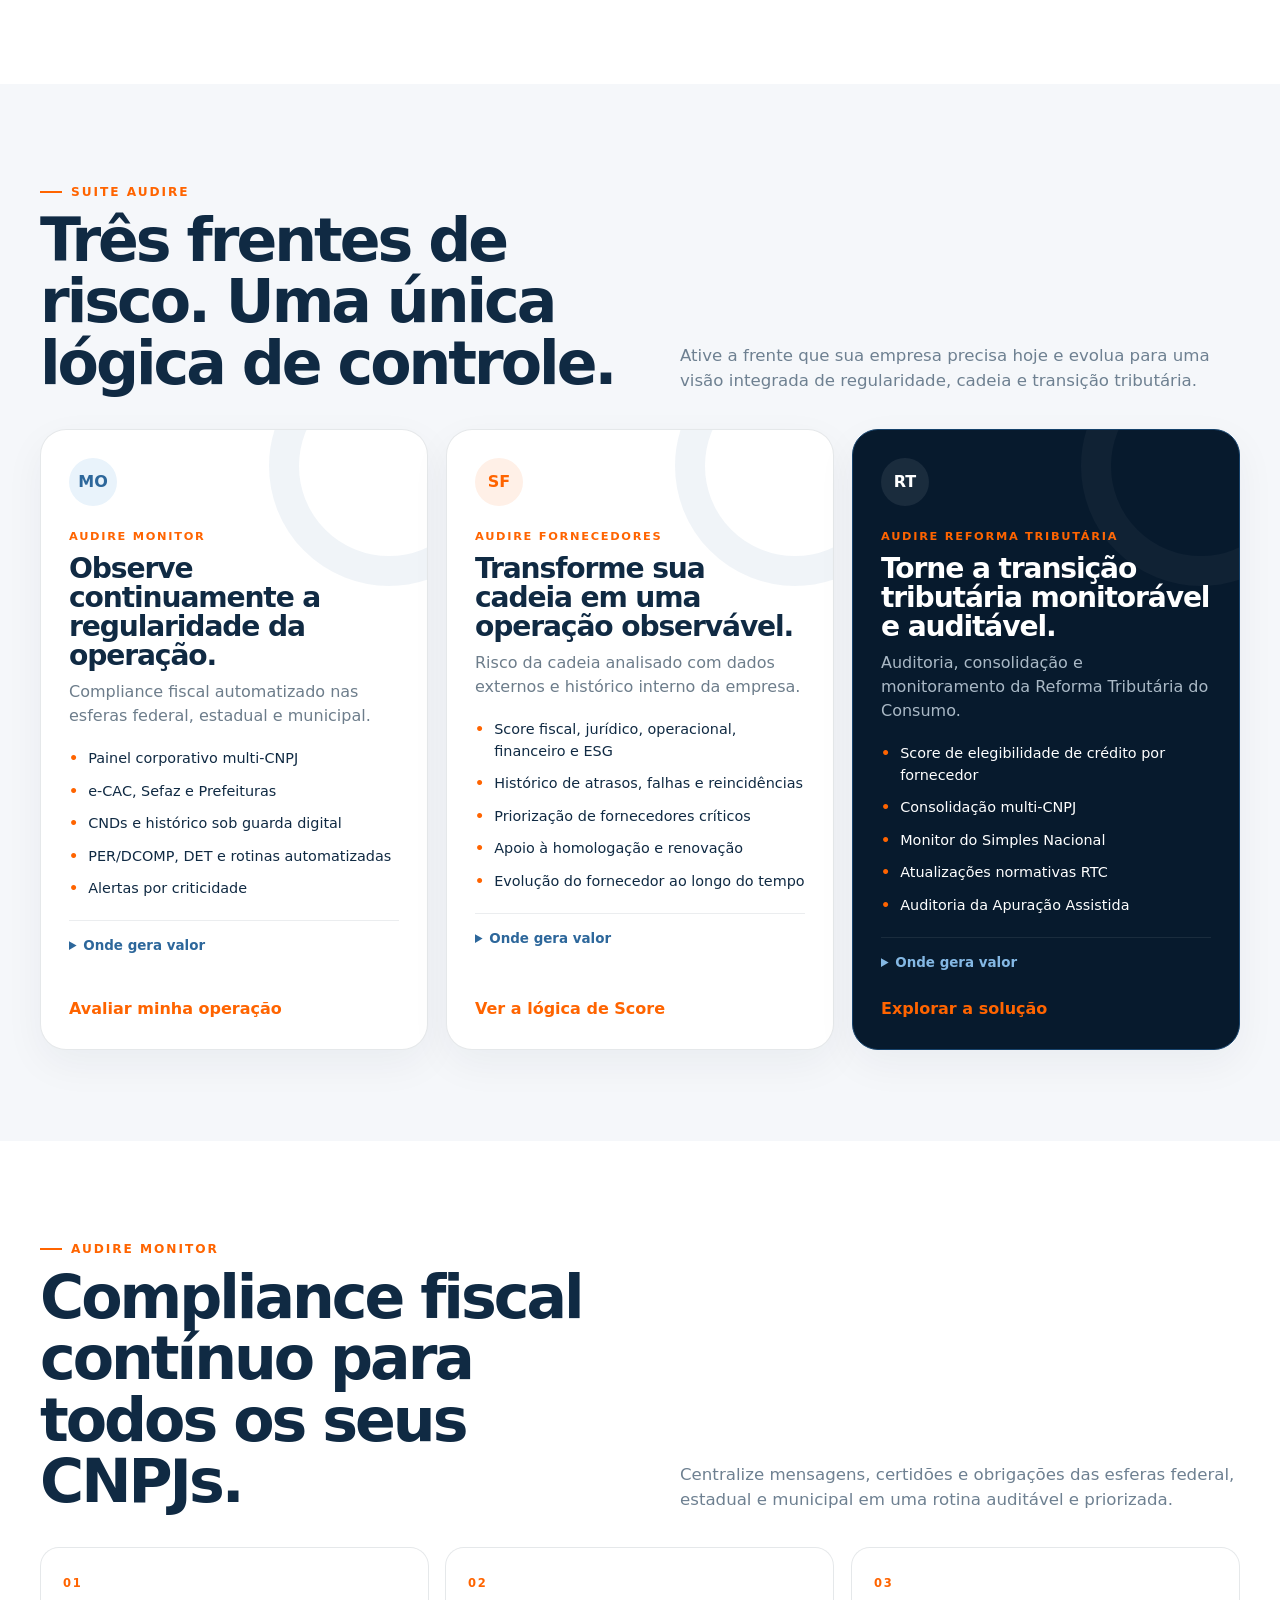
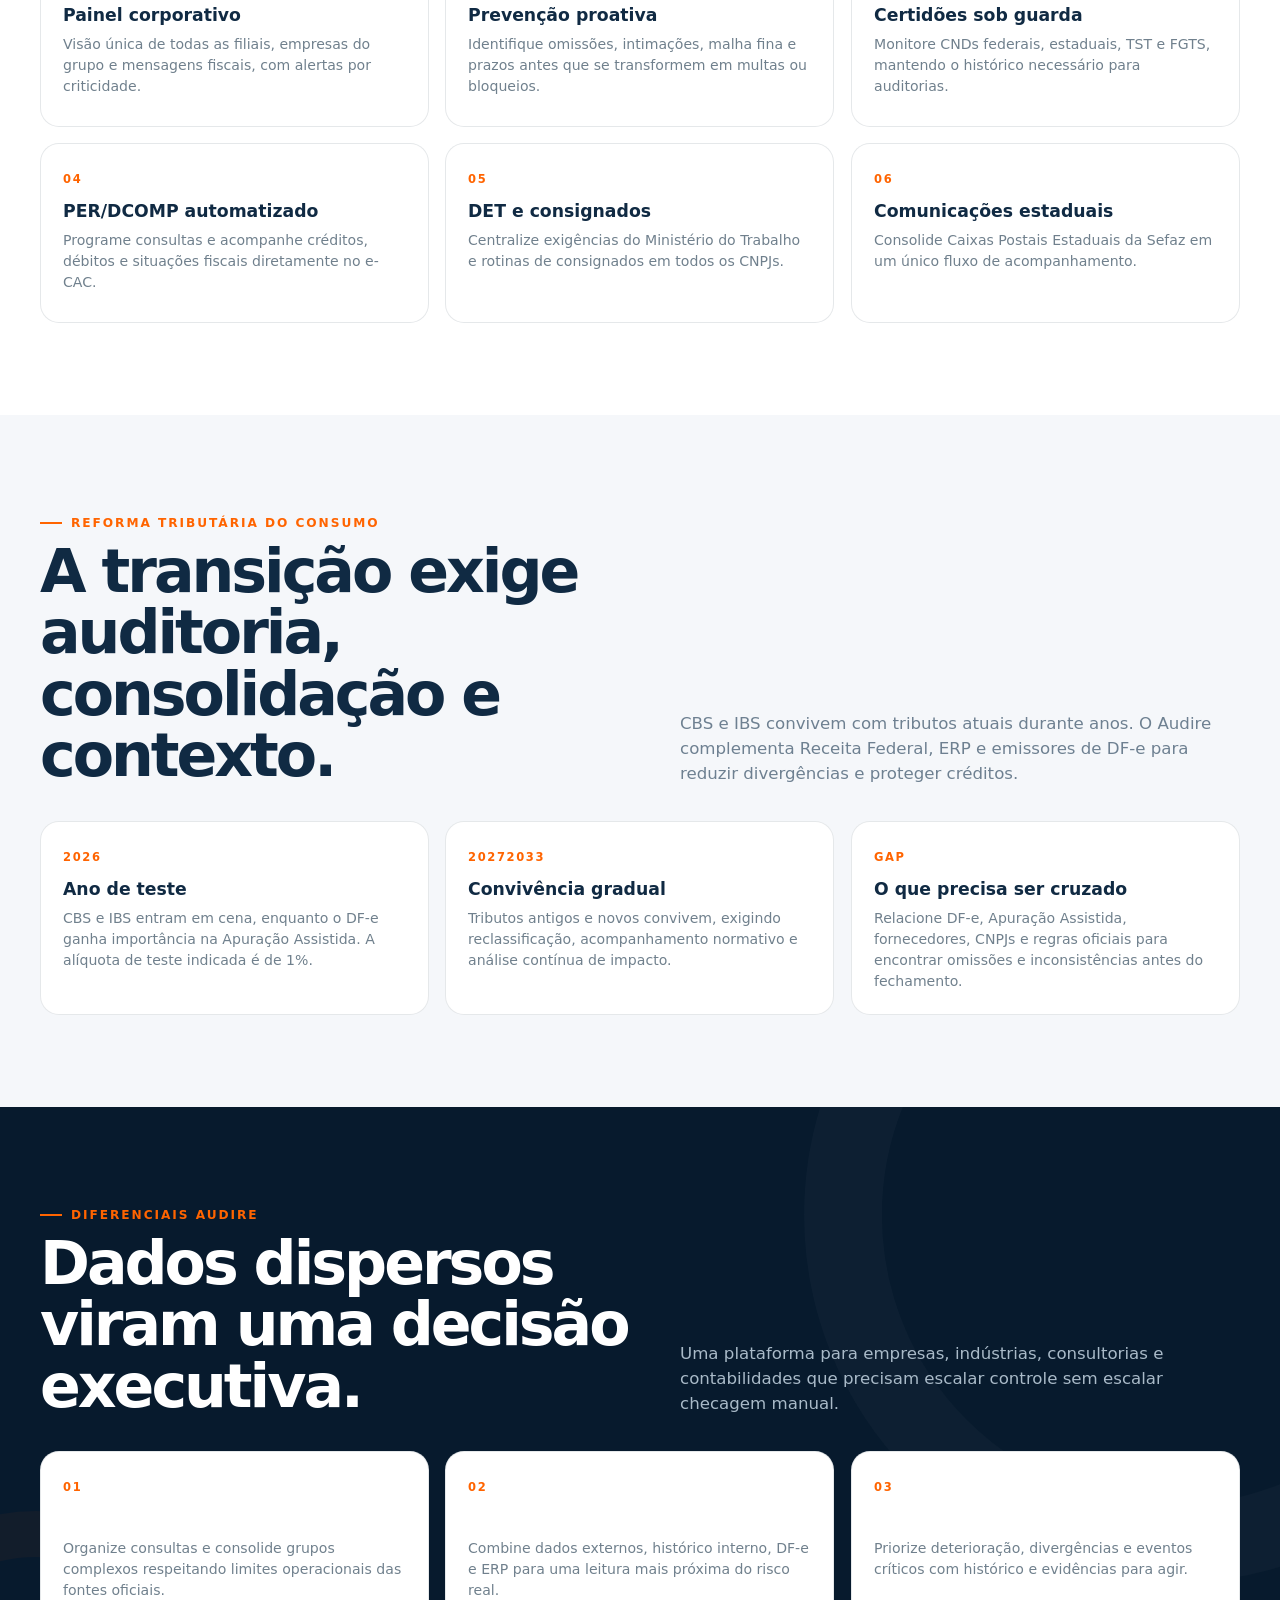
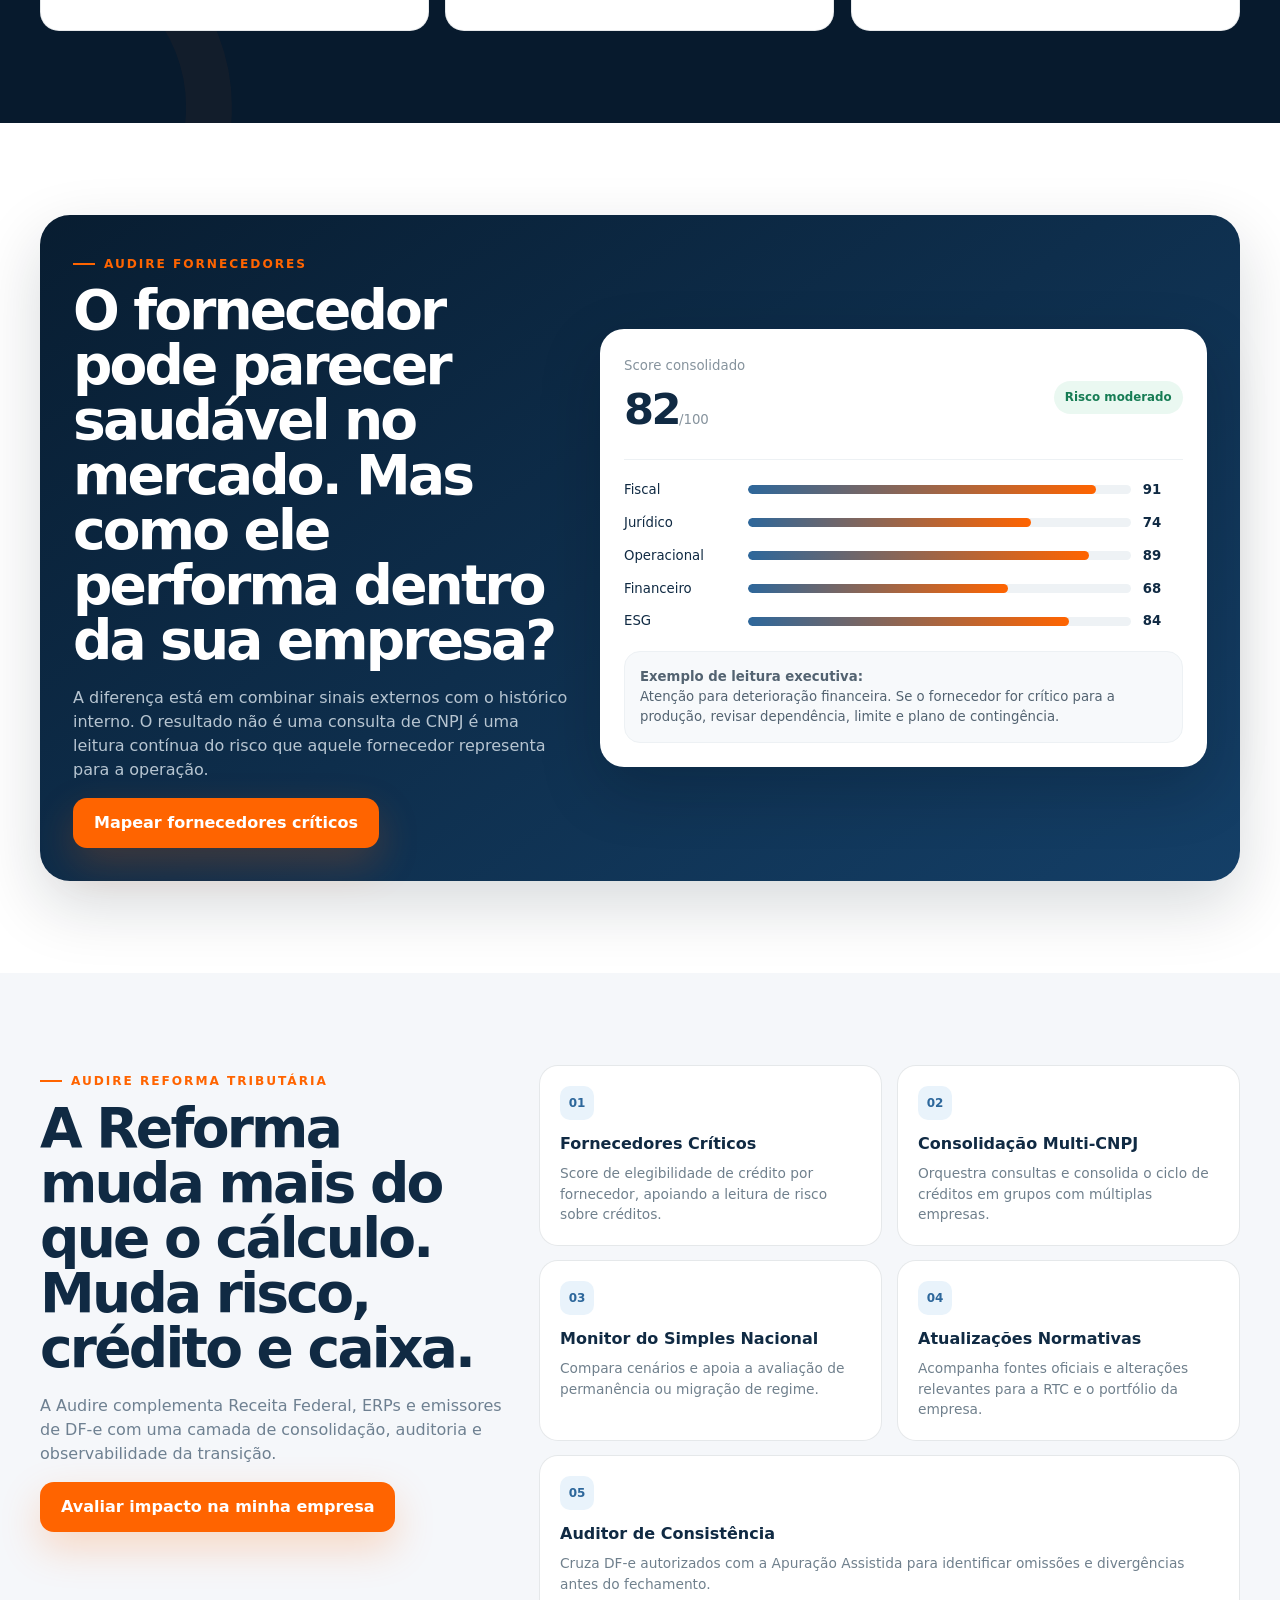
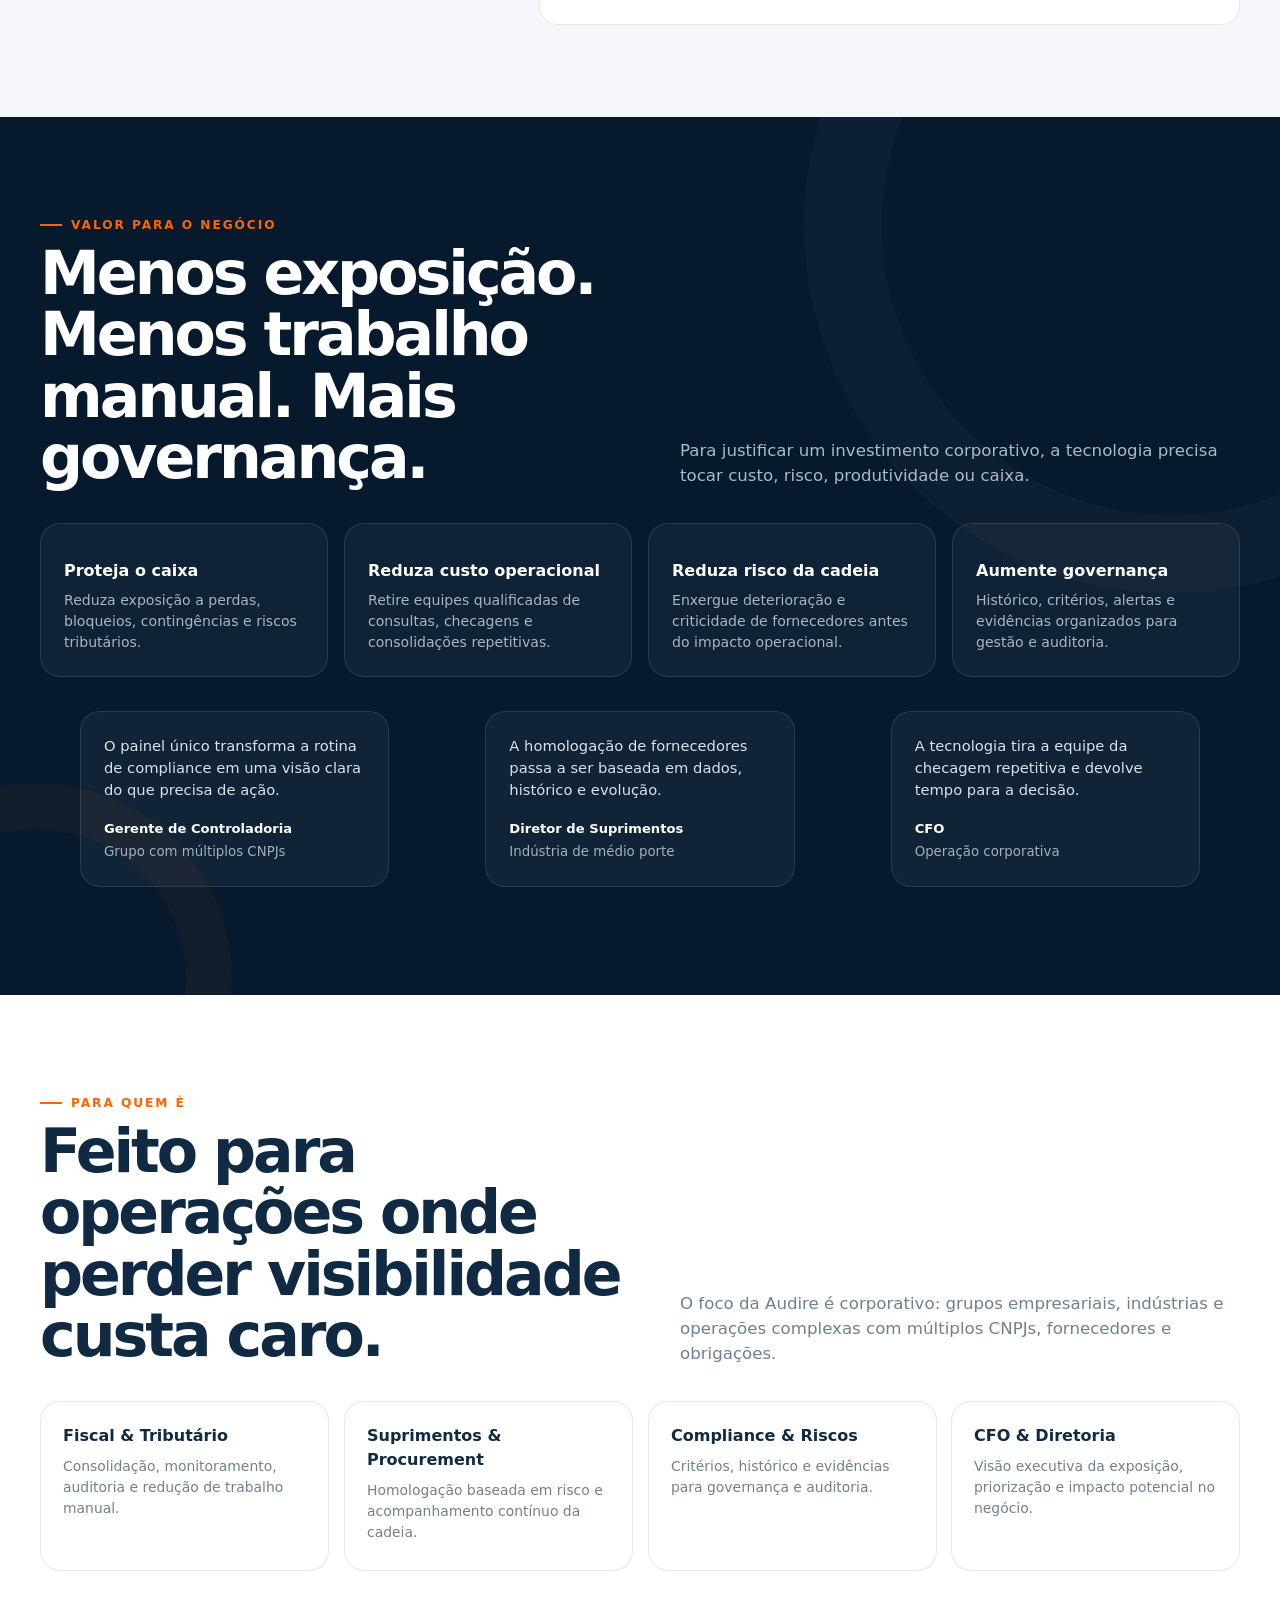
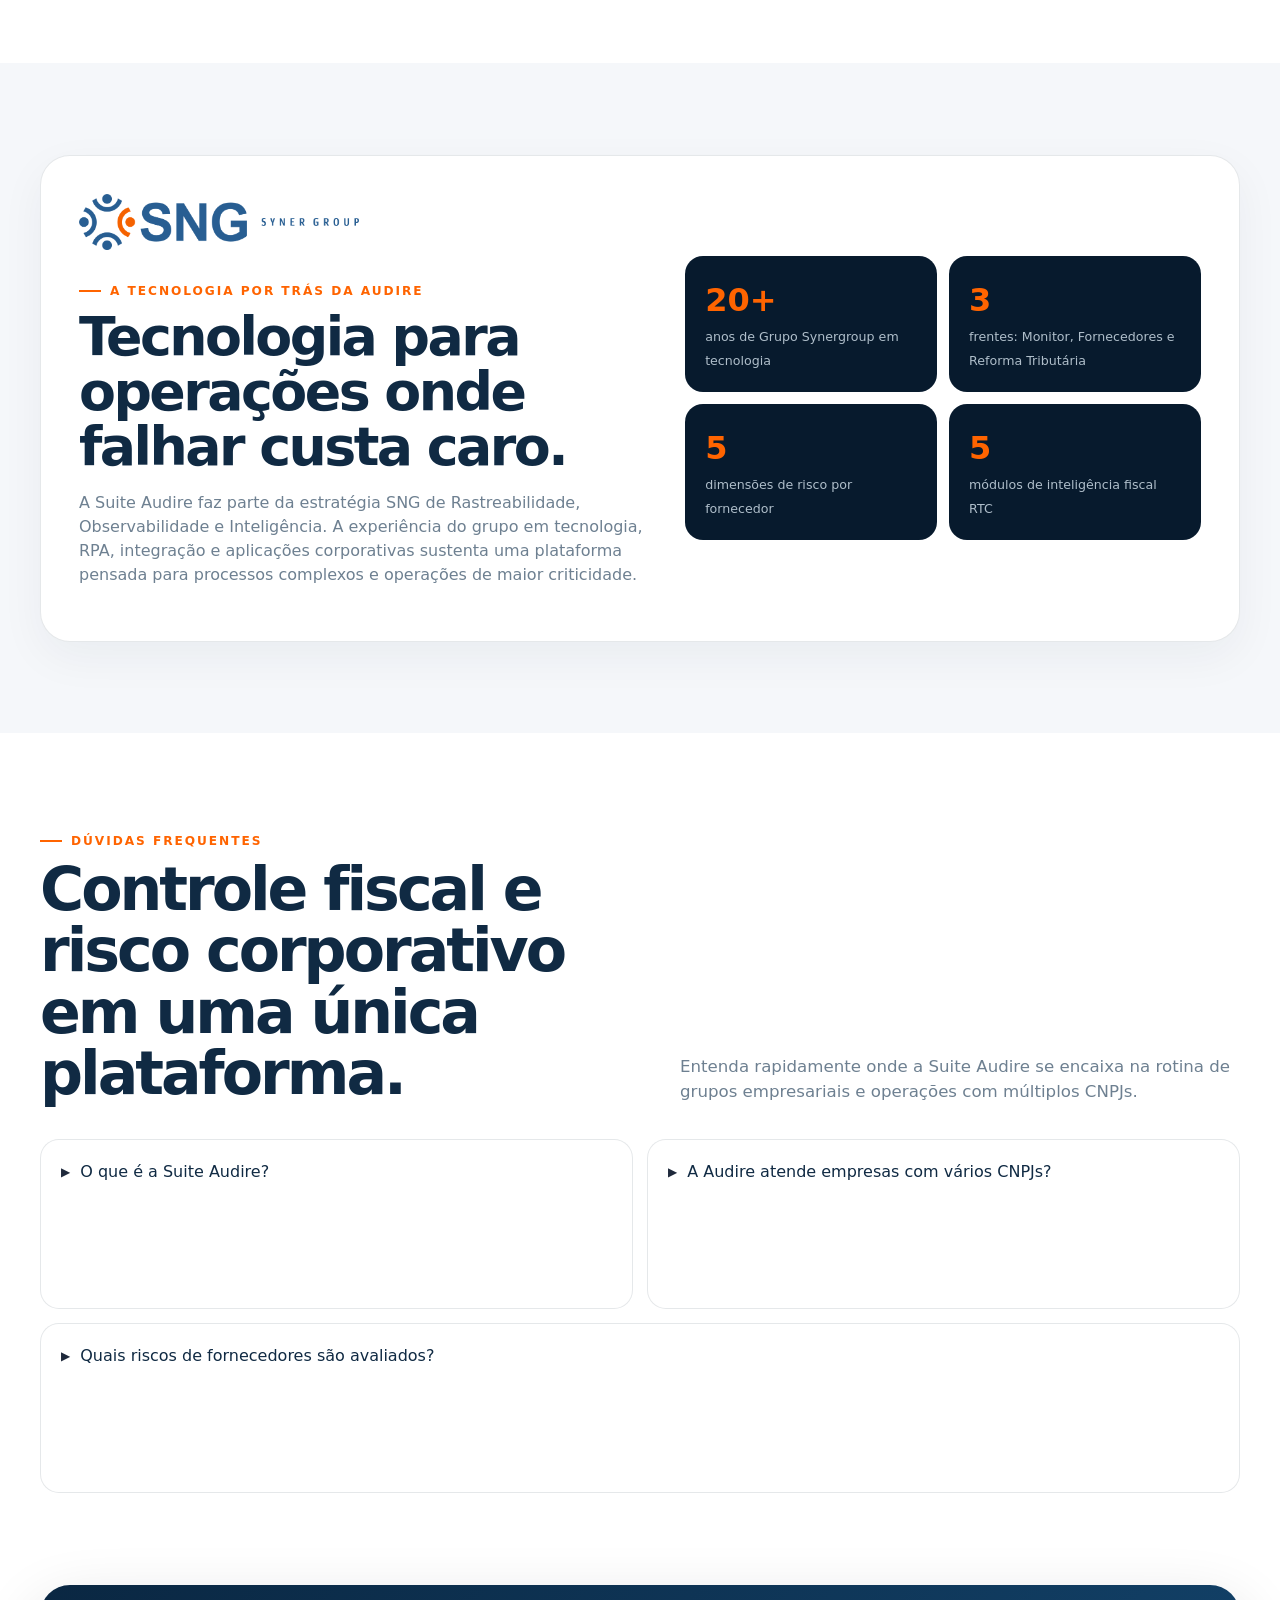
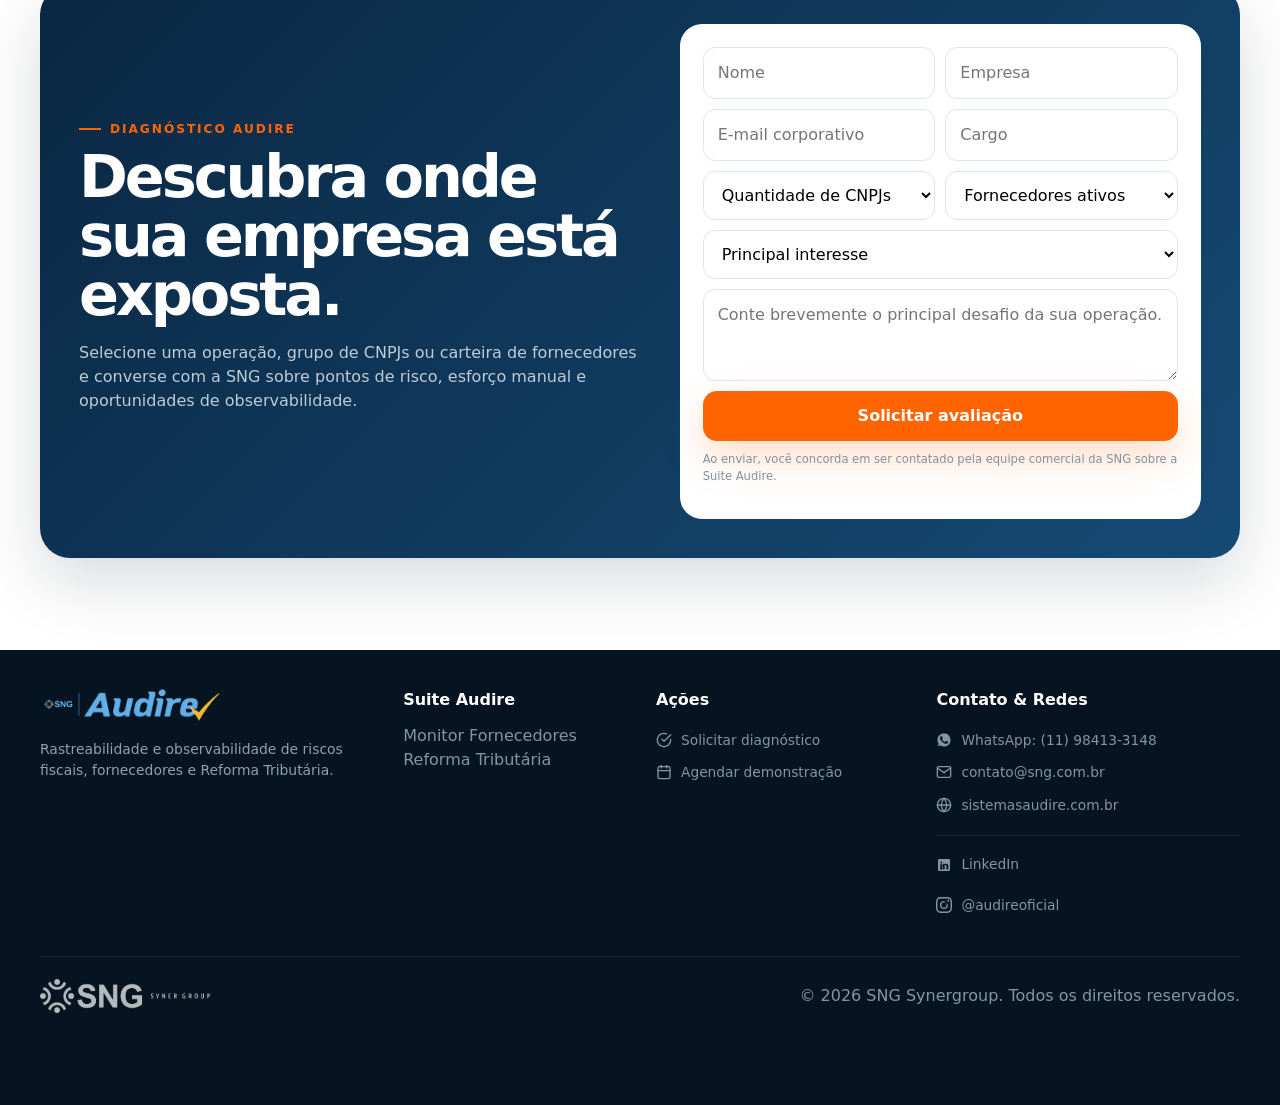
==== commit 5403be4b: "adicionando icon" ====
--- a/index.html
+++ b/index.html
@@ -50,6 +50,7 @@
   </script>
 
   <link rel="stylesheet" href="./css/index.css">
+  <link rel="shortcut icon" href="./favicon.ico">
 </head>
 
 <script>
